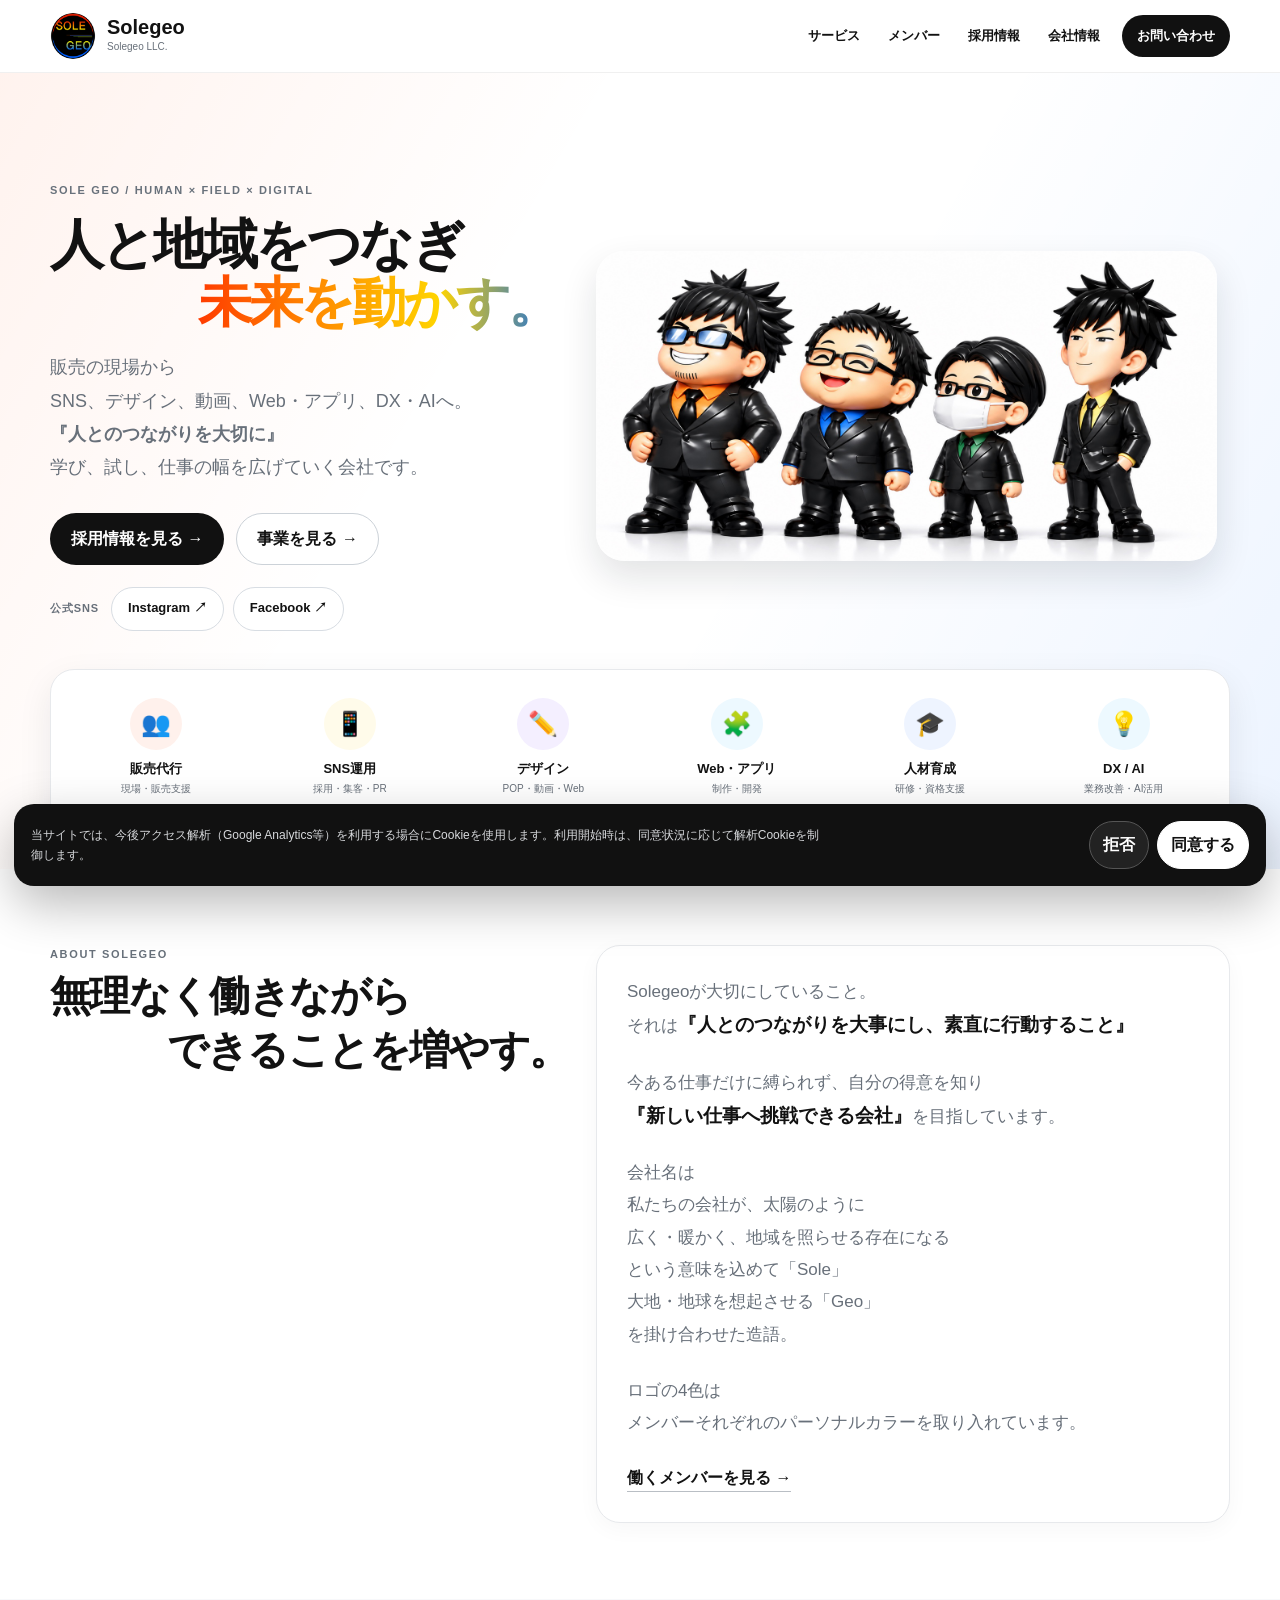
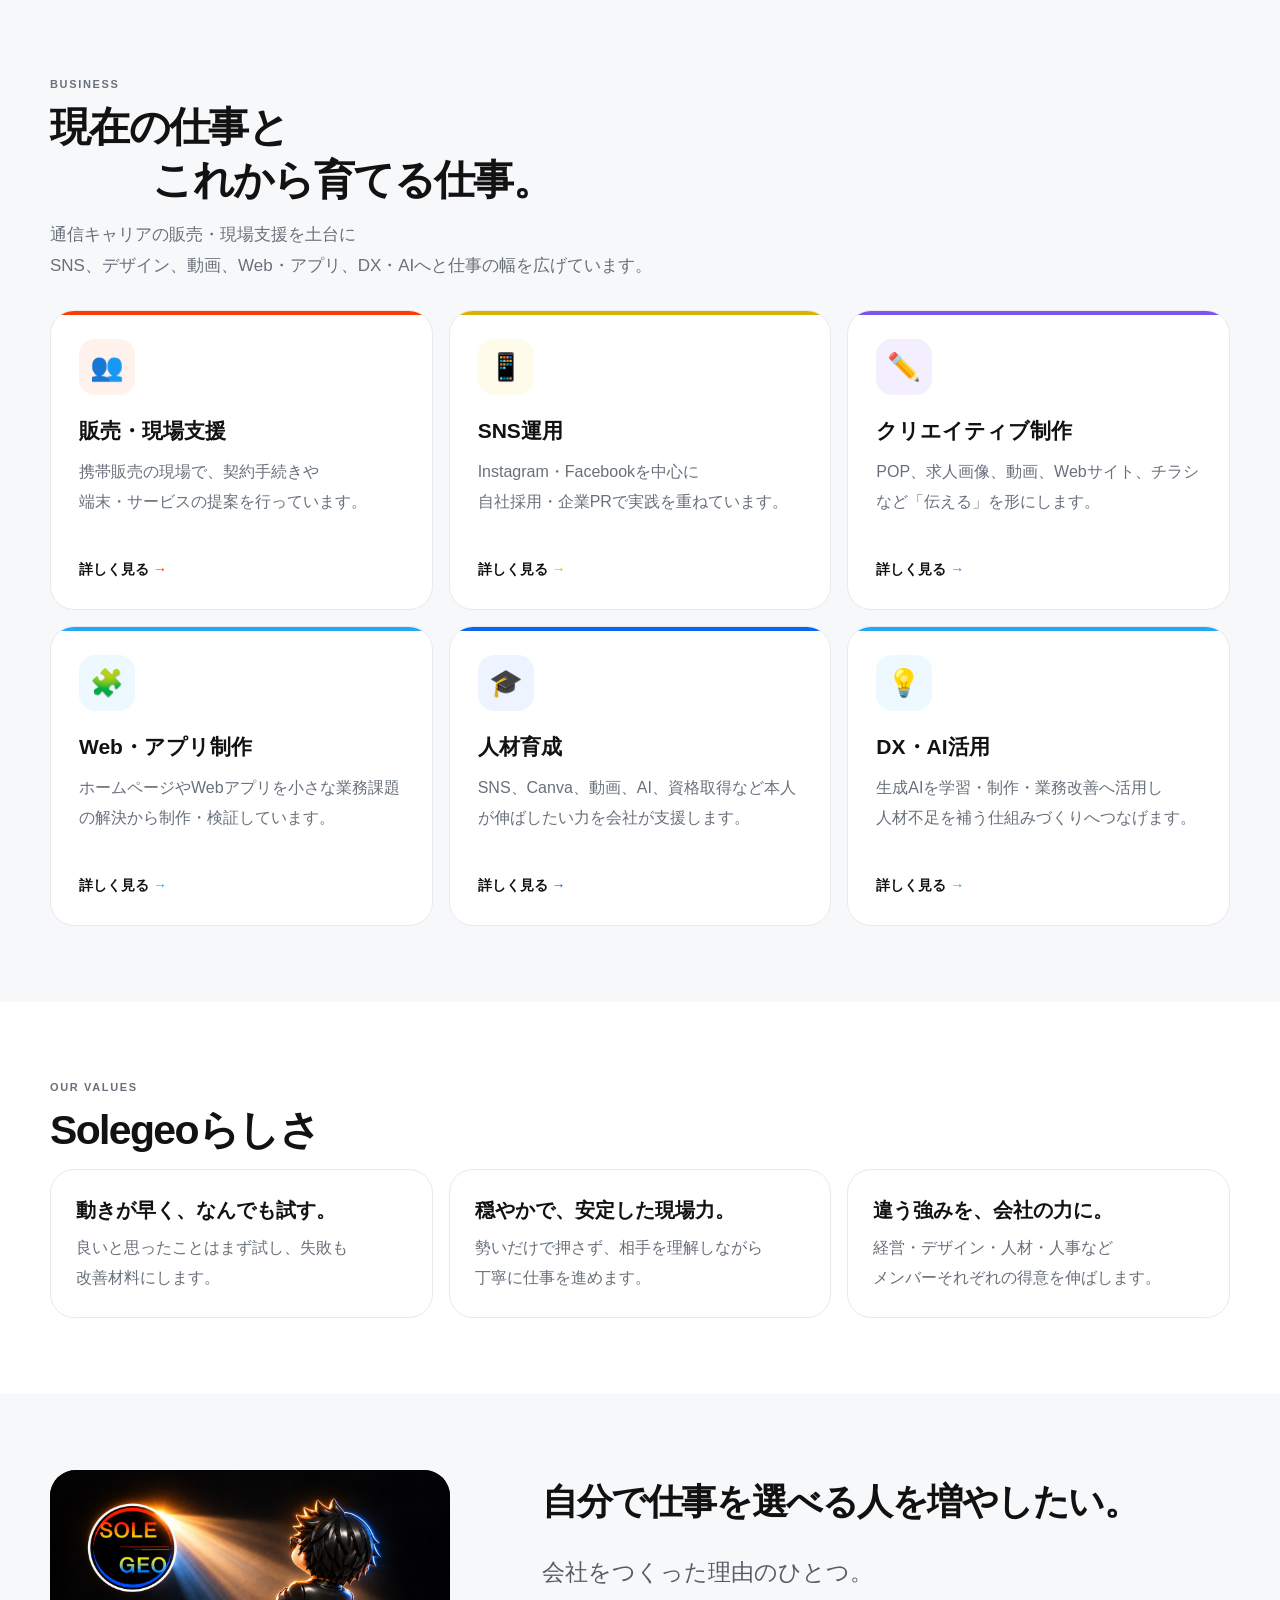
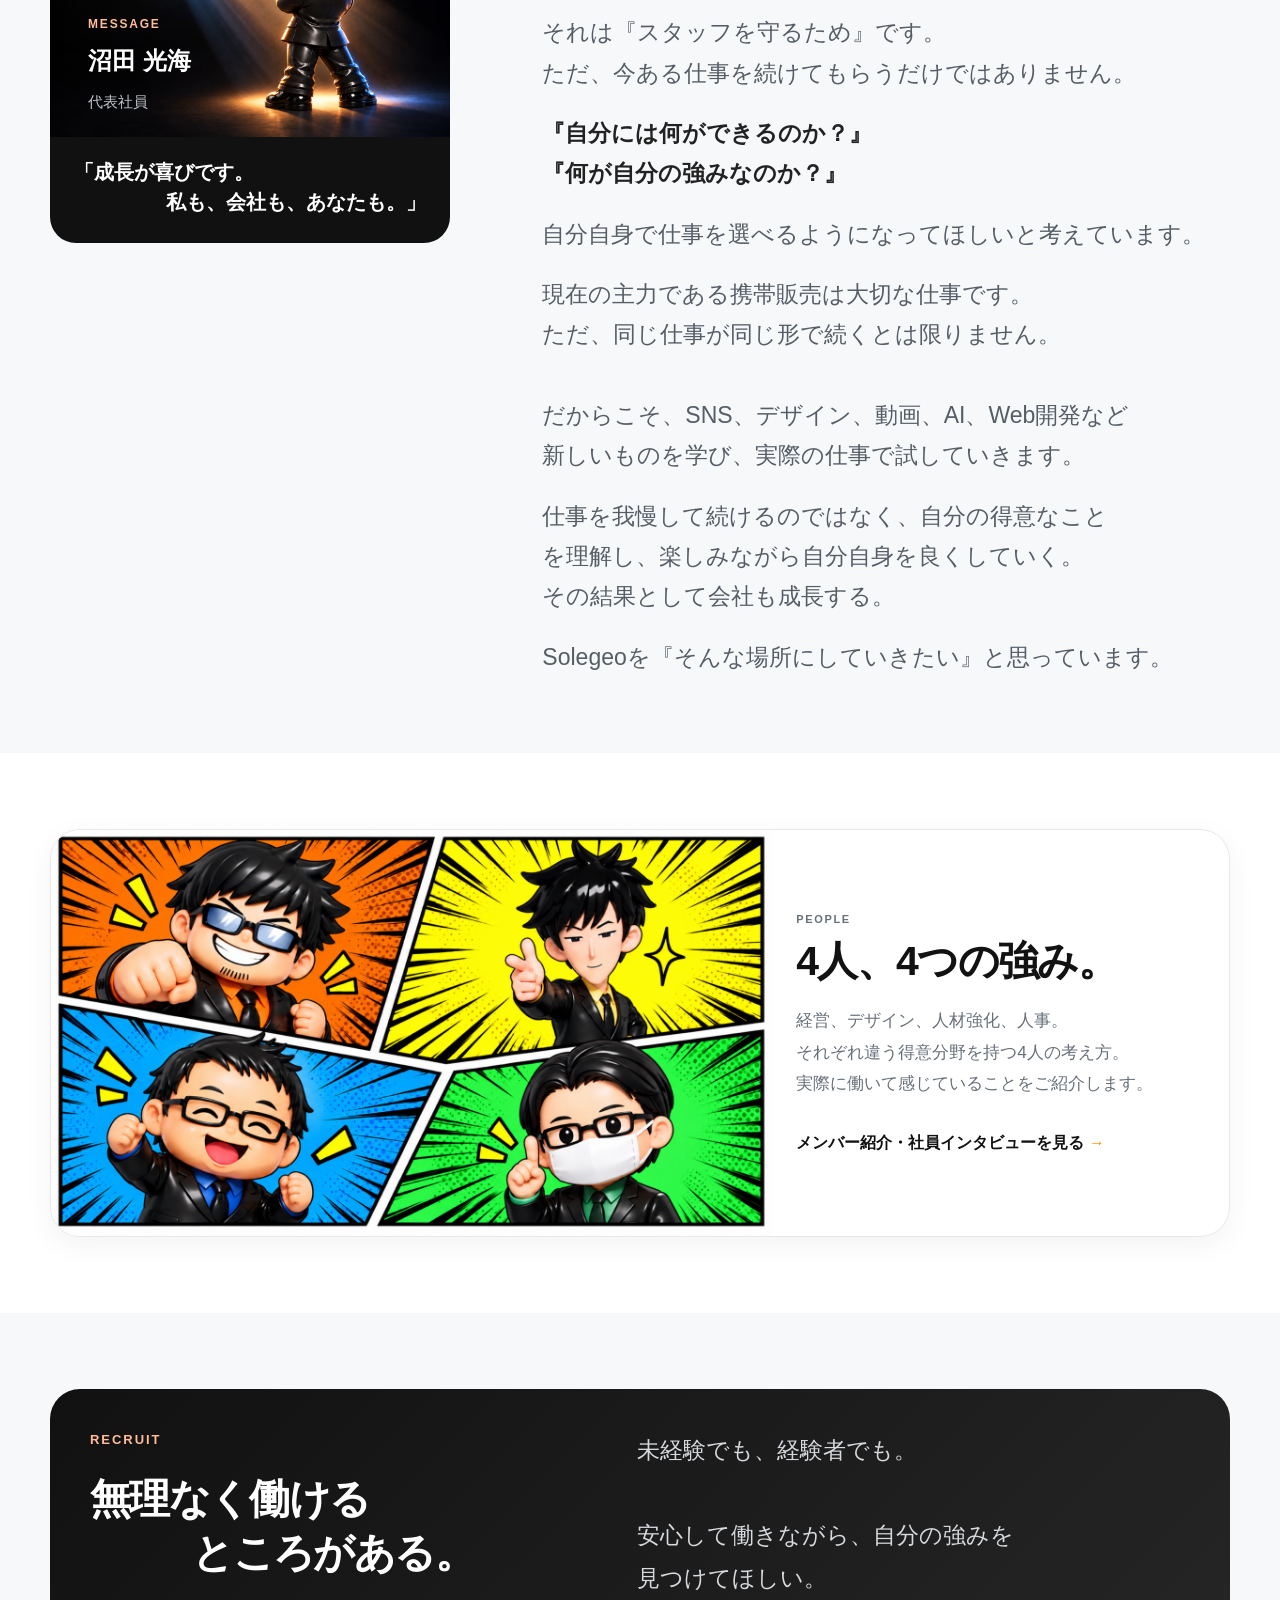
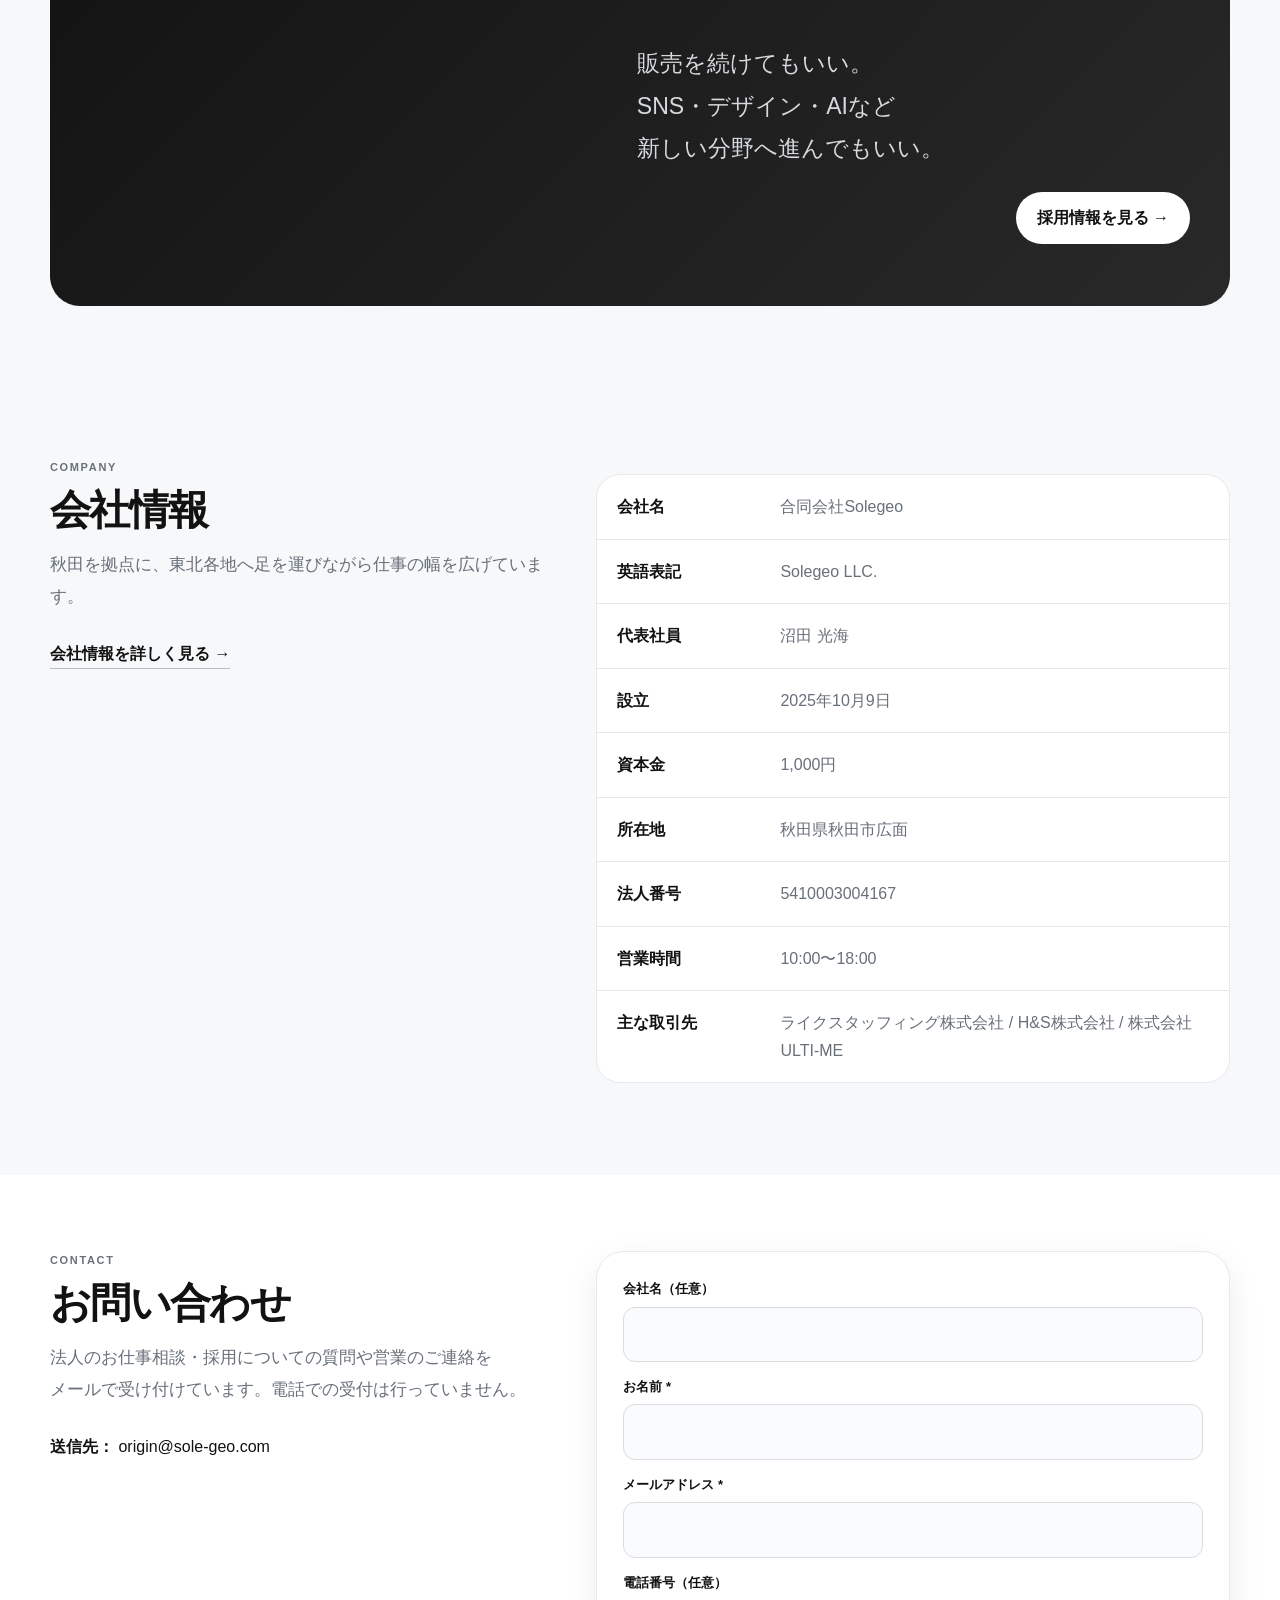
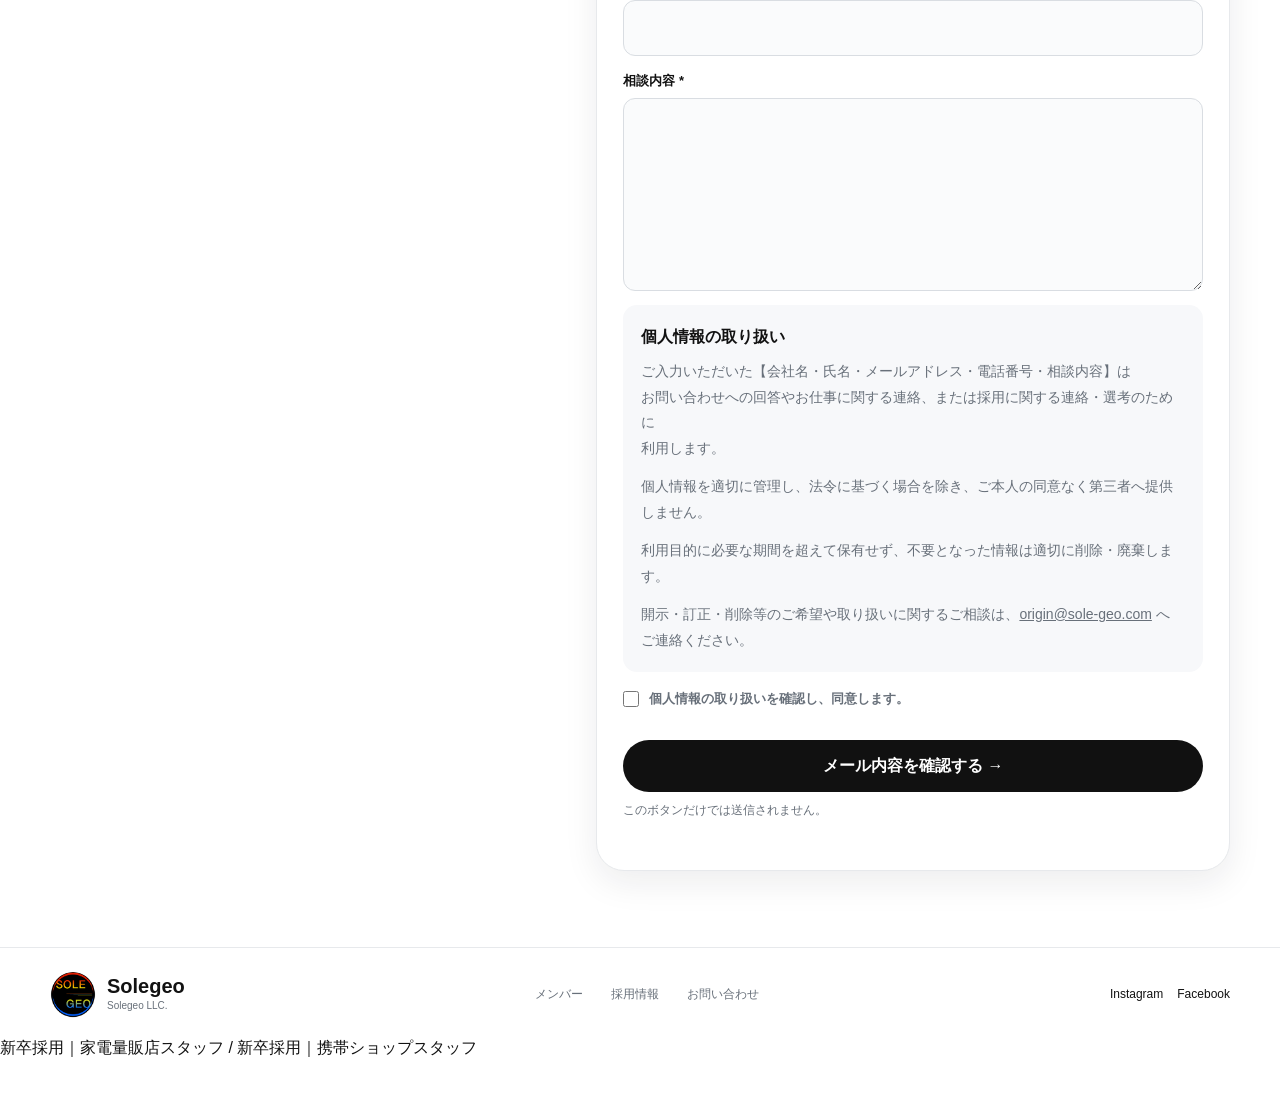
==== index.html @ 4fe9ab47 "Correct company details and foundingDate structured data" ====
<!doctype html>
<html lang="ja">
<head>
<meta charset="utf-8">
<meta name="viewport" content="width=device-width,initial-scale=1,viewport-fit=cover">
<meta name="description" content="合同会社Solegeo（秋田県秋田市）。通信キャリア販売・販売支援を軸に、SNS、デザイン、動画、Web・アプリ、DX・AIへ挑戦。秋田・宮城・青森を中心に販売スタッフを募集中です。">
<link rel="canonical" href="https://solegeo.github.io/">
<meta name="google-site-verification" content="JcPs-EfXZajlIZPSxUKUY_vDeaK8_y3zdBFWQ_54pqE">
<meta name="google-site-verification" content="pSuTYg5aX4MuZJPYVKwUyVvK_EcL3qvpvLF3minKgTw">
<meta name="theme-color" content="#ffffff">
<title>合同会社Solegeo | 人と地域をつなぎ 未来を動かす。</title>
<link rel="stylesheet" href="assets/site.css?v=20261018-mobile-landscape-web-v1">
<script type="application/ld+json">{"@context":"https://schema.org","@type":"Organization","name":"合同会社Solegeo","alternateName":["Solegeo LLC.","ソレジオ","合同会社ソレジオ"],"url":"https://solegeo.github.io/","email":"origin@sole-geo.com","foundingDate":"2025-10-09","identifier":"5410003004167","address":{"@type":"PostalAddress","addressRegion":"秋田県","addressLocality":"秋田市広面","addressCountry":"JP"},"founder":{"@type":"Person","name":"沼田 光海"}}</script>
<meta name="msvalidate.01" content="2DDCBB3F150A2EEF73773522B13C06A9">
</head>
<body>
<header><div class="container nav">
<button class="brand" data-home><img src="assets/img/logo.png" alt="Solegeo"><div><strong>Solegeo</strong><small>Solegeo LLC.</small></div></button>
<nav class="links"><button data-page="sales">サービス</button><button data-page="people">メンバー</button><button data-page="recruit">採用情報</button><button data-page="company">会社情報</button><button class="contact" data-home-anchor="contact">お問い合わせ</button></nav>
<button class="mobile-menu" id="menu" aria-label="メニュー"><i></i><i></i><i></i></button>
</div></header>
<div class="mobile-panel" id="mobilePanel"><button data-home>トップ</button><button data-page="sales">サービス</button><button data-page="people">メンバー</button><button data-page="recruit">採用情報</button><button data-page="company">会社情報</button><button data-home-anchor="contact">お問い合わせ</button><div class="mobile-social"><a href="https://www.instagram.com/solegeo.corp/" target="_blank" rel="noopener noreferrer">Instagram ↗</a><a href="https://www.facebook.com/949112364962878" target="_blank" rel="noopener noreferrer">Facebook ↗</a></div></div>

<div class="view active" id="homeView"><main>
<section class="hero"><div class="container hero-grid">
<div><div class="eyebrow">SOLE GEO / HUMAN × FIELD × DIGITAL</div><h1><span class="hero-title-line">人と地域をつなぎ</span><span class="hero-title-line hero-title-next"><span class="gradient">未来を動かす。</span></span></h1><p class="lead"><span class="lead-line">販売の現場から</span><span class="lead-line">SNS、デザイン、動画、<span class="no-break">Web・アプリ</span>、<span class="no-break">DX・AI</span>へ。</span><span class="lead-line"><strong>『人とのつながりを大切に』</strong></span><span class="lead-line">学び、試し、仕事の幅を広げていく会社です。</span></p><div class="actions"><button class="btn dark" data-page="recruit">採用情報を見る →</button><button class="btn outline" data-page="sales">事業を見る →</button></div><div class="social-shortcuts" aria-label="公式SNS"><span>公式SNS</span><a href="https://www.instagram.com/solegeo.corp/" target="_blank" rel="noopener noreferrer">Instagram ↗</a><a href="https://www.facebook.com/949112364962878" target="_blank" rel="noopener noreferrer">Facebook ↗</a></div></div>
<div class="hero-visual"><img src="assets/img/team.jpg" class="hero-team" alt="Solegeoのメンバー4名のキャラクター"></div>
</div>
<div class="container quick"><div class="quick-grid">
<button class="quick-card" data-page="sales" style="--tint:#fff1ec"><span class="quick-icon">👥</span><b>販売代行</b><small>現場・販売支援</small></button>
<button class="quick-card" data-page="sns" style="--tint:#fffbea"><span class="quick-icon">📱</span><b>SNS運用</b><small>採用・集客・PR</small></button>
<button class="quick-card" data-page="creative" style="--tint:#f4efff"><span class="quick-icon">✏️</span><b>デザイン</b><small>POP・動画・Web</small></button>
<button class="quick-card" data-page="app" style="--tint:#edf9ff"><span class="quick-icon">🧩</span><b>Web・アプリ</b><small>制作・開発</small></button>
<button class="quick-card" data-page="training" style="--tint:#eef4ff"><span class="quick-icon">🎓</span><b>人材育成</b><small>研修・資格支援</small></button>
<button class="quick-card" data-page="dx" style="--tint:#edf9ff"><span class="quick-icon">💡</span><b>DX / AI</b><small>業務改善・AI活用</small></button>
</div></div></section>

<section class="section"><div class="container split"><div><div class="kicker">ABOUT SOLEGEO</div><h2 class="about-heading"><span class="about-heading-line">無理なく働きながら</span><span class="about-heading-line about-heading-line--indent">できることを増やす。</span></h2></div><div class="card about-copy"><div class="home-about-desktop"><p>Solegeoが大切にしていること。<br>それは<strong class="about-value">『人とのつながりを大事にし、素直に行動すること』</strong></p><p>今ある仕事だけに縛られず、自分の得意を知り<br><strong class="about-challenge">『新しい仕事へ挑戦できる会社』</strong>を目指しています。</p><p>会社名は<br>私たちの会社が、太陽のように<br>広く・暖かく、地域を照らせる存在になる<br>という意味を込めて「Sole」<br>大地・地球を想起させる「Geo」<br>を掛け合わせた造語。</p><p>ロゴの4色は<br>メンバーそれぞれのパーソナルカラーを取り入れています。</p></div><div class="home-about-mobile"><p>Solegeoが大切にしていること。<br>それは<br><strong class="about-value">『人とのつながりを大事にし、素直に行動すること』</strong></p><p>今ある仕事だけに縛られず、自分の得意を知り<br><strong class="about-challenge">『新しい仕事へ挑戦できる会社』</strong>を目指しています。</p><p>会社名は<br>私たちの会社が、太陽のように<br>広く・暖かく、地域を照らせる存在になる<br>という意味を込めて「Sole」<br>大地・地球を想起させる「Geo」<br>を掛け合わせた<span class="no-break">造語。</span></p><p>ロゴの4色は<br>メンバーそれぞれのパーソナルカラーを取り入れています。</p></div><button class="link-btn" data-page="people">働くメンバーを見る →</button></div></div></section>

<section class="section alt"><div class="container"><div class="kicker">BUSINESS</div><h2 class="business-heading"><span class="business-heading-line">現在の仕事と</span><span class="business-heading-line business-heading-line--indent">これから育てる仕事。</span></h2><p class="section-intro">通信キャリアの販売・現場支援を土台に<br>SNS、デザイン、動画、<span class="no-break">Web・アプリ</span>、<span class="no-break">DX・AI</span>へと仕事の幅を広げています。</p><div class="service-grid">
<button class="service-card" data-page="sales" style="--accent:#ff3b00;--tint:#fff1ec"><div class="service-icon">👥</div><h3>販売・現場支援</h3><p>携帯販売の現場で、契約手続きや<span class="no-break">端末・サービス</span>の提案を行っています。</p><div class="more">詳しく見る <span>→</span></div></button>
<button class="service-card" data-page="sns" style="--accent:#d7b300;--tint:#fffbea"><div class="service-icon">📱</div><h3>SNS運用</h3><p>Instagram・Facebookを中心に<br>自社採用・企業PRで実践を重ねています。</p><div class="more">詳しく見る <span>→</span></div></button>
<button class="service-card" data-page="creative" style="--accent:#7b55ef;--tint:#f4efff"><div class="service-icon">✏️</div><h3>クリエイティブ制作</h3><p><span class="home-creative-desktop">POP、求人画像、動画、Webサイト、チラシ<br>など「伝える」を形にします。</span><span class="home-creative-mobile">POP、求人画像、動画、Webサイト、チラシなど<br>「伝える」を形にします。</span></p><div class="more">詳しく見る <span>→</span></div></button>
<button class="service-card" data-page="app" style="--accent:#23a8f5;--tint:#edf9ff"><div class="service-icon">🧩</div><h3>Web・アプリ制作</h3><p>ホームページやWebアプリを<br>小さな業務課題の解決から制作・検証しています。</p><div class="more">詳しく見る <span>→</span></div></button>
<button class="service-card" data-page="training" style="--accent:#0867ee;--tint:#eef4ff"><div class="service-icon">🎓</div><h3>人材育成</h3><p>SNS、Canva、動画、AI、資格取得など<br>本人が伸ばしたい力を会社が支援します。</p><div class="more">詳しく見る <span>→</span></div></button>
<button class="service-card" data-page="dx" style="--accent:#23a8f5;--tint:#edf9ff"><div class="service-icon">💡</div><h3>DX・AI活用</h3><p>生成AIを学習・制作・業務改善へ活用し<br>人材不足を補う仕組みづくりへつなげます。</p><div class="more">詳しく見る <span>→</span></div></button>
</div></div></section>

<section class="section"><div class="container"><div class="kicker">OUR VALUES</div><h2>Solegeoらしさ</h2><div class="values"><article class="value"><b>動きが早く、なんでも試す。</b><p><span class="home-value-desktop">良いと思ったことはまず試し、失敗も<br>改善材料にします。</span><span class="home-value-mobile">良いと思ったことはまず試し、失敗も<br>改善材料にします。</span></p></article><article class="value"><b>穏やかで、安定した現場力。</b><p><span class="home-value-calm-desktop">勢いだけで押さず、相手を理解しながら<br>丁寧に仕事を進めます。</span><span class="home-value-calm-mobile">勢いだけで押さず、相手を理解しながら丁寧に仕事を進めます。</span></p></article><article class="value"><b>違う強みを、会社の力に。</b><p>経営・デザイン・人材・人事など<br>メンバーそれぞれの得意を伸ばします。</p></article></div></div></section>

<section class="section alt"><div class="container message-grid"><div class="message-side message-side--illustrated"><div class="message-art"><img src="assets/img/message-spotlight.svg" alt="Solegeoのロゴから光を受ける沼田の後ろ姿のイラスト" loading="lazy" width="1200" height="800"><div class="message-art-labels"><div class="kicker">MESSAGE</div><h3>沼田 光海</h3><small>代表社員</small></div></div><p class="quote"><span class="quote-line">「成長が喜びです。</span><span class="quote-line quote-line--right">私も、会社も、あなたも。」</span></p></div><div class="message-main"><h2><span style="display:block;text-align:left">自分で仕事を選べる</span><span style="display:block;text-align:right">人を増やしたい。</span></h2><p>会社をつくった理由のひとつ。</p><p>それは『スタッフを守るため』です。<br><span class="message-keep-line">ただ、今ある仕事を続けてもらうだけではありません。</span></p><p>『自分には何ができるのか？』<br>『何が自分の強みなのか？』</p><p>自分自身で仕事を選べるようになってほしいと考えています。</p><p>現在の主力である携帯販売は大切な仕事です。<br>ただ、同じ仕事が同じ形で続くとは限りません。<br><br>だからこそ、SNS、デザイン、動画、AI、Web開発など<br>新しいものを学び、実際の仕事で試していきます。</p><p>仕事を我慢して続けるのではなく、自分の得意なことを<br>理解し、楽しみながら自分自身を良くしていく。<br>その結果として会社も成長する。</p><p>Solegeoを<br>『そんな場所にしていきたい』と思っています。</p></div></div></section>

<section class="section"><div class="container"><div class="kicker">PEOPLE</div><h2>4人、4つの強み。</h2><p class="section-intro">同じタイプを集めるのではなく、違う得意分野を持つ人が刺激し合うチームを目指しています。</p><div class="people-grid">
<article class="person" style="--accent:#ff8c00"><div class="person-visual"><img src="assets/img/numata-strength.jpg" alt="沼田のキャラクター"></div><div class="person-body"><span class="person-role">REPRESENTATIVE / MANAGEMENT</span><h3>沼田</h3><p>代表・経営。相手のことを理解しながら、会社と働く人の選択肢を増やしていく。</p><button data-page="people">詳しく見る →</button></div></article>
<article class="person" style="--accent:#46b95f"><div class="person-visual"><img src="assets/img/kawamata-strength.jpg" alt="川俣のキャラクター"></div><div class="person-body"><span class="person-role">DESIGN</span><h3>川俣</h3><p>デザイン制作部門。良し悪しを見極める判断力と、初対面でも親しまれやすい人柄。</p><button data-page="people">インタビューを見る →</button></div></article>
<article class="person" style="--accent:#0867ee"><div class="person-visual"><img src="assets/img/taira-strength.jpg" alt="平良のキャラクター"></div><div class="person-body"><span class="person-role">PEOPLE DEVELOPMENT</span><h3>平良</h3><p>人材強化部門。行動の速さと、必要なことをコツコツ積み上げる力が強み。</p><button data-page="people">インタビューを見る →</button></div></article>
<article class="person" style="--accent:#d7b300"><div class="person-visual"><img src="assets/img/kobayashi-strength.jpg" alt="小林のキャラクター"></div><div class="person-body"><span class="person-role">HR</span><h3>小林</h3><p>人事部。興味を持った分野には勉強熱心で、人のために動けるやさしさがある。</p><button data-page="people">インタビューを見る →</button></div></article>
</div></div></section>

<section class="section alt"><div class="container recruit-callout"><div><div class="kicker" style="color:#ffbc96">RECRUIT</div><h2><span style="display:block;text-align:left">無理なく働ける</span><span style="display:block;text-align:right">ところがある。</span></h2><p>未経験でも、経験者でも。<br><br>安心して働きながら、自分の強みを<br>見つけてほしい。<br><br>販売を続けてもいい。<br>SNS・デザイン・AIなど<br>新しい分野へ進んでもいい。</p></div><div><button class="btn" data-page="recruit">採用情報を見る →</button></div></div></section>



<section class="section alt"><div class="container split"><div><div class="kicker">COMPANY</div><h2>会社情報</h2><p class="section-intro">秋田を拠点に、東北各地へ足を運びながら仕事の幅を広げています。</p><button class="link-btn" data-page="company">会社情報を詳しく見る →</button></div><dl class="company-table">
<div class="row"><dt>会社名</dt><dd>合同会社Solegeo</dd></div><div class="row"><dt>英語表記</dt><dd>Solegeo LLC.</dd></div><div class="row"><dt>代表社員</dt><dd>沼田 光海</dd></div><div class="row"><dt>設立</dt><dd>2025年10月9日</dd></div><div class="row"><dt>資本金</dt><dd>1,000円</dd></div><div class="row"><dt>所在地</dt><dd>秋田県秋田市広面</dd></div><div class="row"><dt>法人番号</dt><dd>5410003004167</dd></div><div class="row"><dt>営業時間</dt><dd>10:00〜18:00</dd></div><div class="row"><dt>主な取引先</dt><dd>ライクスタッフィング株式会社 / H&amp;S株式会社 / 株式会社ULTI-ME</dd></div>
</dl></div></section>

<section class="section" id="contact"><div class="container split"><div><div class="kicker">CONTACT</div><h2>お問い合わせ</h2><p class="section-intro"><span class="home-contact-desktop">法人のお仕事相談・採用についての質問や営業のご連絡を<br>メールで受け付けています。電話での受付は行っていません。</span><span class="home-contact-mobile">法人のお仕事相談・採用についての質問や営業のご連絡をメールで受け付けています。電話での受付は行っていません。</span></p><p><strong>送信先：</strong> origin@sole-geo.com</p></div><form class="contact-box" id="mailForm">
<label><span>会社名（任意）</span><input id="fCompany" autocomplete="organization"></label><label><span>お名前 *</span><input id="fName" required autocomplete="name"></label><label><span>メールアドレス *</span><input id="fEmail" type="email" required autocomplete="email"></label><label><span>電話番号（任意）</span><input id="fPhone" autocomplete="tel"></label><label><span>相談内容 *</span><textarea id="fMessage" rows="6" required></textarea></label><div class="privacy-note"><h3>個人情報の取り扱い</h3><div class="home-privacy-desktop"><p>ご入力いただいた【会社名・氏名・メールアドレス・電話番号・相談内容】は<br>お問い合わせへの回答やお仕事に関する連絡、または採用に関する連絡・選考のために<br>利用します。</p><p>個人情報を適切に管理し、法令に基づく場合を除き、ご本人の同意なく第三者へ提供<br>しません。</p><p>利用目的に必要な期間を超えて保有せず、不要となった情報は適切に削除・廃棄します。</p><p>開示・訂正・削除等のご希望や取り扱いに関するご相談は、<a href="mailto:origin@sole-geo.com">origin@sole-geo.com</a> へ<br>ご連絡ください。</p></div><div class="home-privacy-mobile"><p>ご入力いただいた<br>【会社名・氏名・メールアドレス・電話番号・相談内容】<br>はお問い合わせへの回答やお仕事に関する連絡、または採用に関する連絡・選考のために利用します。</p><p>個人情報を適切に管理し、法令に基づく場合を除きご本人の同意なく第三者へ提供しません。</p><p>利用目的に必要な期間を超えて保有せず、不要となった情報は適切に削除・廃棄します。</p><p>開示・訂正・削除等のご希望や取り扱いに関するご相談は、<a href="mailto:origin@sole-geo.com">origin@sole-geo.com</a> へご連絡ください。</p></div></div><div class="form-check"><input type="checkbox" id="fConsent" required><label for="fConsent">個人情報の取り扱いを確認し、同意します。</label></div><button class="btn dark" type="submit" style="width:100%">メール内容を確認する →</button><p class="form-tip">このボタンだけでは送信されません。</p><p class="form-status" id="formStatus" role="status" aria-live="polite"></p><section class="mail-preview" id="mailPreview" hidden aria-label="送信メールの確認"><h3 tabindex="-1" id="mailPreviewTitle">メール内容の確認</h3><p class="small">宛先：origin@sole-geo.com</p><pre id="mailBody"></pre><div class="mail-preview-actions"><a class="btn dark" id="mailOpen" href="mailto:origin@sole-geo.com">メールアプリを開く ↗</a><button class="btn outline" type="button" id="copyMail">本文をコピー</button></div><p class="small">メールアプリが開かない、または本文が入りきらない場合は、本文をコピーして上記宛先に送信してください。送信完了はメールアプリでご確認ください。</p><p class="form-status" id="copyStatus" role="status"></p></section>
</form></div></section>
</main></div>

<div class="view" id="pageView"><section class="page-hero"><div class="container"><div class="breadcrumb"><button data-home>TOP</button> / <span id="crumb"></span></div><div class="page-kicker" id="pageKicker"></div><h1 class="page-title" id="pageTitle"></h1><p class="page-lead" id="pageLead"></p></div></section><section class="page-content"><div class="container" id="pageContent"></div></section></div>

<footer><div class="container foot"><button class="brand" data-home><img src="assets/img/logo.png" alt="Solegeo"><div><strong>Solegeo</strong><small>Solegeo LLC.</small></div></button><div class="foot-links"><button data-page="people">メンバー</button><button data-page="recruit">採用情報</button><button data-home-anchor="contact">お問い合わせ</button></div><div class="foot-social"><a href="https://www.instagram.com/solegeo.corp/" target="_blank" rel="noopener">Instagram</a><a href="https://www.facebook.com/949112364962878" target="_blank" rel="noopener">Facebook</a></div></div><p><a href="jobs/akita-newgrad-mobile-sales.html">新卒採用｜家電量販店スタッフ</a> / <a href="jobs/akita-newgrad-mobile-shop.html">新卒採用｜携帯ショップスタッフ</a></p></footer>

<div class="cookie" id="cookie"><p>当サイトでは、今後アクセス解析（Google Analytics等）を利用する場合にCookieを使用します。利用開始時は、同意状況に応じて解析Cookieを制御します。</p><div class="cookie-actions"><button id="cookieReject">拒否</button><button class="accept" id="cookieAccept">同意する</button></div></div>

<script src="assets/site.js?v=20261107-company-details"></script>
</body></html>
---- assets/site.css ----
:root{--ink:#121212;--muted:#68707a;--line:#e7e9ec;--soft:#f7f8fa;--red:#ff3b00;--orange:#ff8c00;--yellow:#ffd400;--blue:#0867ee;--green:#46b95f;--purple:#7b55ef;--cyan:#23a8f5;--shadow:0 12px 34px rgba(20,25,33,.08);--radius:24px}
*{box-sizing:border-box}html{scroll-behavior:smooth}body{margin:0;font-family:-apple-system,BlinkMacSystemFont,"Segoe UI","Noto Sans JP","Yu Gothic",sans-serif;color:var(--ink);background:#fff;line-height:1.72}img{max-width:100%;display:block}a{color:inherit;text-decoration:none}button,input,textarea{font:inherit}button{color:inherit}.container{width:min(1180px,calc(100% - 30px));margin:0 auto}
header{position:sticky;top:0;z-index:60;background:rgba(255,255,255,.94);backdrop-filter:blur(14px);border-bottom:1px solid rgba(0,0,0,.06)}.nav{height:72px;display:flex;align-items:center;justify-content:space-between;gap:16px}.brand{display:flex;align-items:center;gap:11px;border:0;background:none;padding:0;cursor:pointer}.brand img{width:46px;height:46px;border-radius:50%;object-fit:cover}.brand strong{display:block;font-size:20px;line-height:1.1;text-align:left}.brand small{display:block;font-size:10px;color:var(--muted);text-align:left}.links{display:flex;gap:16px;align-items:center;font-size:13px;font-weight:750}.links button{border:0;background:none;cursor:pointer;font-weight:inherit}.links .contact{background:#111;color:#fff;padding:10px 15px;border-radius:999px}.mobile-menu{display:none;width:42px;height:42px;border:1px solid var(--line);background:#fff;border-radius:50%;align-items:center;justify-content:center;flex-direction:column;gap:4px}.mobile-menu i{width:18px;height:2px;background:#111;display:block}.mobile-panel{display:none;position:fixed;z-index:59;top:72px;left:12px;right:12px;background:#fff;border:1px solid var(--line);border-radius:20px;box-shadow:var(--shadow);padding:10px}.mobile-panel.open{display:grid}.mobile-panel button{border:0;background:#fff;text-align:left;padding:12px 14px;border-radius:12px;font-weight:750}
.view{display:none}.view.active{display:block}.hero{position:relative;overflow:hidden;padding:58px 0 42px;background:linear-gradient(120deg,rgba(255,70,0,.065),transparent 36%),linear-gradient(300deg,rgba(0,102,255,.075),transparent 42%),#fff}.hero-grid{display:grid;grid-template-columns:.88fr 1.12fr;gap:24px;align-items:center;min-height:550px}.eyebrow,.kicker{font-size:11px;letter-spacing:.15em;font-weight:900;color:#68717b}.hero h1{font-size:clamp(46px,5.4vw,68px);line-height:1.07;letter-spacing:-.055em;margin:16px 0 20px}.gradient{background:linear-gradient(90deg,var(--red),var(--orange),var(--yellow),var(--blue));-webkit-background-clip:text;background-clip:text;color:transparent}.lead{font-size:17px;color:var(--muted);max-width:650px}.actions{display:flex;gap:12px;flex-wrap:wrap;margin:28px 0}.btn{display:inline-flex;align-items:center;justify-content:center;min-height:52px;padding:0 20px;border-radius:999px;border:1px solid transparent;font-weight:850;cursor:pointer}.btn.dark{background:#111;color:#fff}.btn.outline{background:#fff;border-color:#ccd2d8}.btn.orange{background:linear-gradient(90deg,var(--red),var(--orange));color:#fff}.hero-visual{position:relative;min-height:380px;display:flex;align-items:center;justify-content:center}.hero-visual:before{content:"";display:none;position:absolute;inset:10% 3% 3%;border:1px solid #eef0f2;border-radius:38px;background:radial-gradient(circle at 18% 32%,rgba(255,75,0,.16),transparent 25%),radial-gradient(circle at 84% 58%,rgba(0,102,255,.13),transparent 28%),linear-gradient(145deg,#fafafa,#fff)}.hero-team{position:relative;z-index:1;width:96%;border-radius:28px;box-shadow:0 16px 36px rgba(20,25,33,.12)}
.quick{margin-top:-12px;position:relative;z-index:2}.quick-grid{display:grid;grid-template-columns:repeat(6,1fr);gap:9px;background:#fff;border:1px solid var(--line);border-radius:24px;padding:13px;box-shadow:var(--shadow)}.quick-card{border:0;background:#fff;border-radius:17px;padding:15px 7px;text-align:center;cursor:pointer}.quick-card:hover{background:var(--soft)}.quick-icon{width:52px;height:52px;border-radius:50%;display:grid;place-items:center;margin:0 auto 8px;background:var(--tint);font-size:24px}.quick-card b{display:block;font-size:13px}.quick-card small{display:block;font-size:10px;color:var(--muted)}
.section{padding:76px 0}.alt{background:var(--soft)}.section h2{font-size:clamp(34px,4vw,52px);line-height:1.16;letter-spacing:-.04em;margin:7px 0 12px}.section-intro{max-width:800px;color:var(--muted);margin:0 0 28px}.split{display:grid;grid-template-columns:.9fr 1.1fr;gap:28px;align-items:start}.card{background:#fff;border:1px solid var(--line);border-radius:var(--radius);padding:25px;box-shadow:0 6px 22px rgba(0,0,0,.035)}.card p{color:var(--muted)}.link-btn{border:0;background:none;padding:0;font-weight:900;cursor:pointer;border-bottom:1px solid #b9bec4}
.service-grid{display:grid;grid-template-columns:repeat(3,1fr);gap:16px}.service-card{position:relative;text-align:left;border:1px solid var(--line);background:#fff;border-radius:24px;padding:24px;min-height:240px;cursor:pointer;overflow:hidden}.service-card:before{content:"";position:absolute;left:0;right:0;top:0;height:4px;background:var(--accent)}.service-icon{width:56px;height:56px;border-radius:16px;display:grid;place-items:center;background:var(--tint);font-size:27px;margin-bottom:18px}.service-card h3{font-size:21px;margin:0 0 8px}.service-card p{font-size:14px;color:var(--muted);margin:0 0 25px}.more{position:absolute;bottom:18px;left:24px;font-size:12px;font-weight:900}.more span{color:var(--accent)}
.values{display:grid;grid-template-columns:repeat(3,1fr);gap:16px}.value{border:1px solid var(--line);background:#fff;border-radius:24px;padding:25px}.value b{display:block;font-size:19px;margin-bottom:7px}.value p{font-size:14px;color:var(--muted);margin:0}
.message-grid{display:grid;grid-template-columns:.7fr 1.3fr;gap:24px;align-items:start}.message-side{border-radius:26px;background:#111;color:#fff;padding:28px}.message-side img{width:88px;height:88px;border-radius:50%;margin-bottom:18px}.message-side h3{font-size:24px;margin:0 0 4px}.message-side small{color:#bfc4cb}.quote{font-size:20px;font-weight:850;line-height:1.5;margin:20px 0 0}.message-main{font-size:16px;color:#555d66}.message-main p{margin-top:0;margin-bottom:18px}
.people-grid{display:grid;grid-template-columns:repeat(4,1fr);gap:14px}.person{background:#fff;border:1px solid var(--line);border-radius:24px;overflow:hidden;display:flex;flex-direction:column}.person-visual{aspect-ratio:16/9;background:linear-gradient(180deg,#fafafa,#f3f4f6);display:flex;align-items:flex-end;justify-content:center;overflow:hidden}.person-visual img{width:100%;height:100%;object-fit:cover}.person:nth-child(4) .person-visual img{transform:scale(1.2);transform-origin:center 8%}.person-body{padding:18px}.person-role{font-size:10px;font-weight:900;letter-spacing:.12em;color:var(--accent)}.person h3{font-size:21px;margin:4px 0 6px}.person p{font-size:13px;color:var(--muted);margin:0}.person button{margin-top:14px;border:0;background:none;padding:0;text-align:left;font-weight:900;cursor:pointer}
.interviews{display:grid;gap:18px}.interview{display:grid;grid-template-columns:220px 1fr;gap:24px;border:1px solid var(--line);background:#fff;border-radius:26px;padding:18px}.interview img{width:100%;height:260px;object-fit:cover;border-radius:18px;background:#f5f6f7}.interview .tag{font-size:11px;font-weight:900;color:var(--accent);letter-spacing:.1em}.interview h3{font-size:27px;margin:5px 0 12px}.qa{display:grid;grid-template-columns:130px 1fr;gap:10px 16px;border-top:1px solid var(--line);padding-top:13px;margin-top:13px}.qa b{font-size:12px}.qa span{font-size:13px;color:var(--muted)}.voice{font-weight:850;font-size:17px;margin:12px 0 0}
.recruit-callout{border-radius:30px;padding:32px;background:linear-gradient(135deg,#111,#292929);color:#fff;display:grid;grid-template-columns:1.2fr .8fr;gap:24px;align-items:center}.recruit-callout h2{margin-top:0;color:#fff}.recruit-callout p{color:#d6d9dd}.recruit-callout .btn{background:#fff;color:#111}
.blog-grid{display:grid;grid-template-columns:repeat(3,1fr);gap:14px}.blog-card{border:1px solid var(--line);background:#fff;border-radius:22px;padding:22px}.blog-card b{font-size:11px;letter-spacing:.1em}.blog-card h3{font-size:18px;margin:8px 0}.blog-card p{font-size:13px;color:var(--muted);margin:0}.blog-note{font-size:13px;color:var(--muted);margin-top:14px}
.company-table{border:1px solid var(--line);border-radius:24px;overflow:hidden;background:#fff}.row{display:grid;grid-template-columns:145px 1fr;gap:18px;padding:18px 20px;border-bottom:1px solid var(--line)}.row:last-child{border-bottom:0}.row dt{font-weight:800}.row dd{margin:0;color:var(--muted)}
.contact-box{border:1px solid var(--line);background:#fff;border-radius:28px;padding:26px;box-shadow:var(--shadow)}.contact-box label{display:grid;gap:6px;margin-bottom:14px}.contact-box span{font-size:13px;font-weight:800}.contact-box input,.contact-box textarea{width:100%;padding:13px;border:1px solid #d9dde2;border-radius:12px;background:#fafbfc}.contact-box small{display:block;color:var(--muted);margin-top:10px}.privacy-note{font-size:11px;color:var(--muted);background:#f7f8fa;border-radius:14px;padding:13px;margin-top:14px}.privacy-note h3{margin:0 0 8px;font-size:13px;color:var(--ink)}.privacy-note p{margin:0 0 8px}.privacy-note p:last-child{margin-bottom:0}.privacy-note a{text-decoration:underline}
.form-check{display:flex;align-items:flex-start;gap:10px;margin:16px 0}.form-check input{flex:0 0 auto;width:16px;height:16px;margin:3px 0 0;padding:0;border:1px solid #d9dde2;border-radius:4px;background:#fff}.form-check label{display:block;font-size:13px;color:var(--muted);font-weight:600;flex:1;min-width:0}
.form-tip{font-size:12px;color:var(--muted);margin:8px 0 0}.form-status{font-size:13px;font-weight:800;margin:10px 0 0;min-height:1em}
.mail-preview{margin-top:18px;border:1px solid var(--line);border-radius:18px;padding:18px;background:var(--soft)}.mail-preview pre{white-space:pre-wrap;word-break:break-word;font-family:inherit;font-size:13px;background:#fff;border:1px solid var(--line);border-radius:12px;padding:14px;margin:10px 0}.mail-preview .small{font-size:12px;color:var(--muted);margin:8px 0 0}.mail-preview-actions{display:flex;gap:10px;flex-wrap:wrap;margin:10px 0}
.column-list{display:grid;gap:14px}.column-card{border:1px solid var(--line);border-radius:22px;background:#fff;padding:22px}.column-eyebrow{font-size:11px;font-weight:900;letter-spacing:.1em;color:var(--accent);margin:0 0 8px}.column-card summary{cursor:pointer;font-size:18px;font-weight:800;list-style:none}.column-card summary::-webkit-details-marker{display:none}.column-card summary:after{content:"+";float:right;font-weight:900;color:var(--accent)}.column-card details[open] summary:after{content:"–"}.column-body{margin-top:14px;color:var(--muted);font-size:14px}.column-body h3{color:var(--ink);font-size:16px;margin:16px 0 6px}
.foot-social{display:flex;gap:14px;font-size:12px}.foot-social a{color:inherit}
footer{border-top:1px solid var(--line);padding:24px 0 32px;background:#fff}.foot{display:flex;justify-content:space-between;align-items:center;gap:16px}.foot-links{display:flex;gap:16px;font-size:12px;color:var(--muted)}.foot-links button{border:0;background:none;cursor:pointer;color:inherit}
.page-hero{padding:52px 0 32px;background:linear-gradient(120deg,rgba(255,80,0,.045),transparent 35%),linear-gradient(300deg,rgba(0,102,255,.05),transparent 40%),#fff;border-bottom:1px solid var(--line)}.breadcrumb{font-size:12px;color:var(--muted);margin-bottom:17px}.breadcrumb button{border:0;background:none;padding:0;color:inherit;cursor:pointer}.page-kicker{font-size:11px;font-weight:900;letter-spacing:.17em;color:var(--accent)}.page-title{font-size:clamp(38px,5vw,62px);line-height:1.1;letter-spacing:-.045em;margin:7px 0 14px}.page-lead{font-size:18px;color:#555c64;max-width:850px}.page-content{padding:48px 0 78px}.content-grid{display:grid;grid-template-columns:repeat(2,1fr);gap:16px}.content-card{border:1px solid var(--line);border-radius:22px;padding:22px;background:#fff}.content-card h3{margin:0 0 9px;font-size:18px}.content-card p,.content-card li{font-size:14px;color:var(--muted)}.content-card p{margin:0}.flow-title{font-size:22px;margin:40px 0 14px}.flow{display:grid;grid-template-columns:repeat(4,1fr);gap:10px}.step{border:1px solid var(--line);border-radius:18px;padding:17px}.step b{display:block;color:var(--accent);font-size:11px;margin-bottom:5px}.step span{font-size:13px}.cta{margin-top:42px;border-radius:28px;padding:27px;background:#111;color:#fff;display:flex;align-items:center;justify-content:space-between;gap:20px}.cta h3{font-size:24px;margin:0 0 5px}.cta p{margin:0;color:#c6cbd1}.cta .btn{background:#fff;color:#111;flex:0 0 auto}.job{border:1px solid var(--line);border-radius:24px;padding:24px;background:#fff;margin-top:18px}.job h3{font-size:25px;margin:8px 0 4px}.badge{display:inline-block;background:#fff0e9;color:#e54a00;border-radius:999px;padding:6px 10px;font-size:11px;font-weight:900}.meta{display:flex;gap:8px;flex-wrap:wrap;margin:14px 0}.meta span{background:#f3f4f6;border-radius:999px;padding:7px 10px;font-size:12px}.job dl{display:grid;grid-template-columns:160px 1fr;border-top:1px solid var(--line);margin-top:18px}.job dt,.job dd{padding:12px 0;border-bottom:1px solid var(--line)}.job dt{font-weight:800}.job dd{margin:0;color:var(--muted)}.career{display:grid;grid-template-columns:repeat(4,1fr);gap:10px}.career-card{border:1px solid var(--line);border-radius:19px;padding:18px}.career-card b{display:block;color:var(--orange);font-size:11px}.career-card h4{margin:7px 0 5px}.career-card p{font-size:13px;color:var(--muted);margin:0}.timeline{display:grid;gap:0;max-width:820px}.time-row{display:grid;grid-template-columns:90px 1fr;gap:18px;border-bottom:1px solid var(--line);padding:14px 0}.time-row b{font-size:14px}.time-row span{color:var(--muted);font-size:14px}
.cookie{position:fixed;z-index:100;left:14px;right:14px;bottom:14px;background:#111;color:#fff;border-radius:20px;padding:17px;box-shadow:0 18px 50px rgba(0,0,0,.28);display:none}.cookie.show{display:flex;align-items:center;justify-content:space-between;gap:16px}.cookie p{font-size:12px;color:#d7d9dc;margin:0;max-width:800px}.cookie-actions{display:flex;gap:8px;flex:0 0 auto}.cookie button{border:1px solid #555;background:#222;color:#fff;padding:9px 13px;border-radius:999px;font-weight:800;cursor:pointer}.cookie .accept{background:#fff;color:#111;border-color:#fff}
@media(max-width:920px) and (orientation:portrait), (max-width:920px) and (orientation:landscape) and (min-height:501px){.links{display:none}.mobile-menu{display:flex}.hero-grid,.split,.message-grid,.recruit-callout{grid-template-columns:1fr}.quick-grid{grid-template-columns:repeat(3,1fr)}.service-grid,.values,.content-grid,.blog-grid{grid-template-columns:1fr 1fr}.people-grid{grid-template-columns:repeat(2,1fr)}.interview{grid-template-columns:180px 1fr}.hero-visual{min-height:390px}.career{grid-template-columns:1fr 1fr}}
@media(max-width:620px) and (orientation:portrait), (max-width:620px) and (orientation:landscape) and (min-height:501px){.container{width:min(100% - 22px,1180px)}.nav{height:66px}.mobile-panel{top:66px}.brand img{width:42px;height:42px}.brand strong{font-size:18px}.hero{padding:30px 0 34px}.hero h1{font-size:43px}.lead{font-size:15px}.actions{display:grid}.actions .btn{width:100%}.hero-visual{min-height:300px}.quick{margin-top:-5px}.quick-grid{grid-template-columns:repeat(2,1fr);padding:9px}.service-grid,.values,.content-grid,.blog-grid,.people-grid{grid-template-columns:1fr}.section{padding:58px 0}.interview{grid-template-columns:1fr}.interview img{height:320px}.qa{grid-template-columns:1fr;gap:3px}.row{grid-template-columns:1fr;gap:3px}.flow,.career{grid-template-columns:1fr}.cta{display:grid}.cta .btn{width:100%}.job dl{grid-template-columns:1fr}.job dt{padding-bottom:0;border-bottom:0}.job dd{padding-top:3px}.foot{align-items:flex-start;flex-direction:column}.foot-links{flex-wrap:wrap}.foot-social{flex-wrap:wrap}.cookie.show{display:grid}.cookie-actions{width:100%}.cookie button{flex:1}}
/* Keep Japanese headings and paragraphs from ending in short fragments. */
h1,h2,h3,h4{text-wrap:balance}p{ text-wrap:pretty }

/* Let narrow screens wrap Japanese copy at the available width. */
@media(max-width:620px) and (orientation:portrait), (max-width:620px) and (orientation:landscape) and (min-height:501px){
 br.desktop-break{display:none}
 .hero h1{font-size:clamp(34px,10vw,43px);line-height:1.16;letter-spacing:-.045em}
 .section h2{font-size:clamp(28px,8vw,36px);line-height:1.25;letter-spacing:-.035em}
 .page-title{font-size:clamp(31px,8.8vw,40px);line-height:1.24;letter-spacing:-.035em}
 .page-lead{font-size:16px;line-height:1.8;max-width:100%}
 .hero .lead,.section-intro,.content-card p,.recruit-callout p{line-height:1.8}
 .page-title,.page-lead,.content-card p,.blog-strip h2,.recruit-callout h2{overflow-wrap:anywhere}
}

/* Keep the two-line hero and short terms intact at phone widths. */
.hero h1{font-size:clamp(40px,4.2vw,60px)}
.hero-title-line{display:block;white-space:nowrap}
.hero-title-next{text-align:right}
.no-break{white-space:nowrap}
@media(max-width:620px) and (orientation:portrait), (max-width:620px) and (orientation:landscape) and (min-height:501px){
 .hero h1{font-size:clamp(34px,10vw,43px);line-height:1.16;letter-spacing:-.045em}
 .section h2.business-heading{font-size:clamp(27px,7.5vw,34px)}
 .mobile-line{display:block}
}

/* Make official social accounts easy to find on every screen. */
.social-shortcuts{display:flex;align-items:center;gap:9px;flex-wrap:wrap;margin-top:-6px}
.social-shortcuts>span{font-size:11px;font-weight:850;letter-spacing:.08em;color:var(--muted);margin-right:3px}
.social-shortcuts a,.social-cta-links a{display:inline-flex;align-items:center;justify-content:center;min-height:44px;padding:9px 16px;border:1px solid #d8dde3;border-radius:999px;background:#fff;font-size:13px;font-weight:800;white-space:nowrap}
.social-shortcuts a:hover,.social-cta-links a:hover{border-color:#111;box-shadow:0 6px 16px rgba(0,0,0,.07)}
.mobile-social{display:grid;grid-template-columns:1fr 1fr;gap:8px;padding:9px 4px 2px;border-top:1px solid var(--line)}
.mobile-social a{display:flex;justify-content:center;align-items:center;min-height:44px;border:1px solid var(--line);border-radius:12px;background:var(--soft);font-size:13px;font-weight:800}
.social-cta{display:flex;justify-content:space-between;align-items:center;gap:18px;padding:22px 24px;margin:22px 0;border:1px solid var(--line);border-radius:22px;background:var(--soft)}
.social-cta h3{font-size:19px;margin:0 0 4px}.social-cta p{font-size:13px;color:var(--muted);margin:0}.social-cta-links{display:flex;gap:9px;flex-wrap:wrap}
@media(max-width:620px) and (orientation:portrait), (max-width:620px) and (orientation:landscape) and (min-height:501px){
 .social-shortcuts{display:grid;grid-template-columns:repeat(2,minmax(0,1fr));margin-top:14px}
 .social-shortcuts>span{grid-column:1/-1}
 .social-shortcuts a{padding:9px 6px;font-size:12px}
 .social-cta{display:block;padding:20px}
 .social-cta-links{display:grid;grid-template-columns:1fr 1fr;margin-top:16px}
 .social-cta-links a{padding:9px 6px;font-size:12px}
}

.lead-line{display:block}

.section h2.about-heading{font-size:clamp(34px,4vw,52px);line-height:1.16;letter-spacing:-.04em}
.about-heading-line{display:block;white-space:nowrap}.about-heading-line--indent{text-align:right}
@media(max-width:620px) and (orientation:portrait), (max-width:620px) and (orientation:landscape) and (min-height:501px){.section h2.about-heading{font-size:clamp(27px,7.5vw,34px);line-height:1.25;letter-spacing:-.035em}}


/* Preserve the reference paragraph breaks and use the full text width. */
.about-copy{min-width:0}
.about-copy p{text-wrap:wrap;max-width:none}

/* Keep the value sentence larger and darker than the supporting copy. */
.about-copy{container-type:inline-size}
.about-copy p{width:100%;font-size:min(14px,3.85cqw);line-height:1.85}
.about-copy .about-value{display:block;white-space:nowrap;font-size:min(15px,4.1cqw);letter-spacing:normal;font-weight:900;color:var(--ink);margin-top:.3em}
@media(max-width:620px) and (orientation:portrait), (max-width:620px) and (orientation:landscape) and (min-height:501px){.about-copy{padding:22px 14px}.about-copy .link-btn{font-size:14px}}

.about-copy .about-challenge{font-size:min(15px,4.1cqw);letter-spacing:normal;font-weight:900;color:var(--ink);white-space:normal}

.about-name-break{display:none}
@media(max-width:620px) and (orientation:portrait), (max-width:620px) and (orientation:landscape) and (min-height:501px){.about-name-break{display:block}}

/* Match the About heading's two-line alignment. */
.business-heading-line{display:block;white-space:nowrap}
.business-heading-line--indent{text-align:right}

.quote-line{display:block;text-align:left}
.quote-line--right{text-align:right}

/* Representative illustration with readable HTML labels. */
.message-side--illustrated{padding:0;overflow:hidden;container-type:inline-size}
.message-art{position:relative;aspect-ratio:3/2}
.message-side .message-art img{display:block;width:100%;height:100%;border-radius:0;margin:0;object-fit:contain}
.message-art-labels{position:absolute;left:9.5%;top:54%;width:43%}
.message-art-labels .kicker{font-size:clamp(10px,3cqw,16px);margin-bottom:10px;color:#ffbc96}
.message-side .message-art-labels h3{font-size:clamp(20px,6cqw,32px);line-height:1.3;margin:0 0 12px}
.message-art-labels small{font-size:clamp(12px,3.8cqw,18px)}
.message-side--illustrated .quote{margin:0;padding:20px 24px 26px}

/* Use the full message column while preserving explicit paragraph breaks. */
.message-main{min-width:0;width:100%}
.message-main p{width:100%;max-width:none;text-wrap:wrap;line-height:1.85;overflow-wrap:break-word}

/* Center the representative message and avoid a trailing empty gap. */
.message-grid{align-items:center}
.message-main p{text-align:left}
.message-main p:last-child{margin-bottom:0}

.message-main{container-type:inline-size}
.message-closing{display:block;white-space:nowrap;font-size:min(1em,3.5cqw)}

/* Move the message down by two body-text lines within its existing space. */
.message-main{position:relative;top:3.7em}

/* Keep the heading one body-text line above the shifted message. */
.message-main>h2{position:relative;top:-29.6px}

/* Fit this 26-character sentence by spacing, keeping the inherited font size. */
.message-one-line{display:inline-block;white-space:nowrap;letter-spacing:min(0px,calc((100cqw - 26em)/26))}


/* Use the privacy notice width with natural line wrapping. */
.privacy-note p{width:100%;max-width:none;line-height:1.85;text-wrap:wrap;overflow-wrap:break-word;margin-bottom:12px}.privacy-note p:last-child{margin-bottom:0}

/* Keep the representative body consistent and the short statement on one line. */
.message-main p{font-size:min(14px,3.9cqw)}
.message-keep-line{white-space:nowrap}

/* Desktop homepage typography. Phone and tablet rules remain unchanged. */
@media (min-width:921px), (orientation:landscape) and (max-height:500px){
 #homeView .section h2{font-size:clamp(32px,3.2vw,44px);line-height:1.3;text-wrap:wrap}
 #homeView .lead{font-size:18px;line-height:1.85}
 #homeView .section-intro{font-size:17px;line-height:1.85;text-wrap:wrap}
 #homeView .about-copy{padding:30px}
 #homeView .about-copy p{font-size:17px;line-height:1.9;margin:0 0 24px}
 #homeView .about-copy .about-value,
 #homeView .about-copy .about-challenge{font-size:19px;line-height:1.75;white-space:normal}
 #homeView .about-copy .link-btn{font-size:16px}
 /* Join short mobile lines while keeping the value and name explanations distinct. */
 #homeView .about-copy p:nth-child(1)>br:first-of-type,
 #homeView .about-copy p:nth-child(3)>br:nth-of-type(2),
 #homeView .about-copy p:nth-child(3)>br:nth-of-type(3),
 #homeView .about-copy p:nth-child(3)>br:nth-of-type(5),
 #homeView .about-copy p:nth-child(4)>br{display:none}
 #homeView .business-heading{max-width:780px}
 #homeView .service-card{display:flex;flex-direction:column;min-height:300px;padding:28px}
 #homeView .service-card p{font-size:16px;line-height:1.85;text-wrap:wrap;margin-bottom:22px}
 #homeView .service-card .more{position:static;margin-top:auto;font-size:14px}
 #homeView .service-card p br,
 #homeView .value p br{display:none}
 #homeView .value p{font-size:16px;line-height:1.85;text-wrap:wrap}
 #homeView .value b{font-size:20px;line-height:1.55}
 #homeView .message-grid{align-items:start;gap:36px}
 #homeView .message-main{position:static;top:auto}
 #homeView .message-main>h2{position:static;top:auto;margin-bottom:28px}
 #homeView .message-main p{font-size:17px;line-height:1.9;margin-bottom:24px}
 #homeView .message-main p:last-child{margin-bottom:0}
 #homeView .message-keep-line{white-space:normal}
 #homeView .message-main p:nth-of-type(6){text-wrap:balance}
 #homeView .message-main p:nth-of-type(6)>br:first-of-type,
 #homeView .message-main p:nth-of-type(7)>br{display:none}
 #homeView .people-feature-copy p{font-size:17px;line-height:1.85;text-wrap:wrap}
 #homeView .people-feature-copy p br{display:none}
 #homeView .recruit-callout{grid-template-columns:minmax(0,1fr) auto;gap:40px;padding:40px}
 #homeView .recruit-callout h2{max-width:640px}
 #homeView .recruit-callout p{font-size:18px;line-height:1.85;text-wrap:wrap}
 #homeView .recruit-callout p br:nth-of-type(3),
 #homeView .recruit-callout p br:nth-of-type(7){display:none}
 #homeView .blog-strip h2{max-width:640px}
 #homeView .blog-strip p{font-size:18px;line-height:1.85}
 #homeView .blog-strip p br:nth-of-type(2){display:none}
 #homeView .privacy-note{font-size:14px;padding:18px}
 #homeView .privacy-note h3{font-size:16px}
 #homeView .privacy-note p{line-height:1.85}
 #homeView .privacy-note p br{display:initial}
}

/* Keep desktop two-line titles together, matching the About title's inset. */
@media (min-width:921px), (orientation:landscape) and (max-height:500px){
 #homeView .business-heading-line--indent,
 #homeView .message-main>h2>span:last-child,
 #homeView .recruit-callout h2>span:last-child,
 #homeView .blog-strip h2>span:last-child{
  text-align:left !important;
  padding-left:2.5em;
 }
}

/* Use the desktop callout width with larger, readable text. */
@media (min-width:921px), (orientation:landscape) and (max-height:500px){
 #homeView .recruit-callout h2,
 #homeView .blog-strip h2{
  font-size:clamp(44px,4.2vw,58px);
  max-width:100%;
  line-height:1.3;
 }
 #homeView .recruit-callout p,
 #homeView .blog-strip p{
  font-size:clamp(20px,1.8vw,24px);
  line-height:1.85;
  max-width:none;
  text-wrap:pretty;
 }
 #homeView .recruit-callout .kicker,
 #homeView .blog-strip .kicker{font-size:13px}
 #homeView .blog-tags span{font-size:12px;padding:7px 12px}
}

/* Balance the desktop callouts: title on the left, copy and action on the right. */
@media (min-width:921px), (orientation:landscape) and (max-height:500px){
 #homeView .recruit-callout,
 #homeView .blog-strip{
  display:grid;
  grid-template-columns:minmax(0,1fr) minmax(0,1.1fr);
  gap:22px 44px;
  align-items:start;
  padding:40px;
 }
 #homeView .recruit-callout>div:first-child,
 #homeView .blog-strip>div:first-child{display:contents}
 #homeView .recruit-callout .kicker,
 #homeView .blog-strip .kicker{grid-column:1;grid-row:1;margin:0}
 #homeView .recruit-callout h2,
 #homeView .blog-strip h2{
  grid-column:1;
  grid-row:2 / span 3;
  font-size:clamp(32px,3.2vw,44px);
  margin:0;
 }
 #homeView .recruit-callout p,
 #homeView .blog-strip p{
  grid-column:2;
  grid-row:1 / span 2;
  margin:0;
  text-wrap:balance;
 }
 #homeView .recruit-callout>div:last-child{
  grid-column:2;
  grid-row:3;
  justify-self:end;
 }
 #homeView .blog-strip .blog-tags{
  grid-column:2;
  grid-row:3;
  margin:0;
 }
 #homeView .blog-strip>strong{
  grid-column:2;
  grid-row:4;
  justify-self:end;
 }
}

/* Keep complete phrases together in the narrower desktop copy column. */
@media (min-width:921px), (orientation:landscape) and (max-height:500px){
 #homeView .recruit-callout p br:nth-of-type(3),
 #homeView .recruit-callout p br:nth-of-type(7),
 #homeView .blog-strip p br:nth-of-type(2){display:initial}
}

/* Give the desktop representative message a readable scale across its column. */
@media (min-width:921px), (orientation:landscape) and (max-height:500px){
 #homeView .message-main p{
  font-size:clamp(18px,1.65vw,22px);
  line-height:1.85;
  width:100%;
  max-width:none;
  margin-bottom:24px;
 }
 #homeView .message-main p:last-child{margin-bottom:0}
}

/* Keep the desktop message together with a modest inset and a shared left edge. */
@media (min-width:921px), (orientation:landscape) and (max-height:500px){
 #homeView .message-main{padding-left:24px}
 #homeView .message-main p{text-align:left}
}

/* Refine desktop message rhythm and emphasis without changing mobile copy. */
@media (min-width:921px), (orientation:landscape) and (max-height:500px){
 #homeView .message-main{padding-left:16px}
 #homeView .message-main>h2{color:#111;margin-bottom:24px}
 #homeView .message-main p{line-height:1.75;margin-bottom:20px}
 #homeView .message-main p:nth-of-type(3){font-weight:700;color:#222}
 #homeView .message-main p:last-child{margin-bottom:0}
}

/* A single-line desktop message title leaves room for larger body text. */
@media (min-width:921px), (orientation:landscape) and (max-height:500px){
 #homeView .message-main>h2{
  font-size:min(40px,5.3cqw);
  line-height:1.35;
  white-space:nowrap;
  margin-bottom:26px;
 }
 #homeView .message-main>h2>span{
  display:inline !important;
  padding-left:0 !important;
  text-align:left !important;
 }
 #homeView .message-main p{
  font-size:clamp(20px,1.8vw,24px);
  line-height:1.75;
 }
}

/* Align the desktop message block with the requested inset beside the portrait. */
@media (min-width:921px), (orientation:landscape) and (max-height:500px){
 #homeView .message-main{padding-left:clamp(32px,4.4vw,60px)}
}

/* Separate the mobile recruitment heading from the desktop wording. */
.recruit-title-mobile{display:none}
@media(max-width:920px) and (orientation:portrait), (max-width:920px) and (orientation:landscape) and (min-height:501px){
 .recruit-title-desktop{display:none}
 .recruit-title-mobile,.recruit-title-mobile>span{display:block}
}

/* Match the staggered two-line heading alignment on the mobile recruit page. */
@media(max-width:920px) and (orientation:portrait), (max-width:920px) and (orientation:landscape) and (min-height:501px){
 .recruit-title-mobile>span:first-child{text-align:left}
 .recruit-title-mobile>span:last-child{text-align:right}
}

.recruit-lead-mobile{display:none}
@media(max-width:920px) and (orientation:portrait), (max-width:920px) and (orientation:landscape) and (min-height:501px){
 .recruit-lead-desktop{display:none}
 .recruit-lead-mobile{display:inline}
}

/* Mobile recruit privacy notice: use the card width and separate topics. */
@media(max-width:920px) and (orientation:portrait), (max-width:920px) and (orientation:landscape) and (min-height:501px){
 .recruit-privacy{padding:20px}
 .recruit-privacy p{width:100%;max-width:none;font-size:15px;text-align:left;line-height:1.8;text-wrap:wrap;overflow-wrap:break-word;margin:0 0 16px}
 .recruit-privacy p:last-child{margin-bottom:0}
 .recruit-privacy h3{margin-top:0;margin-bottom:16px}
}

/* Recruit detail page: desktop only; completed mobile layout remains intact. */
@media(min-width:921px), (orientation:landscape) and (max-height:500px){
 #pageView[data-page="recruit"] .page-hero{padding:60px 0 40px}
 #pageView[data-page="recruit"] .page-title{font-size:clamp(44px,4.4vw,58px);line-height:1.22;letter-spacing:-.035em;max-width:850px;margin-bottom:26px}
 #pageView[data-page="recruit"] .recruit-title-desktop{display:block;width:100%;max-width:100%;white-space:nowrap}
 #pageView[data-page="recruit"] .recruit-title-desktop>span{display:block}
 #pageView[data-page="recruit"] .recruit-title-desktop>span:last-child{text-align:right}
 #pageView[data-page="recruit"] .page-lead{font-size:22px;line-height:1.8;max-width:none}
 #pageView[data-page="recruit"] .content-grid{gap:24px}
 #pageView[data-page="recruit"] .content-card{padding:28px}
 #pageView[data-page="recruit"] .content-card h3{font-size:24px;margin-bottom:14px}
 #pageView[data-page="recruit"] .content-card p{font-size:18px;line-height:1.8;text-wrap:wrap}
 #pageView[data-page="recruit"] .flow-title{font-size:28px;margin:48px 0 20px;line-height:1.4}
 #pageView[data-page="recruit"] .job{padding:32px}
 #pageView[data-page="recruit"] .job h3{font-size:30px}
 #pageView[data-page="recruit"] .job dl{grid-template-columns:170px minmax(0,1fr);font-size:18px;line-height:1.8}
 #pageView[data-page="recruit"] .job dt,#pageView[data-page="recruit"] .job dd{padding:18px 0}
 #pageView[data-page="recruit"] .meta span{font-size:15px;padding:8px 14px}
 #pageView[data-page="recruit"] .career{grid-template-columns:repeat(2,minmax(0,1fr));gap:20px}
 #pageView[data-page="recruit"] .career-card{padding:26px}
 #pageView[data-page="recruit"] .career-card b{font-size:15px}
 #pageView[data-page="recruit"] .career-card h4{font-size:23px;margin:8px 0 12px}
 #pageView[data-page="recruit"] .career-card p{font-size:18px;line-height:1.8}
 #pageView[data-page="recruit"] .timeline{max-width:none}
 #pageView[data-page="recruit"] .time-row{grid-template-columns:130px minmax(0,1fr);padding:20px 0;gap:24px}
 #pageView[data-page="recruit"] .time-row b,#pageView[data-page="recruit"] .time-row span{font-size:18px;line-height:1.8}
 #pageView[data-page="recruit"] .recruit-privacy{padding:28px 32px}
 #pageView[data-page="recruit"] .recruit-privacy h3{font-size:23px;margin:0 0 18px}
 #pageView[data-page="recruit"] .recruit-privacy p{font-size:16px;line-height:1.85;max-width:none;margin:0 0 18px;text-wrap:wrap}
 #pageView[data-page="recruit"] .recruit-privacy p:last-child{margin-bottom:0}
 #pageView[data-page="recruit"] .cta p{font-size:18px}
}

@media(max-width:920px) and (orientation:portrait), (max-width:920px) and (orientation:landscape) and (min-height:501px){
 #pageView[data-page="recruit"] .recruit-future-card{padding-left:14px;padding-right:14px}
 #pageView[data-page="recruit"] .recruit-future-card p{width:100%;max-width:none;text-wrap:wrap;text-align:left}
}

@media(max-width:920px) and (orientation:portrait), (max-width:920px) and (orientation:landscape) and (min-height:501px){
 #pageView[data-page="sales"] .page-lead{width:100%;max-width:none;text-wrap:wrap;overflow-wrap:normal;word-break:normal}
}

/* Use the mobile Business 01 task card width and separate the two sentences. */
@media(max-width:920px) and (orientation:portrait), (max-width:920px) and (orientation:landscape) and (min-height:501px){
 #pageView[data-page="sales"] .content-grid>.content-card:first-child p{width:100%;max-width:none;text-wrap:wrap;overflow-wrap:normal;word-break:normal}
 #pageView[data-page="sales"] .content-grid>.content-card:first-child p br.desktop-break{display:initial}
}

/* Fit the mobile style sentence using the card right-side space. */
@media(max-width:920px) and (orientation:portrait), (max-width:920px) and (orientation:landscape) and (min-height:501px){
 #pageView[data-page="sales"] .content-card:last-child p{width:calc(100% + 14px);margin-right:-14px;container-type:inline-size;text-wrap:wrap}
 #pageView[data-page="sales"] .business01-style-line{white-space:nowrap;letter-spacing:min(0px,calc((100cqw - 24em)/23))}
}

/* Keep the mobile contact second line together within the available CTA width. */
@media(max-width:920px) and (orientation:portrait), (max-width:920px) and (orientation:landscape) and (min-height:501px){
 #pageView[data-page="sales"] .cta>div{min-width:0;width:100%}
 #pageView[data-page="sales"] .cta p{width:100%;max-width:none;margin-right:0;text-wrap:wrap}
 #pageView[data-page="sales"] .business01-contact-line{white-space:nowrap;letter-spacing:normal}
}

/* Fill the phone CTA grid track instead of sizing it to the button contents. */
@media(max-width:620px) and (orientation:portrait), (max-width:620px) and (orientation:landscape) and (min-height:501px){
 #pageView[data-page="sales"] .cta{grid-template-columns:minmax(0,1fr);justify-content:stretch}
}

/* Preserve the requested desktop line break in the homepage SNS card. */
@media(min-width:921px), (orientation:landscape) and (max-height:500px){
 #homeView .service-card[data-page="sns"] p br{display:initial}
}

/* Desktop-only creative copy; preserve the existing mobile wording and break. */
.home-creative-desktop{display:none}
@media(min-width:921px), (orientation:landscape) and (max-height:500px){
 #homeView .service-card[data-page="creative"] .home-creative-mobile{display:none}
 #homeView .service-card[data-page="creative"] .home-creative-desktop{display:inline}
 #homeView .service-card[data-page="creative"] p br{display:initial}
}

/* Preserve the requested desktop line break in the homepage DX/AI card. */
@media(min-width:921px), (orientation:landscape) and (max-height:500px){
 #homeView .service-card[data-page="dx"] p br{display:initial}
}

/* Preserve the requested desktop break in the first homepage value card. */
@media(min-width:921px), (orientation:landscape) and (max-height:500px){
 #homeView .values>.value:first-child p br{display:initial}
}

/* Separate desktop first-value wording from the completed mobile copy. */
.home-value-desktop{display:none}
@media(min-width:921px), (orientation:landscape) and (max-height:500px){
 #homeView .values>.value:first-child .home-value-mobile{display:none}
 #homeView .values>.value:first-child .home-value-desktop{display:inline}
}

/* Desktop second-value line break; preserve mobile text flow. */
.home-value-calm-desktop{display:none}
@media(min-width:921px), (orientation:landscape) and (max-height:500px){
 #homeView .values>.value:nth-child(2) .home-value-calm-mobile{display:none}
 #homeView .values>.value:nth-child(2) .home-value-calm-desktop{display:inline}
 #homeView .values>.value:nth-child(2) p br{display:initial}
}

/* Preserve the requested desktop break in the third homepage value card. */
@media(min-width:921px), (orientation:landscape) and (max-height:500px){
 #homeView .values>.value:nth-child(3) p br{display:initial}
}

/* Preserve the three requested desktop lines in the homepage people introduction. */
@media(min-width:921px), (orientation:landscape) and (max-height:500px){
 #homeView .people-feature-copy p br{display:initial}
}

/* Desktop contact introduction breaks; preserve the existing mobile paragraph. */
.home-contact-desktop{display:none}
@media(min-width:921px), (orientation:landscape) and (max-height:500px){
 #homeView #contact .home-contact-mobile{display:none}
 #homeView #contact .home-contact-desktop{display:inline}
}

/* Separate desktop privacy notice breaks from the existing mobile copy. */
.home-privacy-desktop{display:none}
@media(min-width:921px), (orientation:landscape) and (max-height:500px){
 #homeView .privacy-note .home-privacy-mobile{display:none}
 #homeView .privacy-note .home-privacy-desktop{display:block}
}

/* Keep desktop About copy breaks independent of the mobile layout. */
.home-about-desktop{display:none}
@media(min-width:921px), (orientation:landscape) and (max-height:500px){
 #homeView .about-copy .home-about-mobile{display:none}
 #homeView .about-copy .home-about-desktop{display:block}
 #homeView .card.about-copy .home-about-desktop p>br{display:initial}
 #homeView .about-copy .home-about-desktop .about-value{display:inline;margin-top:0}
}

/* SNS detail: fit the requested final mobile line without changing desktop. */
@media(max-width:620px) and (orientation:portrait), (max-width:620px) and (orientation:landscape) and (min-height:501px){
 #pageView[data-page="sns"] .recruit-lead-mobile{display:block;width:100%}
 #pageView[data-page="sns"] .recruit-lead-mobile{width:calc(100% + 6px);margin-right:-6px;container-type:inline-size}
 #pageView[data-page="sns"] .sns-mobile-last-line{display:inline;font-size:inherit;white-space:normal;letter-spacing:inherit}
}

/* Use the SNS phone contact card width while retaining the button size. */
@media(max-width:620px) and (orientation:portrait), (max-width:620px) and (orientation:landscape) and (min-height:501px){
 #pageView[data-page="sns"] .cta{grid-template-columns:minmax(0,1fr);justify-content:stretch}
 #pageView[data-page="sns"] .cta>div{min-width:0;width:100%}
 #pageView[data-page="sns"] .cta p{width:100%;max-width:none;text-wrap:wrap}
 #pageView[data-page="sns"] .cta .recruit-lead-mobile{width:100%;margin-right:0;container-type:normal}
 #pageView[data-page="sns"] .cta .btn{width:max-content;max-width:100%;justify-self:start}
}

/* Use the creative mobile approach card text width and explicit sentence break. */
@media(max-width:920px) and (orientation:portrait), (max-width:920px) and (orientation:landscape) and (min-height:501px){
 #pageView[data-page="creative"] .content-card:nth-child(3) p{width:100%;max-width:none;text-wrap:wrap}
}

/* Use the creative phone contact text width without changing text size. */
@media(max-width:620px) and (orientation:portrait), (max-width:620px) and (orientation:landscape) and (min-height:501px){
 #pageView[data-page="creative"] .cta{grid-template-columns:minmax(0,1fr);justify-content:stretch}
 #pageView[data-page="creative"] .cta>div{min-width:0;width:100%}
 #pageView[data-page="creative"] .cta p{width:100%;max-width:none;text-wrap:wrap}
 #pageView[data-page="creative"] .cta .btn{width:max-content;max-width:100%;justify-self:start}
}

/* Use the Web app phone contact text width. */
@media(max-width:620px) and (orientation:portrait), (max-width:620px) and (orientation:landscape) and (min-height:501px){
 #pageView[data-page="app"] .cta{grid-template-columns:minmax(0,1fr);justify-content:stretch}
 #pageView[data-page="app"] .cta>div{min-width:0;width:100%}
 #pageView[data-page="app"] .cta p{width:100%;max-width:none;text-wrap:wrap}
 #pageView[data-page="app"] .cta .btn{width:max-content;max-width:100%;justify-self:start}
}

/* Use the mobile Web app future card width with the requested break. */
@media(max-width:920px) and (orientation:portrait), (max-width:920px) and (orientation:landscape) and (min-height:501px){
 #pageView[data-page="app"] .content-card:last-child p{width:100%;max-width:none;text-wrap:wrap}
}

/* Use the mobile qualification card text width with phrase-level breaks. */
@media(max-width:920px) and (orientation:portrait), (max-width:920px) and (orientation:landscape) and (min-height:501px){
 #pageView[data-page="training"] .content-card:nth-child(3) p{width:100%;max-width:none;text-wrap:wrap}
}

/* Use the training phone contact text width while retaining the button size. */
@media(max-width:620px) and (orientation:portrait), (max-width:620px) and (orientation:landscape) and (min-height:501px){
 #pageView[data-page="training"] .cta{grid-template-columns:minmax(0,1fr);justify-content:stretch}
 #pageView[data-page="training"] .cta>div{min-width:0;width:100%}
 #pageView[data-page="training"] .cta p{width:100%;max-width:none;text-wrap:wrap}
 #pageView[data-page="training"] .cta .btn{width:max-content;max-width:100%;justify-self:start}
}

/* Use the available mobile training introduction width. */
@media(max-width:920px) and (orientation:portrait), (max-width:920px) and (orientation:landscape) and (min-height:501px){
 #pageView[data-page="training"] .page-lead{width:100%;max-width:none;text-wrap:wrap;overflow-wrap:normal;word-break:normal}
}

/* Let the mobile DX introduction use its full container width. */
@media(max-width:920px) and (orientation:portrait), (max-width:920px) and (orientation:landscape) and (min-height:501px){
 #pageView[data-page="dx"] .page-lead{width:100%;max-width:none;text-wrap:wrap;overflow-wrap:normal;word-break:normal}
}

/* Use the full mobile DX current-use card text width. */
@media(max-width:920px) and (orientation:portrait), (max-width:920px) and (orientation:landscape) and (min-height:501px){
 #pageView[data-page="dx"] .content-grid>.content-card:first-child p{width:100%;max-width:none;text-wrap:wrap;overflow-wrap:normal;word-break:normal}
}

/* Use the full mobile DX future and development card text width. */
@media(max-width:920px) and (orientation:portrait), (max-width:920px) and (orientation:landscape) and (min-height:501px){
 #pageView[data-page="dx"] .content-grid>.content-card:nth-child(3) p,
 #pageView[data-page="dx"] .content-grid>.content-card:nth-child(4) p{width:100%;max-width:none;text-wrap:wrap;overflow-wrap:normal;word-break:normal}
}

/* Use the mobile DX contact text width without changing its button. */
@media(max-width:620px) and (orientation:portrait), (max-width:620px) and (orientation:landscape) and (min-height:501px){
 #pageView[data-page="dx"] .cta{grid-template-columns:minmax(0,1fr);justify-content:stretch}
 #pageView[data-page="dx"] .cta>div{min-width:0;width:100%}
 #pageView[data-page="dx"] .cta p{width:100%;max-width:none;text-wrap:wrap}
}

/* Use all available text width on the mobile people page. */
@media(max-width:920px) and (orientation:portrait), (max-width:920px) and (orientation:landscape) and (min-height:501px){
 #pageView[data-page="people"] .person-body,
 #pageView[data-page="people"] .interview>div{min-width:0;width:100%}
 #pageView[data-page="people"] .page-lead,
 #pageView[data-page="people"] .person-body p,
 #pageView[data-page="people"] .interview h3,
 #pageView[data-page="people"] .qa,
 #pageView[data-page="people"] .qa>span{width:100%;max-width:none;min-width:0;text-wrap:wrap;overflow-wrap:normal;word-break:normal}
}

/* Show every member introduction and let phone cards grow with their copy. */
@media(max-width:620px) and (orientation:portrait), (max-width:620px) and (orientation:landscape) and (min-height:501px){
 #pageView[data-page="people"] .people-grid .person{height:auto;grid-template-rows:auto}
 #pageView[data-page="people"] .people-grid .person-body{height:auto;max-height:none}
 #pageView[data-page="people"] .people-grid .person-body>p:not(.voice){display:block}
}

/* Fit each phone member image inside its column without cropping the sides. */
@media(max-width:620px) and (orientation:portrait), (max-width:620px) and (orientation:landscape) and (min-height:501px){
 #pageView[data-page="people"] .people-grid .person-visual{align-items:center}
 #pageView[data-page="people"] .people-grid .person-visual img{width:240%;max-width:none;height:auto;flex:none;object-fit:contain;object-position:center;transform:none}
 #pageView[data-page="people"] .people-grid .person:nth-child(2) .person-visual img{width:205%}
 #pageView[data-page="people"] .people-grid .person:nth-child(3) .person-visual img{width:205%}
 #pageView[data-page="people"] .people-grid .person:nth-child(4) .person-visual img{width:285%}
}

/* Match mobile character heights to Kobayashi while preserving their full width. */
@media(max-width:620px) and (orientation:portrait), (max-width:620px) and (orientation:landscape) and (min-height:501px){
 #pageView[data-page="people"] .people-grid .person{grid-template-columns:128px minmax(0,1fr)}
 #pageView[data-page="people"] .people-grid .person:nth-child(n) .person-visual img{width:auto;height:145px;max-width:none}
 #pageView[data-page="people"] .people-grid .person:nth-child(3) .person-visual img{height:160px}
 #pageView[data-page="people"] .people-grid .person:nth-child(4) .person-visual img{height:160px}
}

/* Remove gray bands and size mobile member image frames to their illustrations. */
@media(max-width:620px) and (orientation:portrait), (max-width:620px) and (orientation:landscape) and (min-height:501px){
 #pageView[data-page="people"] .people-grid .person-visual{background:#fff;height:auto;min-height:0;align-self:center}
}

/* Match mobile member introductions and the quotation at 11px. */
@media(max-width:920px) and (orientation:portrait), (max-width:920px) and (orientation:landscape) and (min-height:501px){
 #pageView[data-page="people"] .people-grid .person-body>p{font-size:11px}
}

/* Use regular weight for the mobile representative quotation. */
@media(max-width:920px) and (orientation:portrait), (max-width:920px) and (orientation:landscape) and (min-height:501px){
 #pageView[data-page="people"] .people-grid .person-body>.voice{font-weight:400}
}


/* On phone-sized landscape viewports, use the web layout while keeping portrait rules intact. */
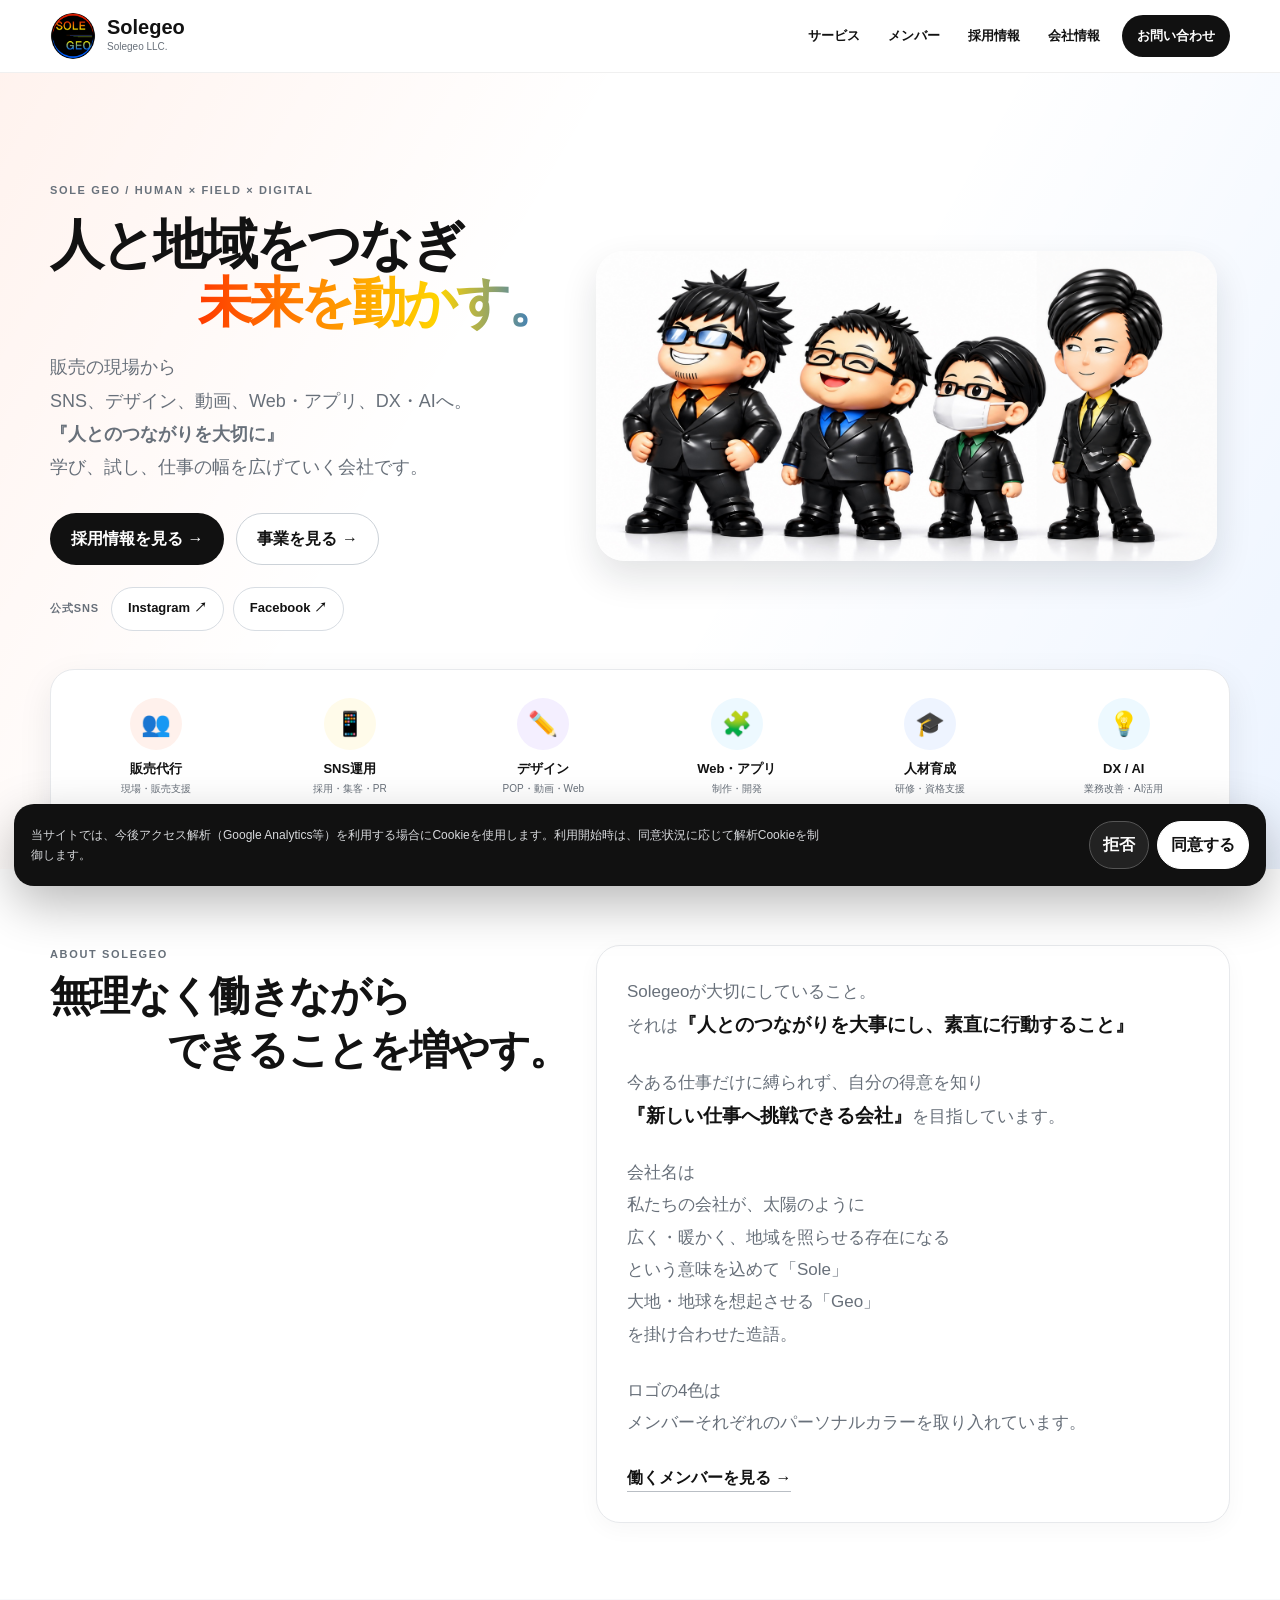
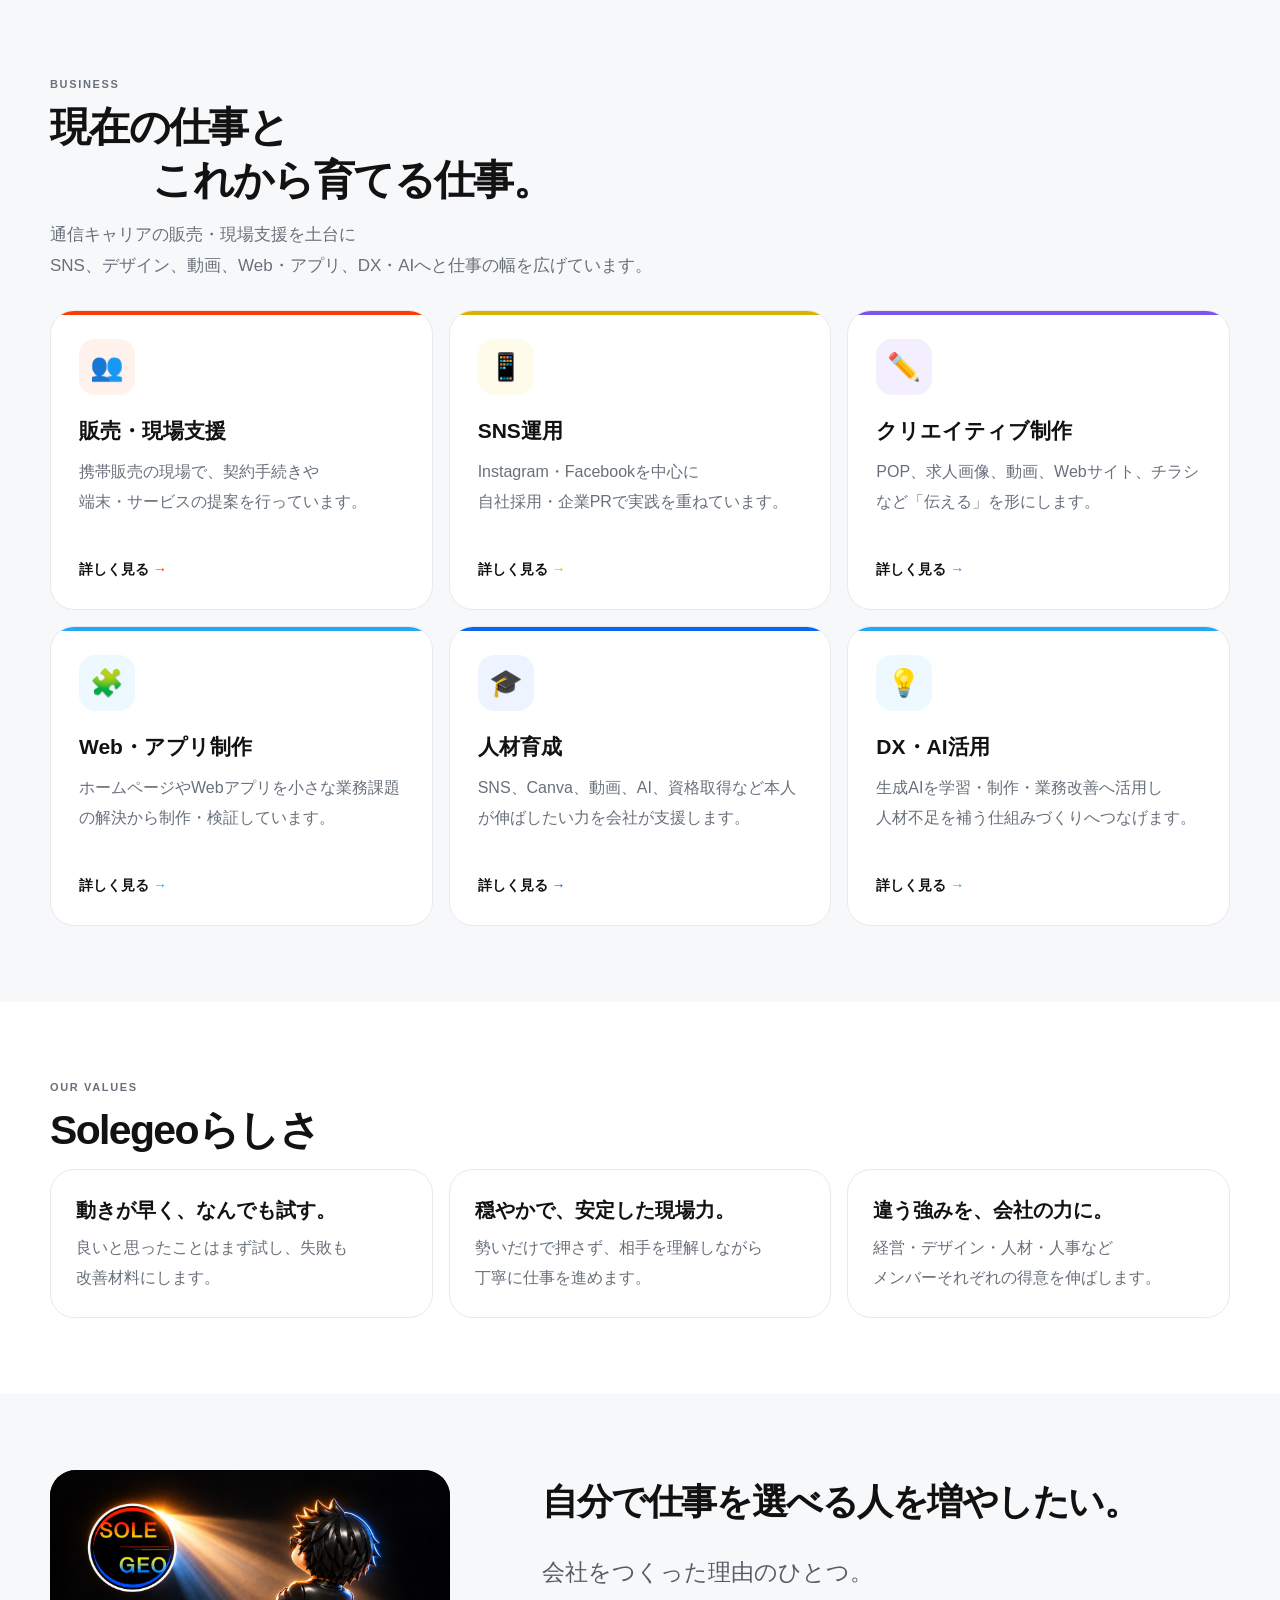
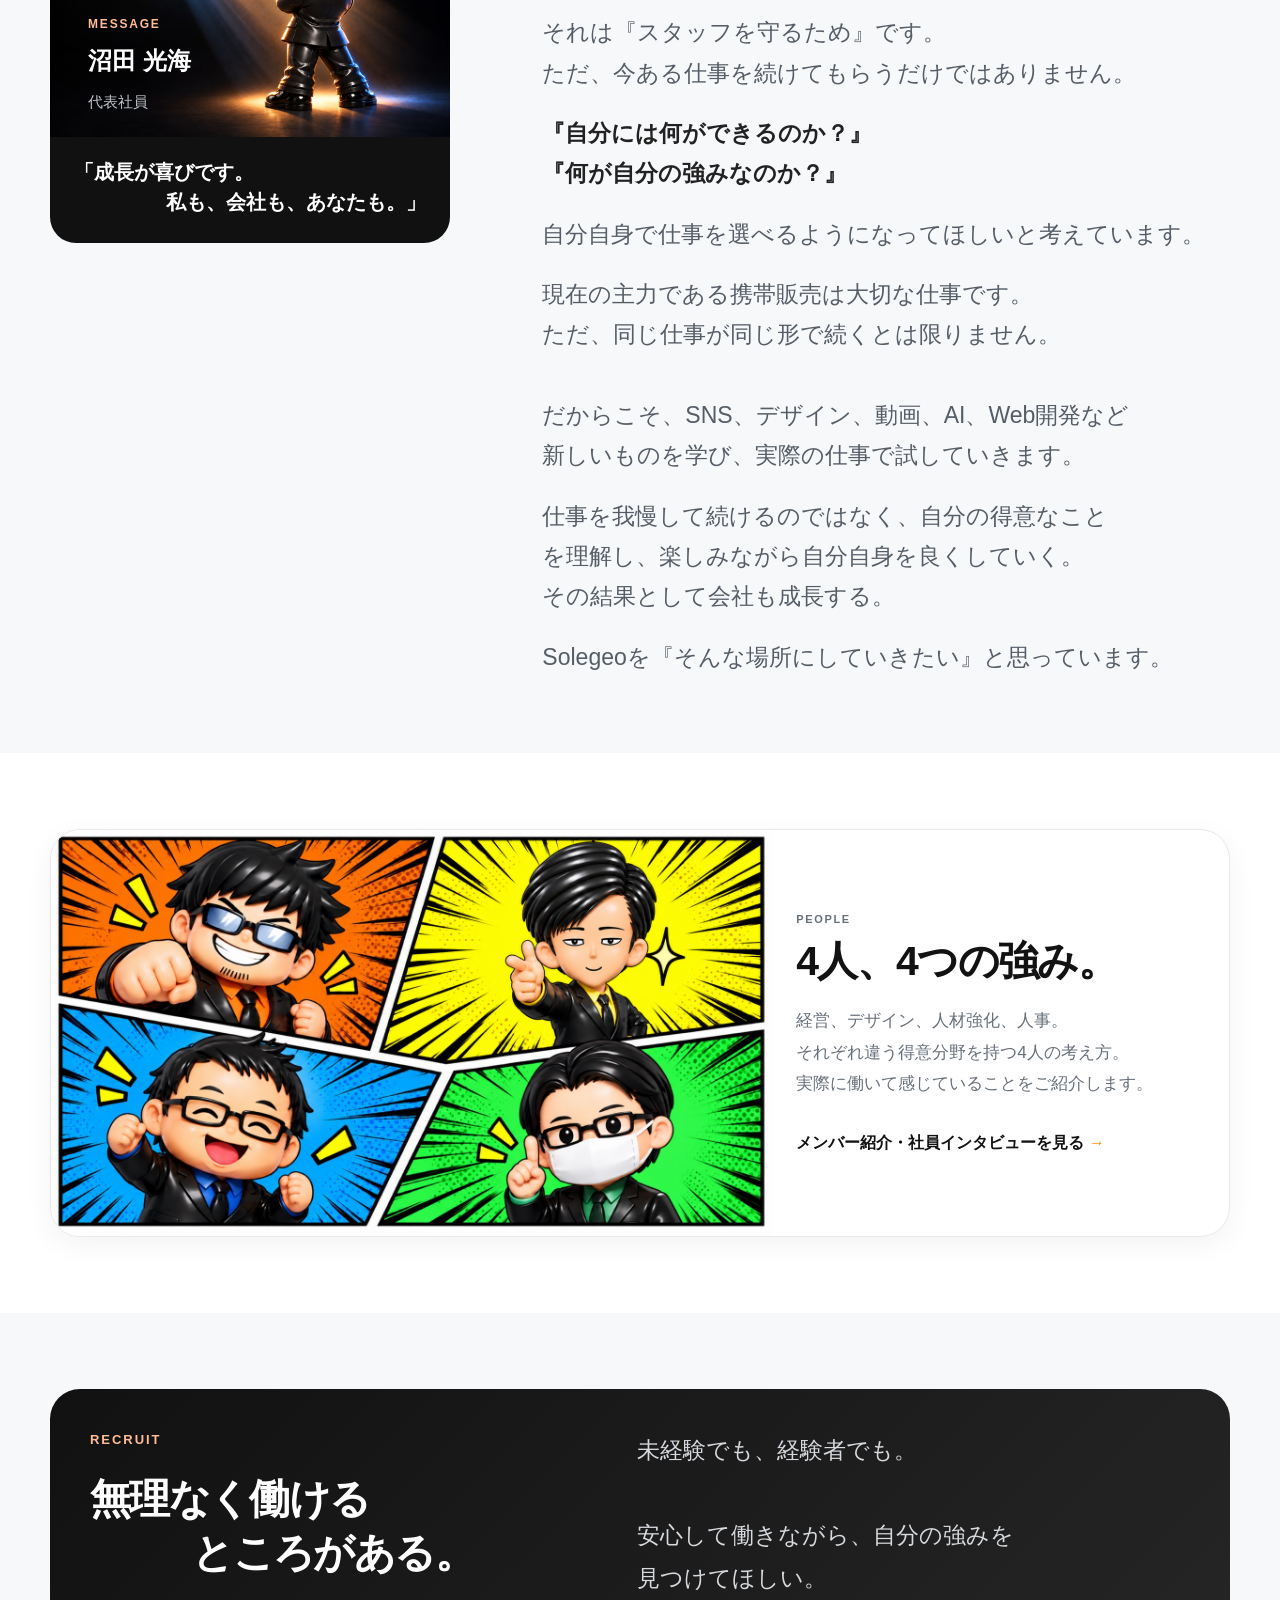
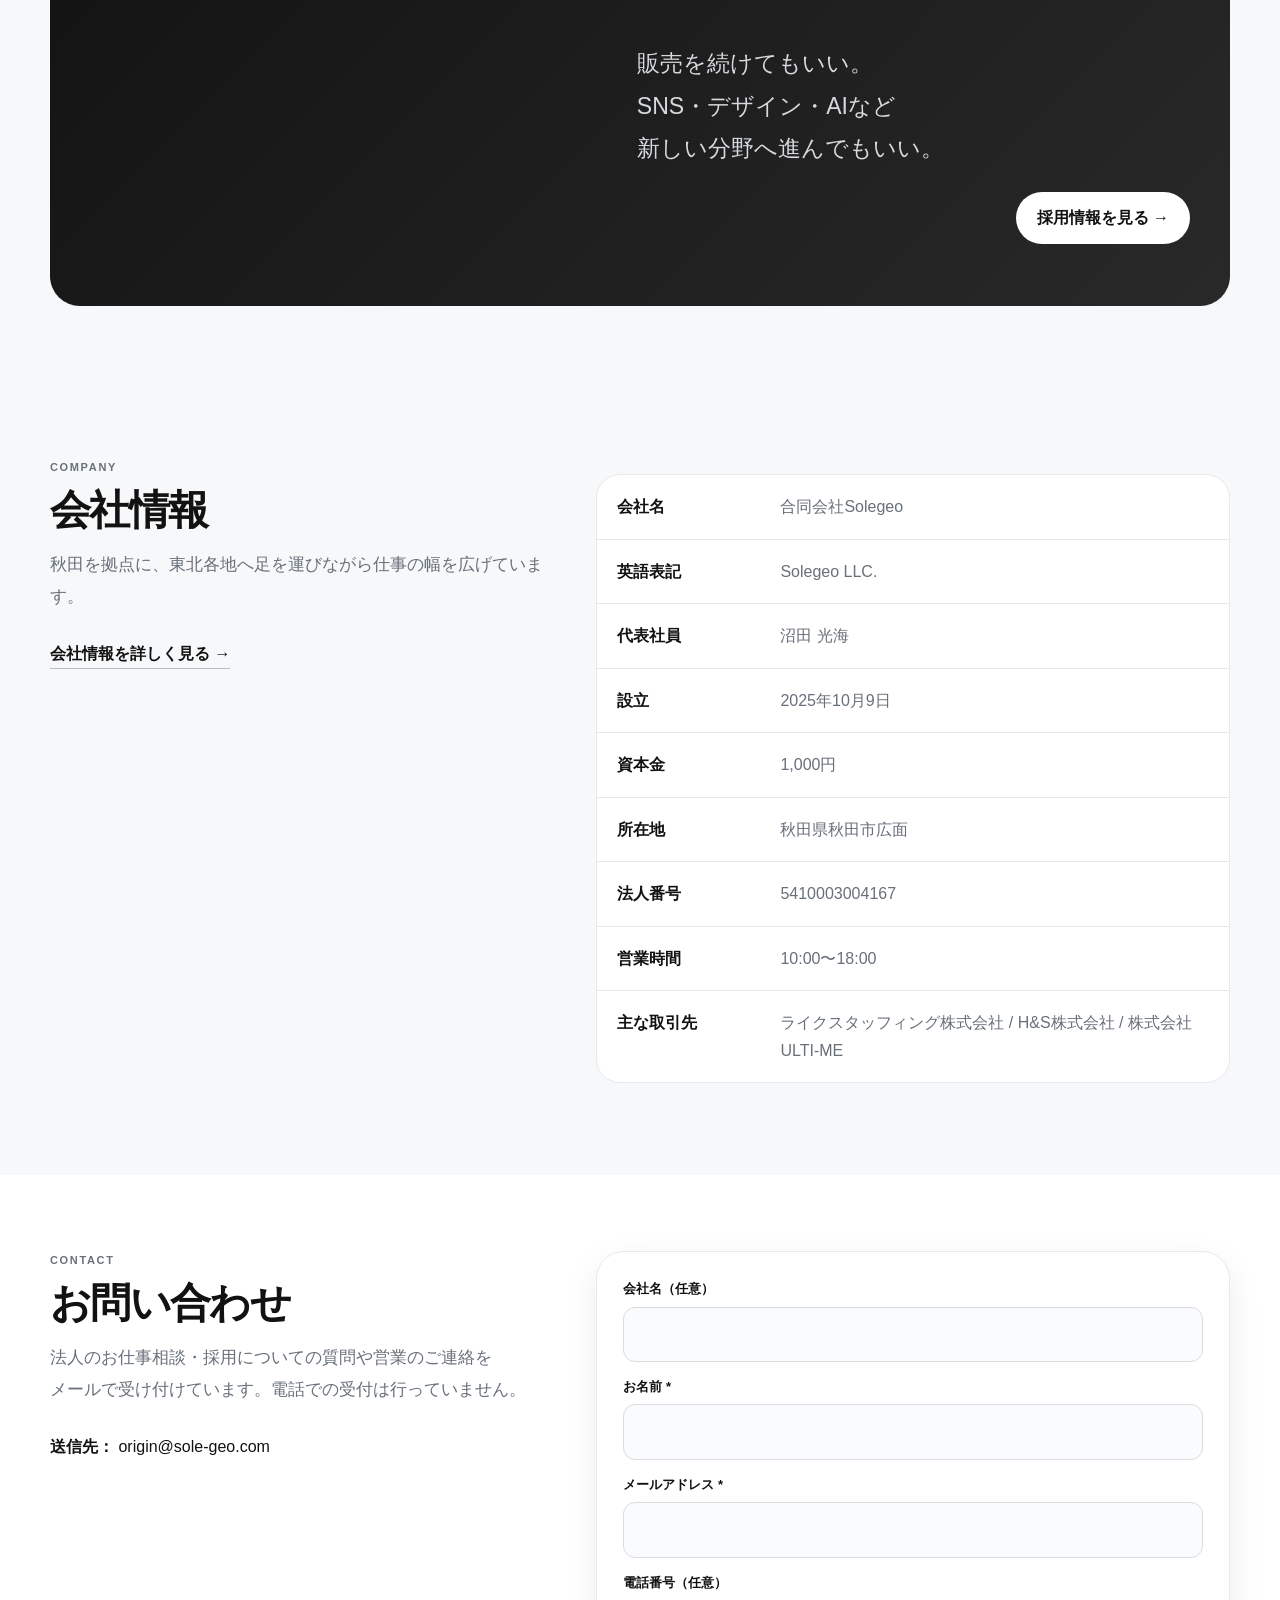
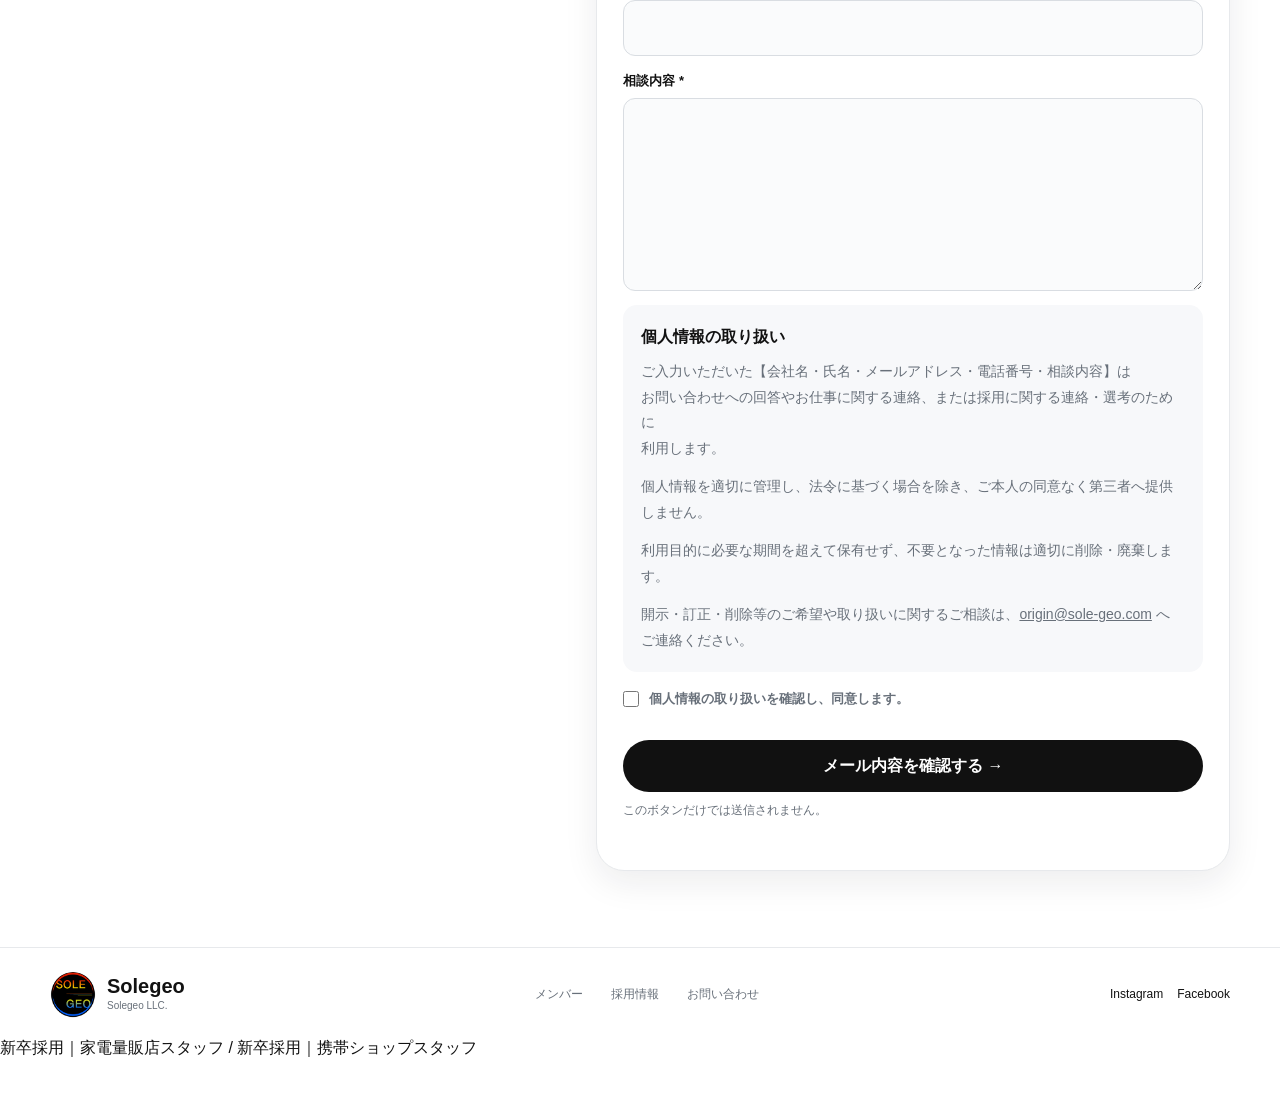
==== commit d84e5349: "Replace homepage hero team illustration" ====
--- a/index.html
+++ b/index.html
@@ -24,7 +24,7 @@
 <div class="view active" id="homeView"><main>
 <section class="hero"><div class="container hero-grid">
 <div><div class="eyebrow">SOLE GEO / HUMAN × FIELD × DIGITAL</div><h1><span class="hero-title-line">人と地域をつなぎ</span><span class="hero-title-line hero-title-next"><span class="gradient">未来を動かす。</span></span></h1><p class="lead"><span class="lead-line">販売の現場から</span><span class="lead-line">SNS、デザイン、動画、<span class="no-break">Web・アプリ</span>、<span class="no-break">DX・AI</span>へ。</span><span class="lead-line"><strong>『人とのつながりを大切に』</strong></span><span class="lead-line">学び、試し、仕事の幅を広げていく会社です。</span></p><div class="actions"><button class="btn dark" data-page="recruit">採用情報を見る →</button><button class="btn outline" data-page="sales">事業を見る →</button></div><div class="social-shortcuts" aria-label="公式SNS"><span>公式SNS</span><a href="https://www.instagram.com/solegeo.corp/" target="_blank" rel="noopener noreferrer">Instagram ↗</a><a href="https://www.facebook.com/949112364962878" target="_blank" rel="noopener noreferrer">Facebook ↗</a></div></div>
-<div class="hero-visual"><img src="assets/img/team.jpg" class="hero-team" alt="Solegeoのメンバー4名のキャラクター"></div>
+<div class="hero-visual"><img src="assets/img/team-hero-kobayashi.webp?v=20261120-kobayashi" class="hero-team" alt="Solegeoのメンバー4名のキャラクター"></div>
 </div>
 <div class="container quick"><div class="quick-grid">
 <button class="quick-card" data-page="sales" style="--tint:#fff1ec"><span class="quick-icon">👥</span><b>販売代行</b><small>現場・販売支援</small></button>
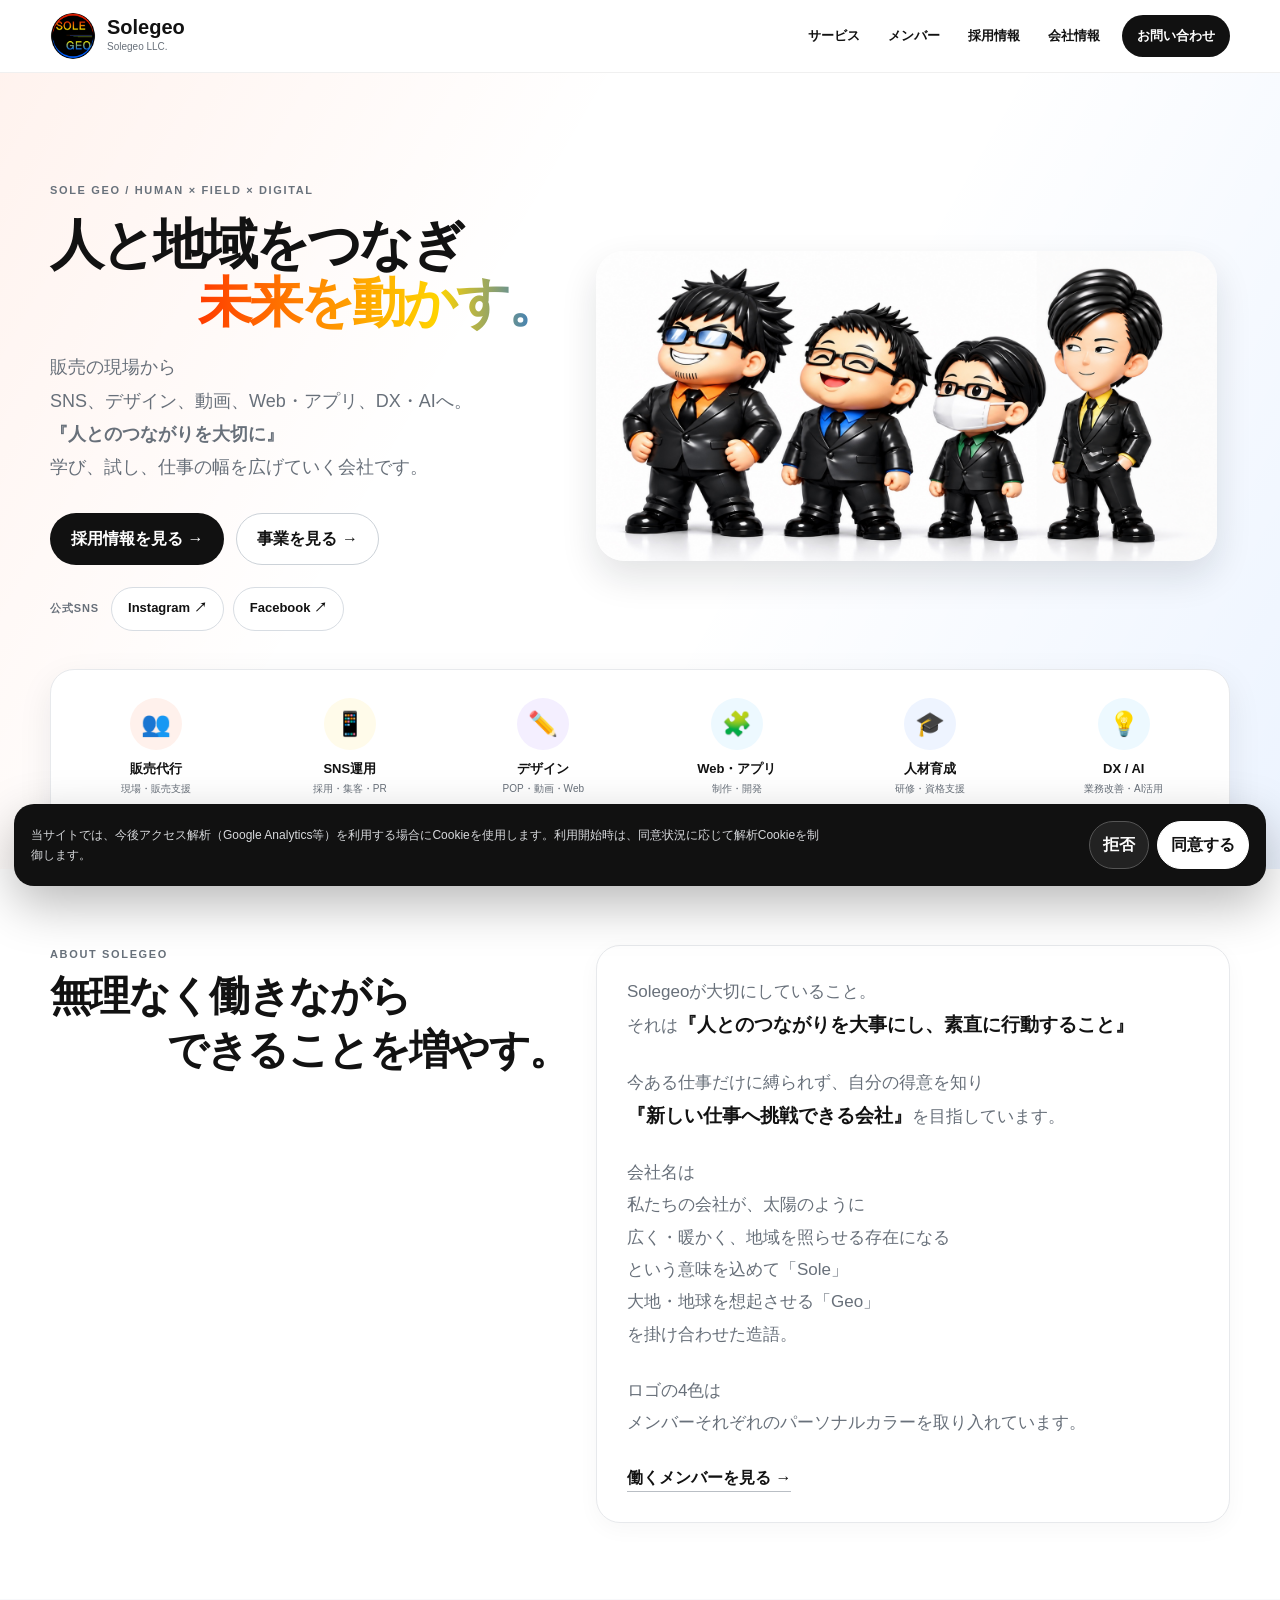
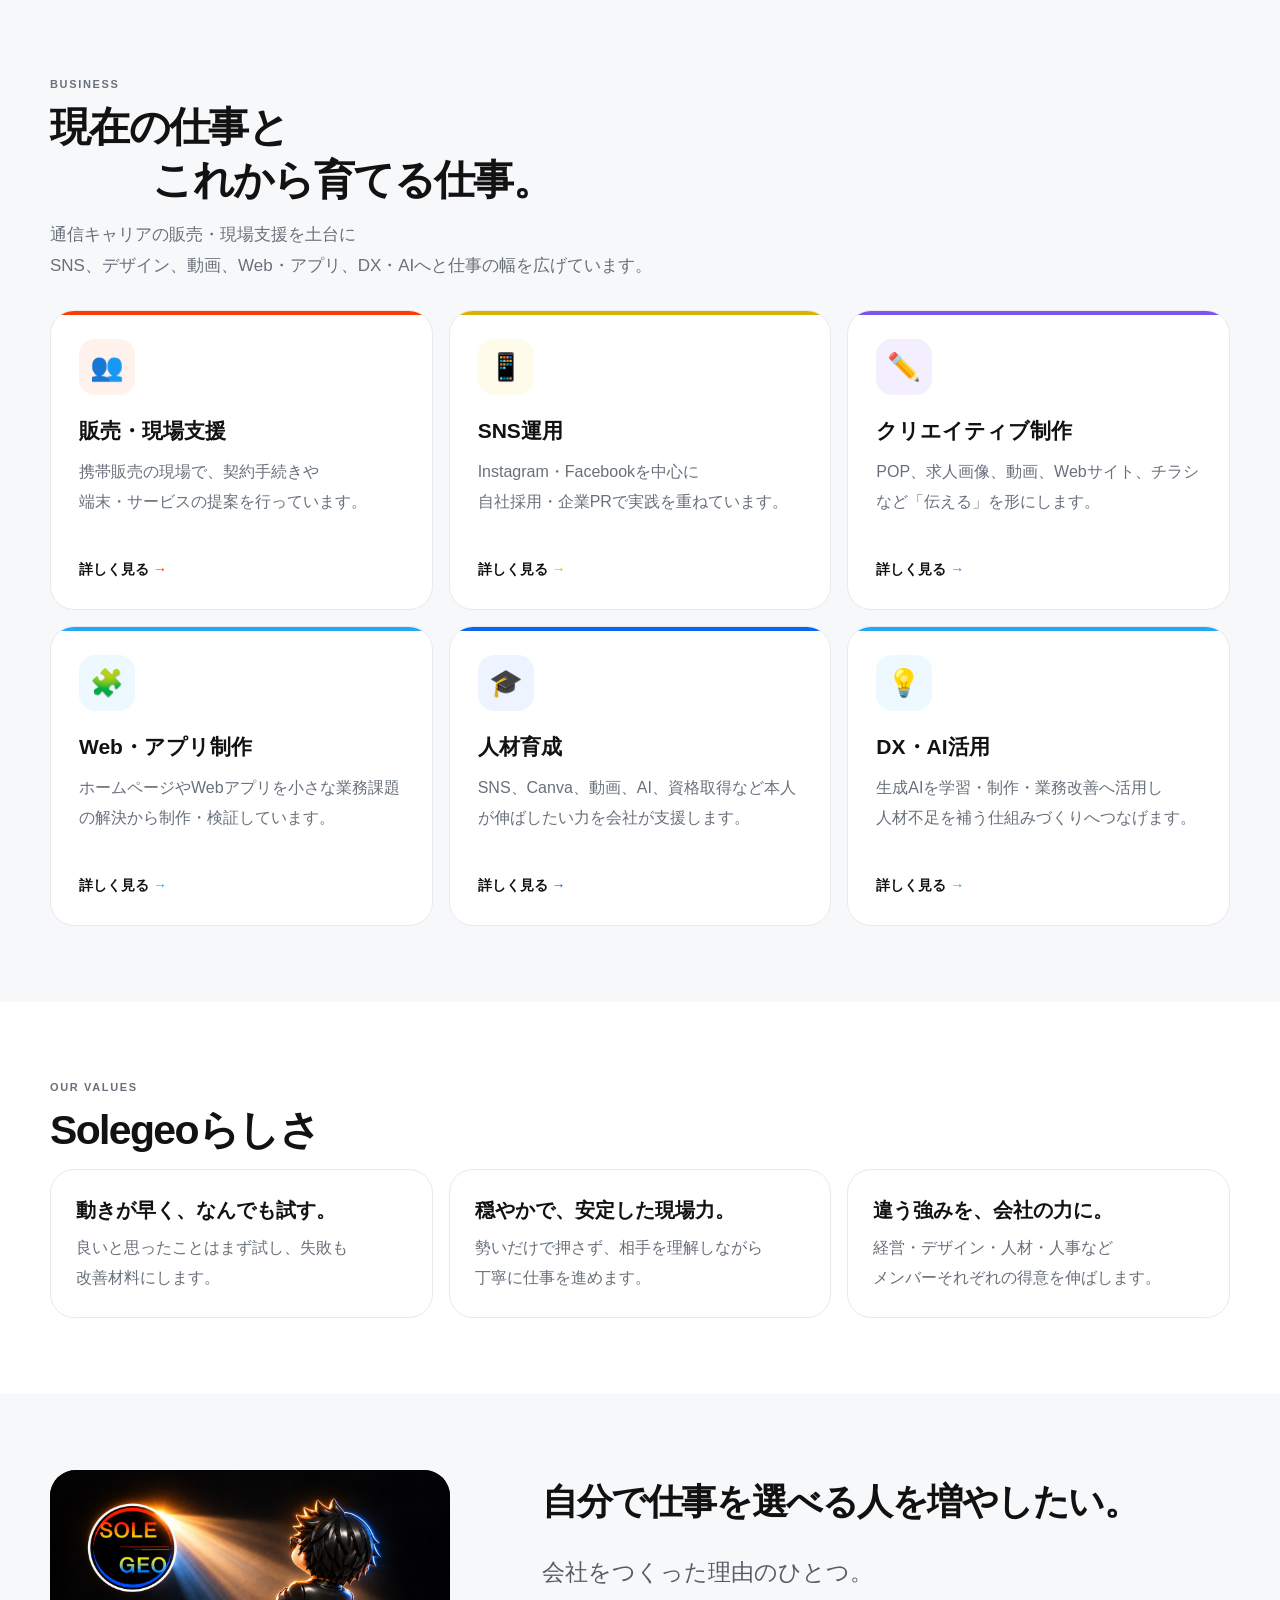
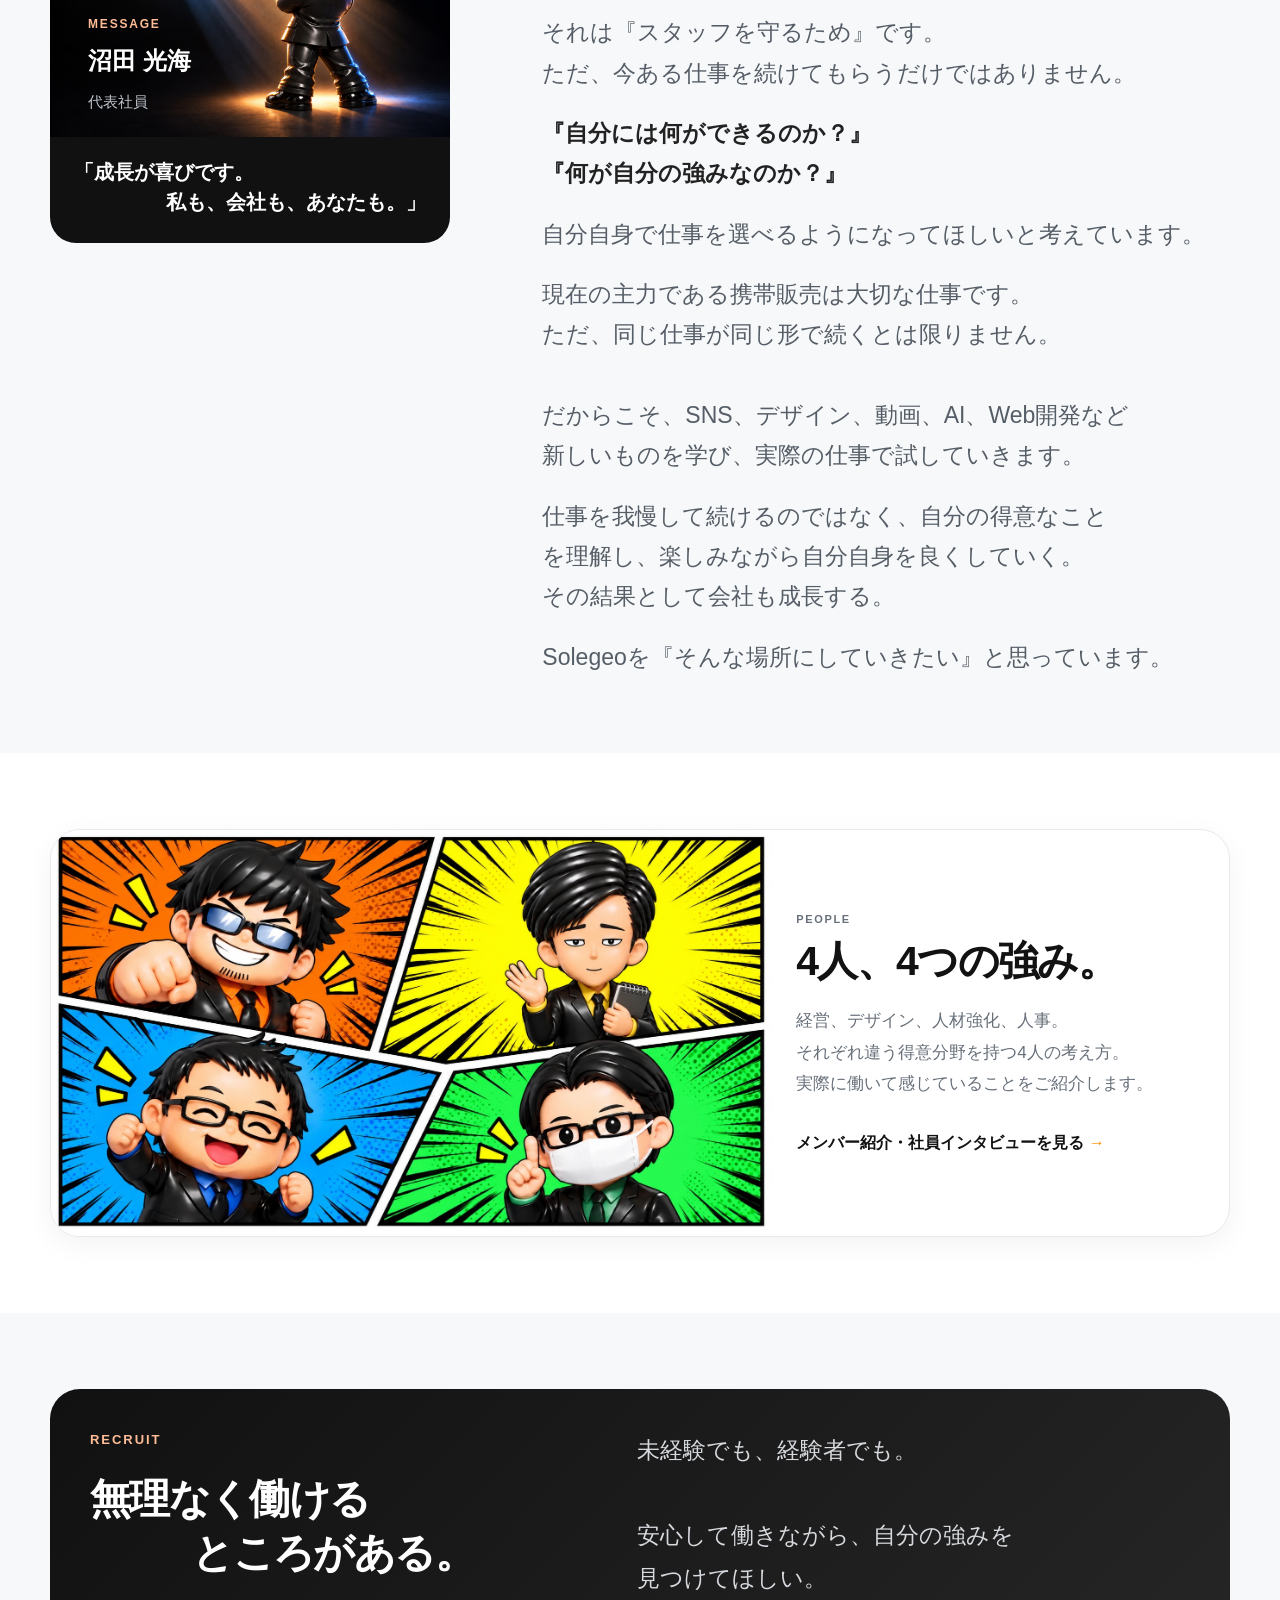
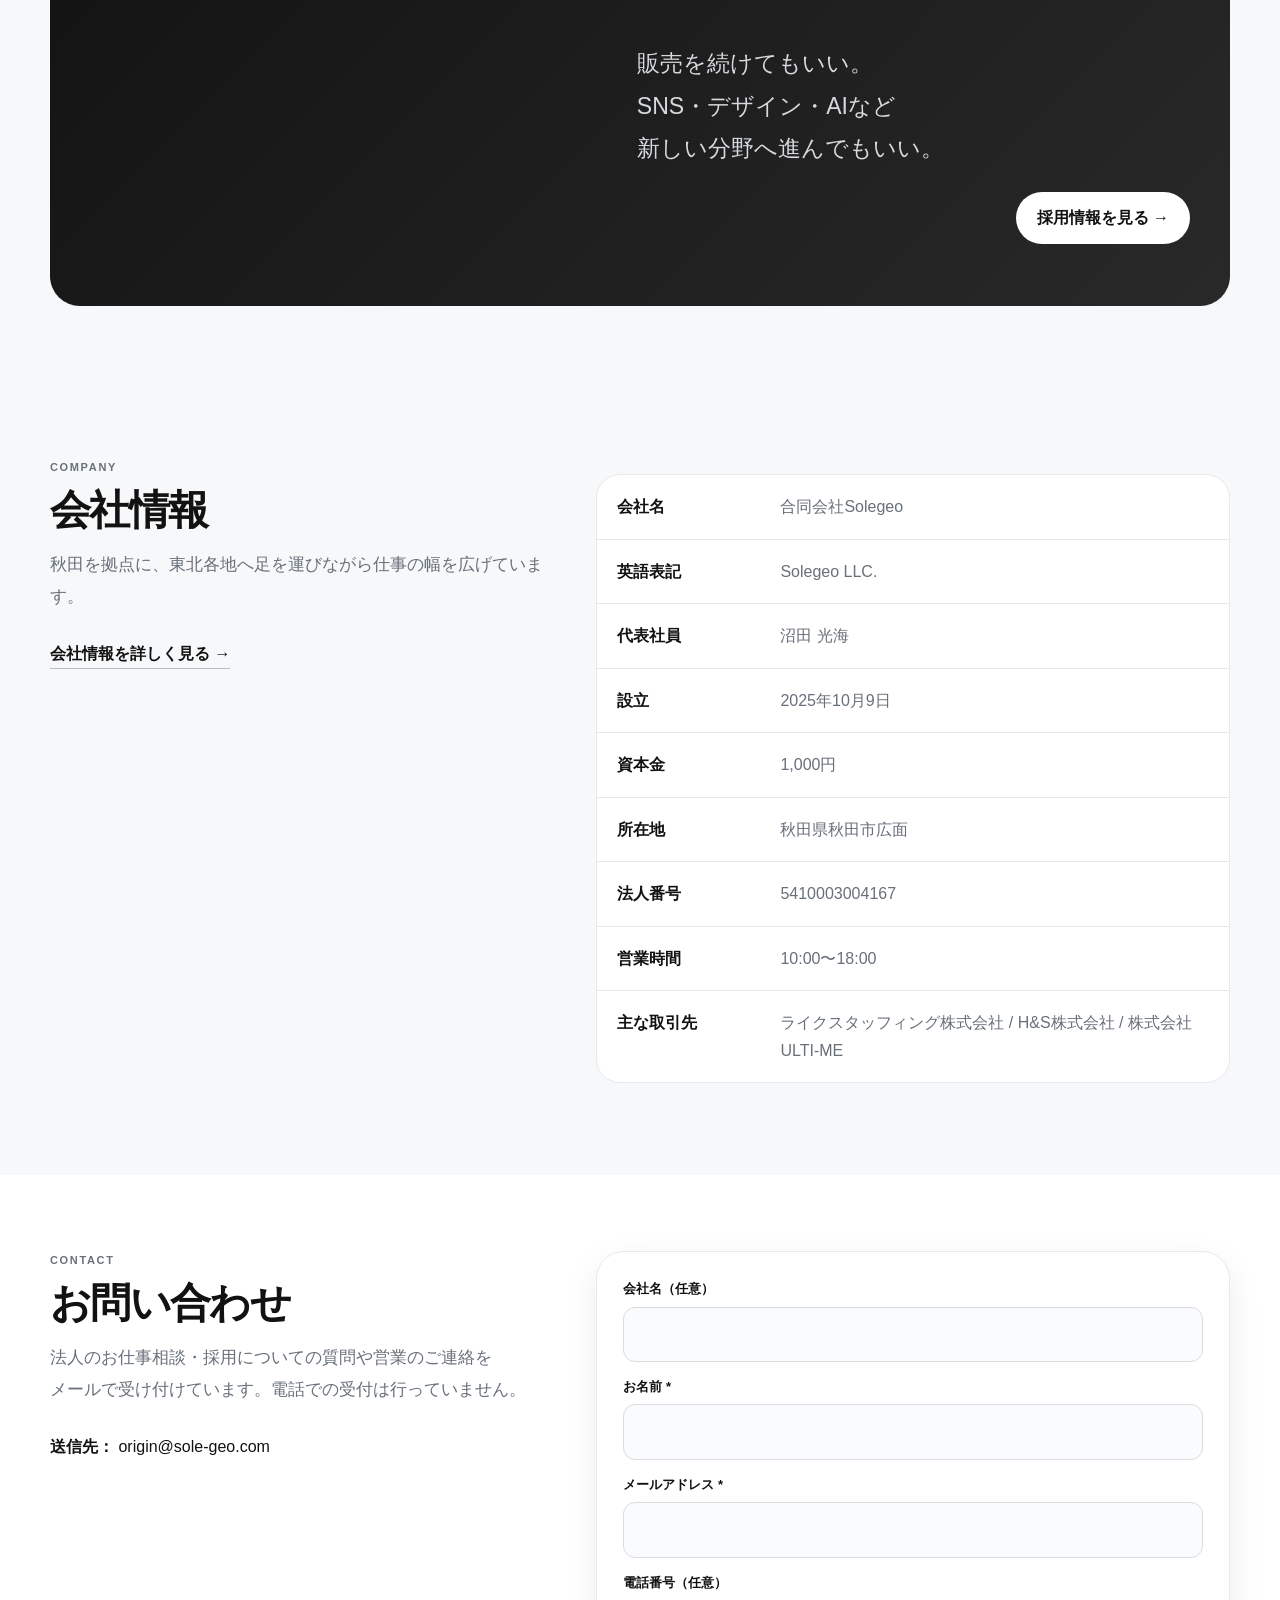
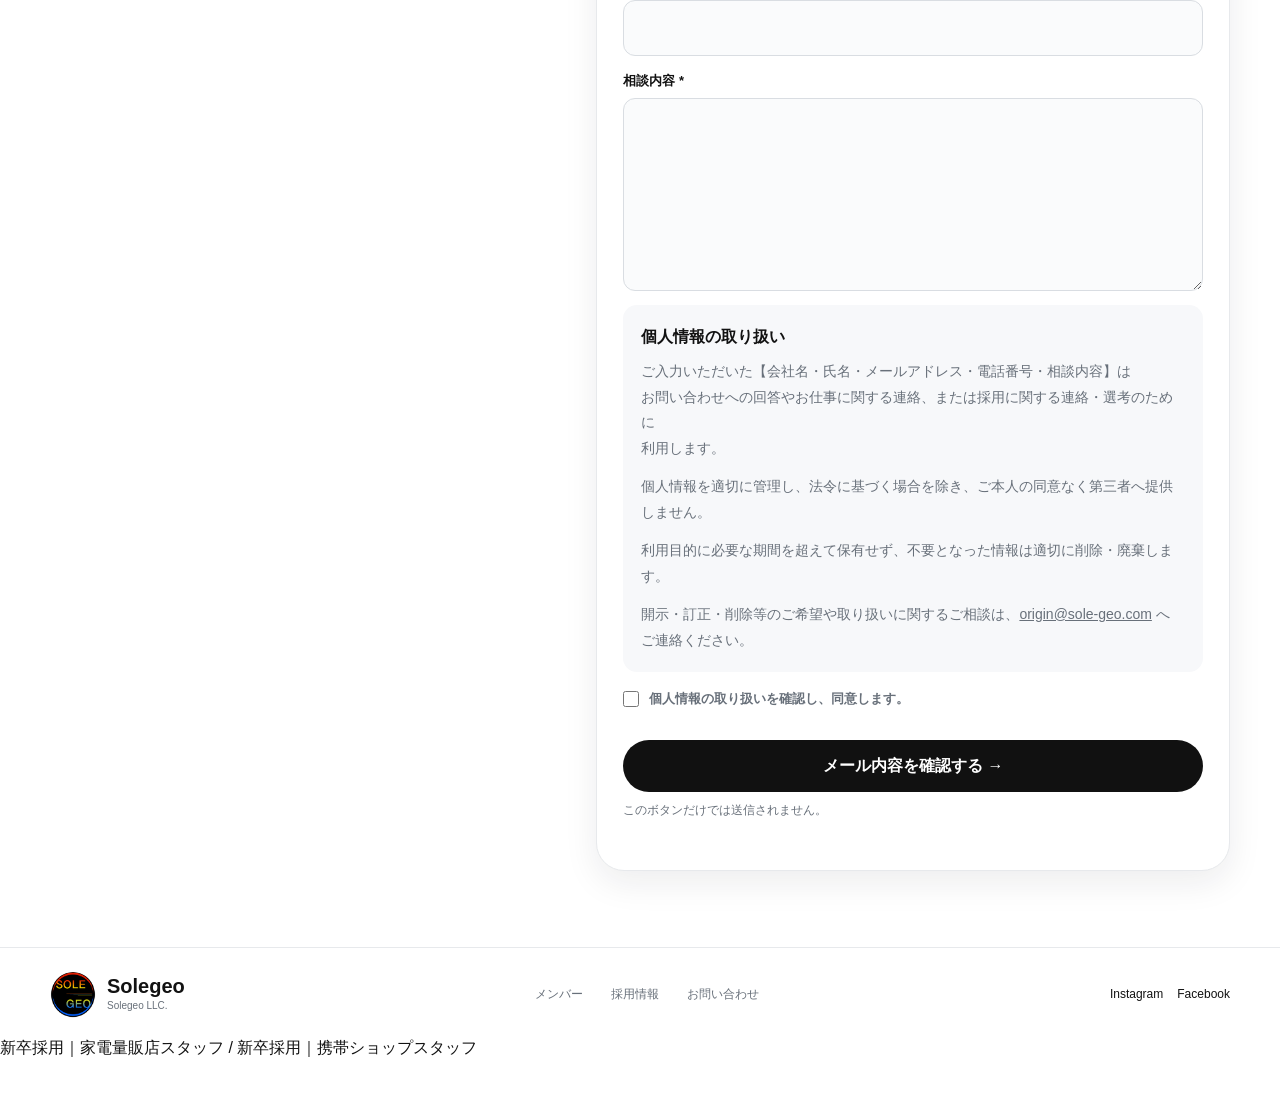
==== commit a490b57e: "Update Kobayashi pose in team strengths illustration" ====
--- a/index.html
+++ b/index.html
@@ -76,5 +76,5 @@
 
 <div class="cookie" id="cookie"><p>当サイトでは、今後アクセス解析（Google Analytics等）を利用する場合にCookieを使用します。利用開始時は、同意状況に応じて解析Cookieを制御します。</p><div class="cookie-actions"><button id="cookieReject">拒否</button><button class="accept" id="cookieAccept">同意する</button></div></div>
 
-<script src="assets/site.js?v=20261107-company-details"></script>
+<script src="assets/site.js?v=20261120-team-notebook"></script>
 </body></html>
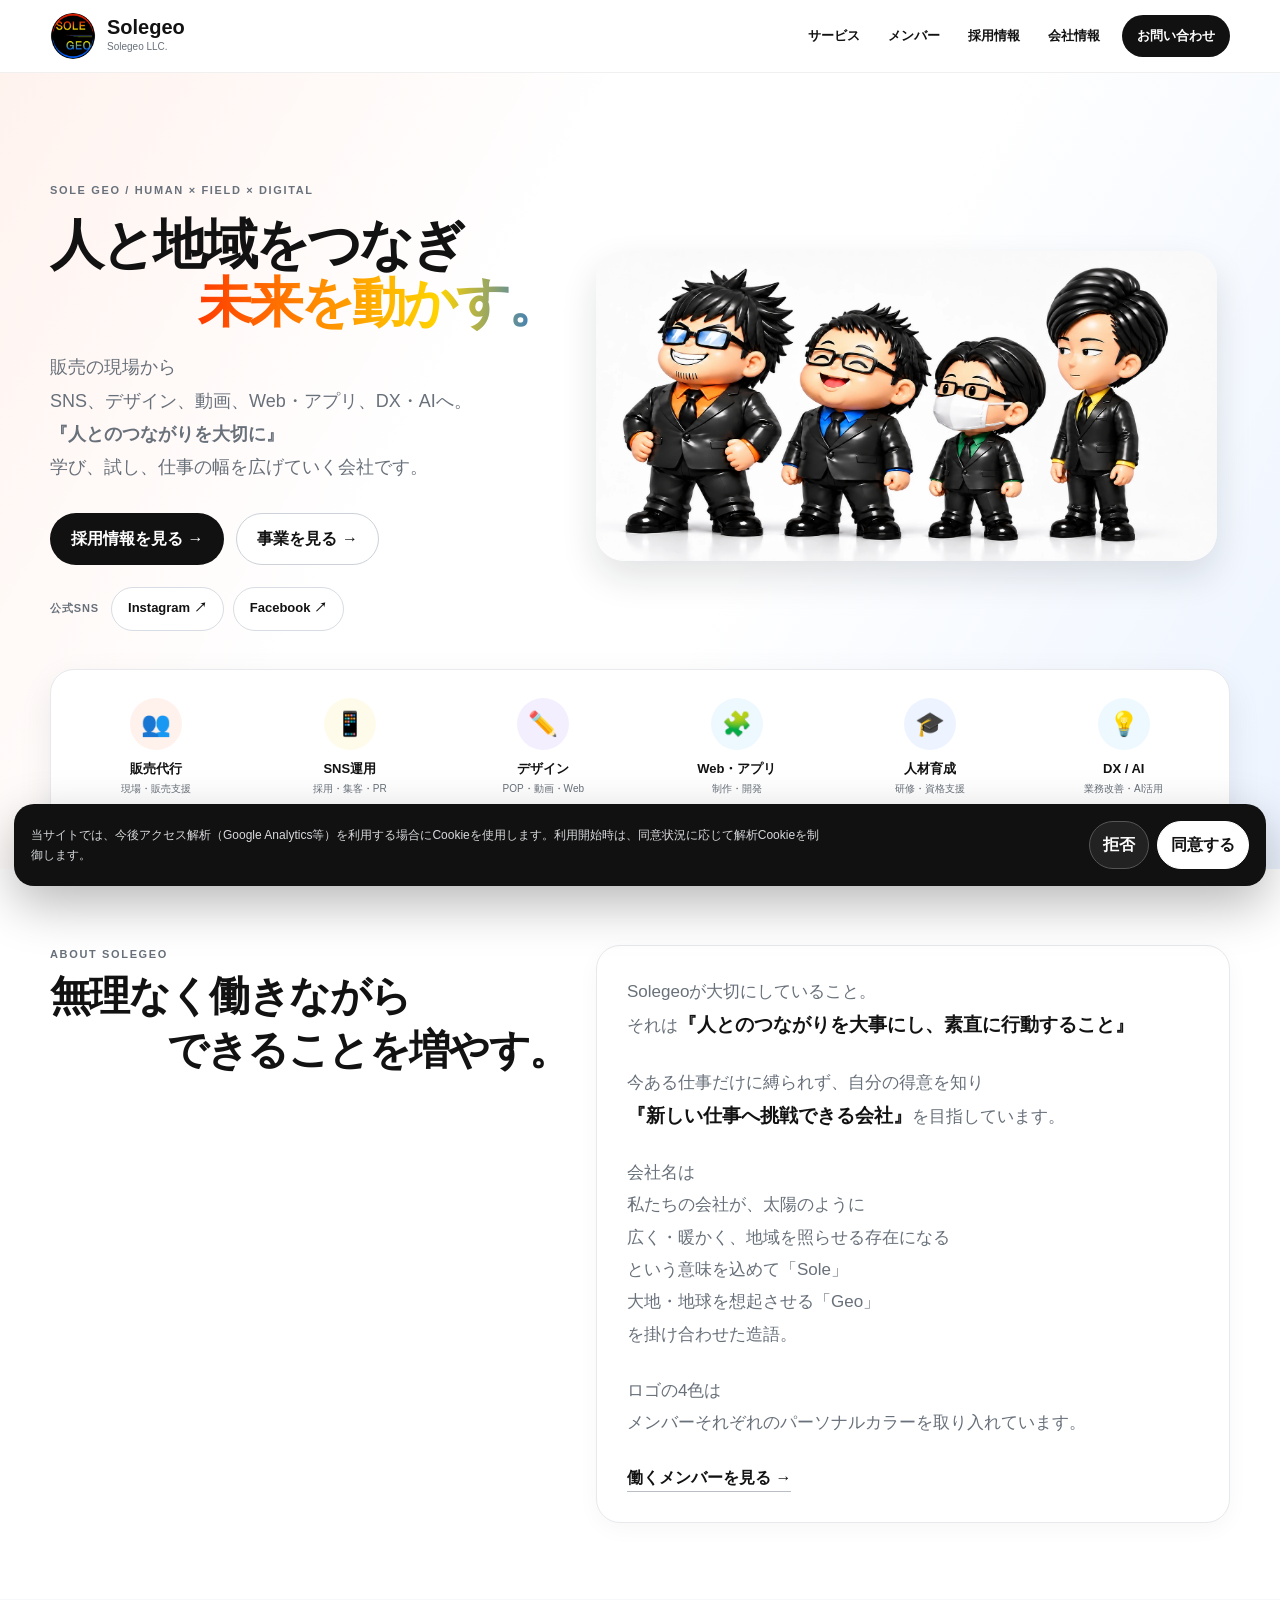
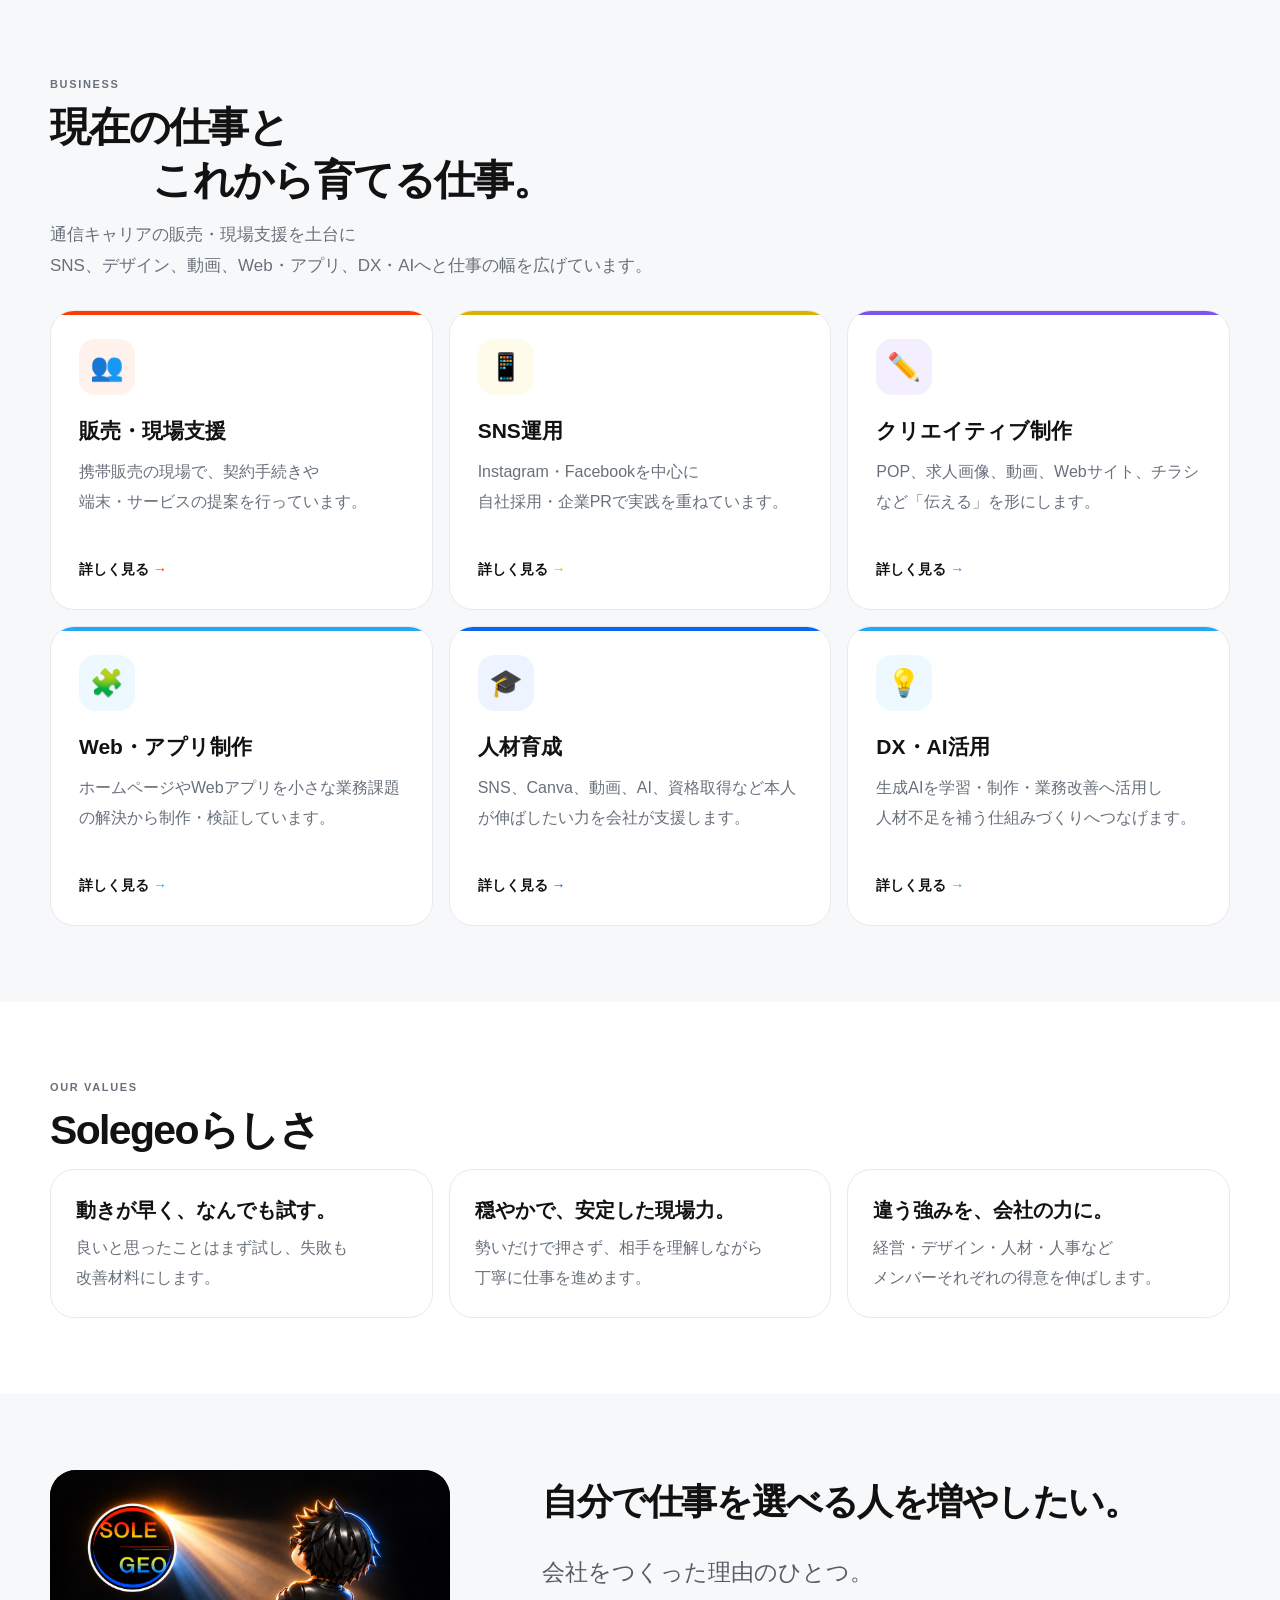
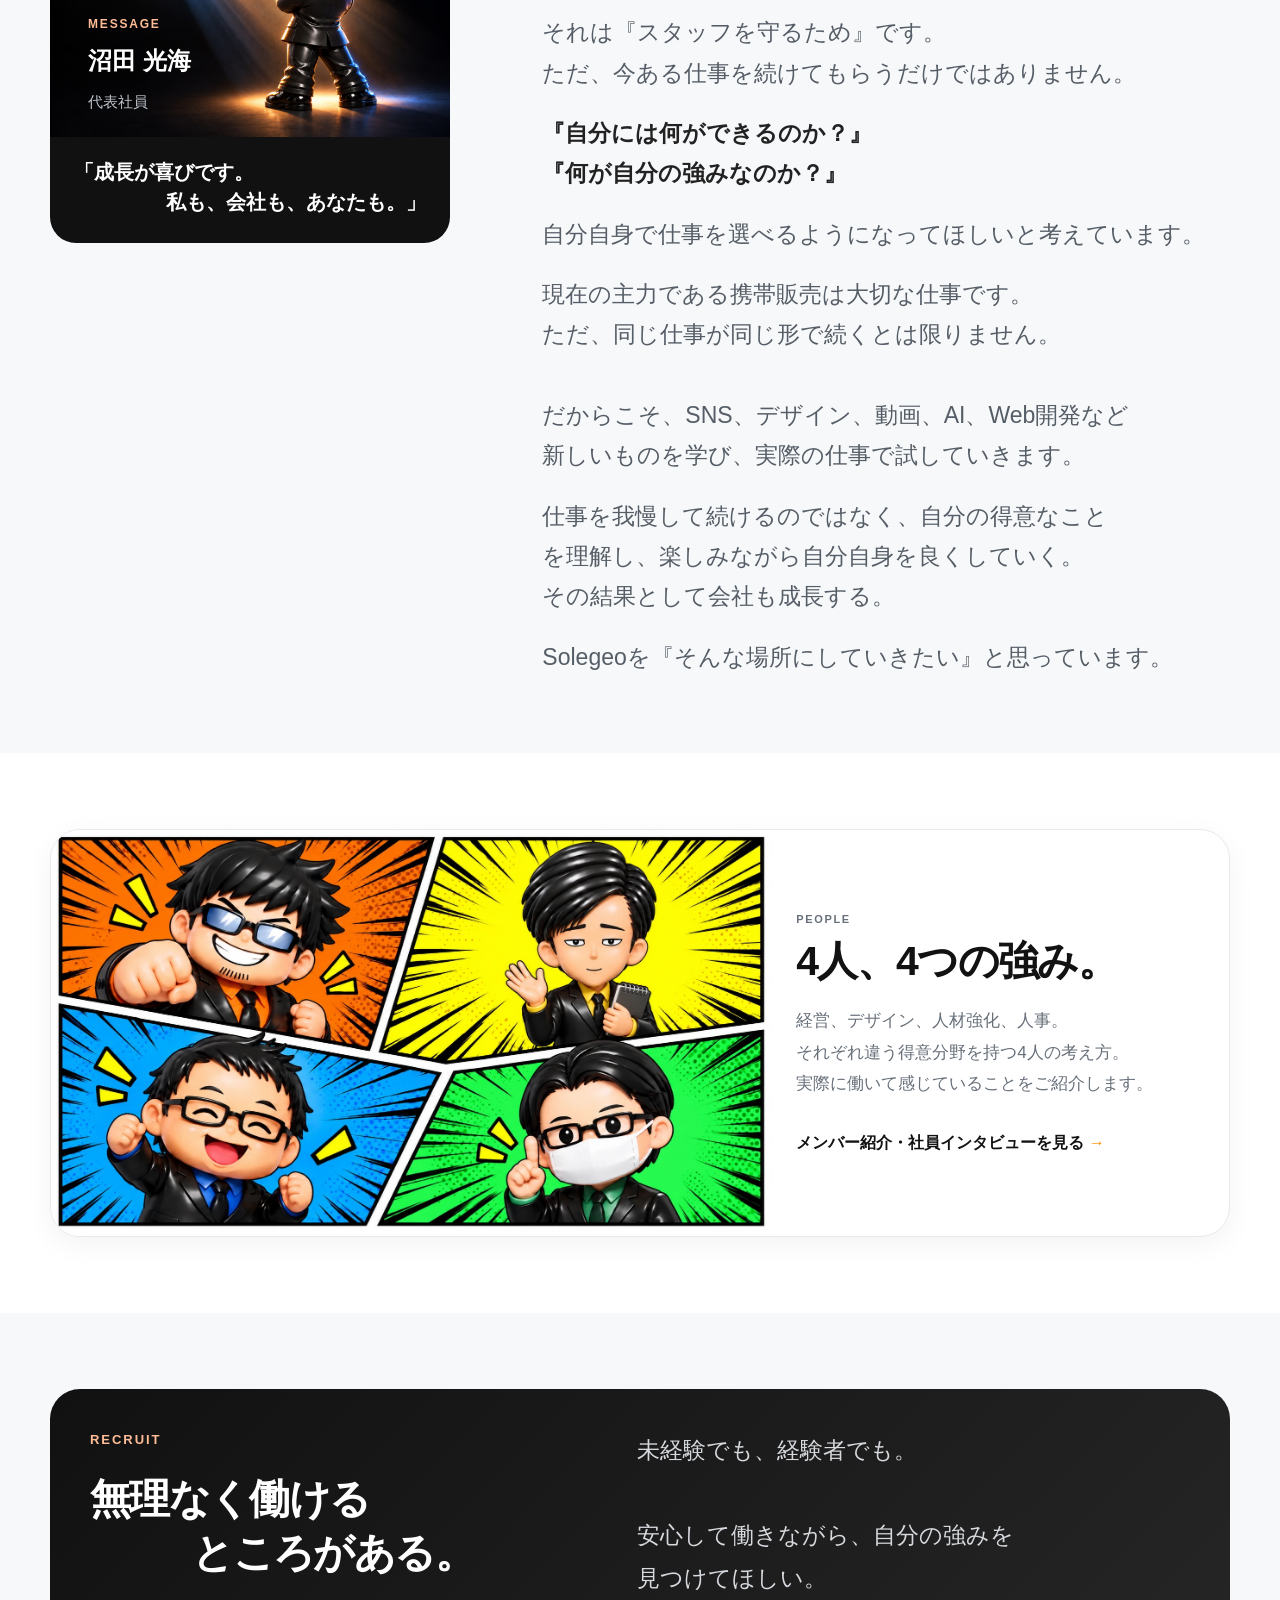
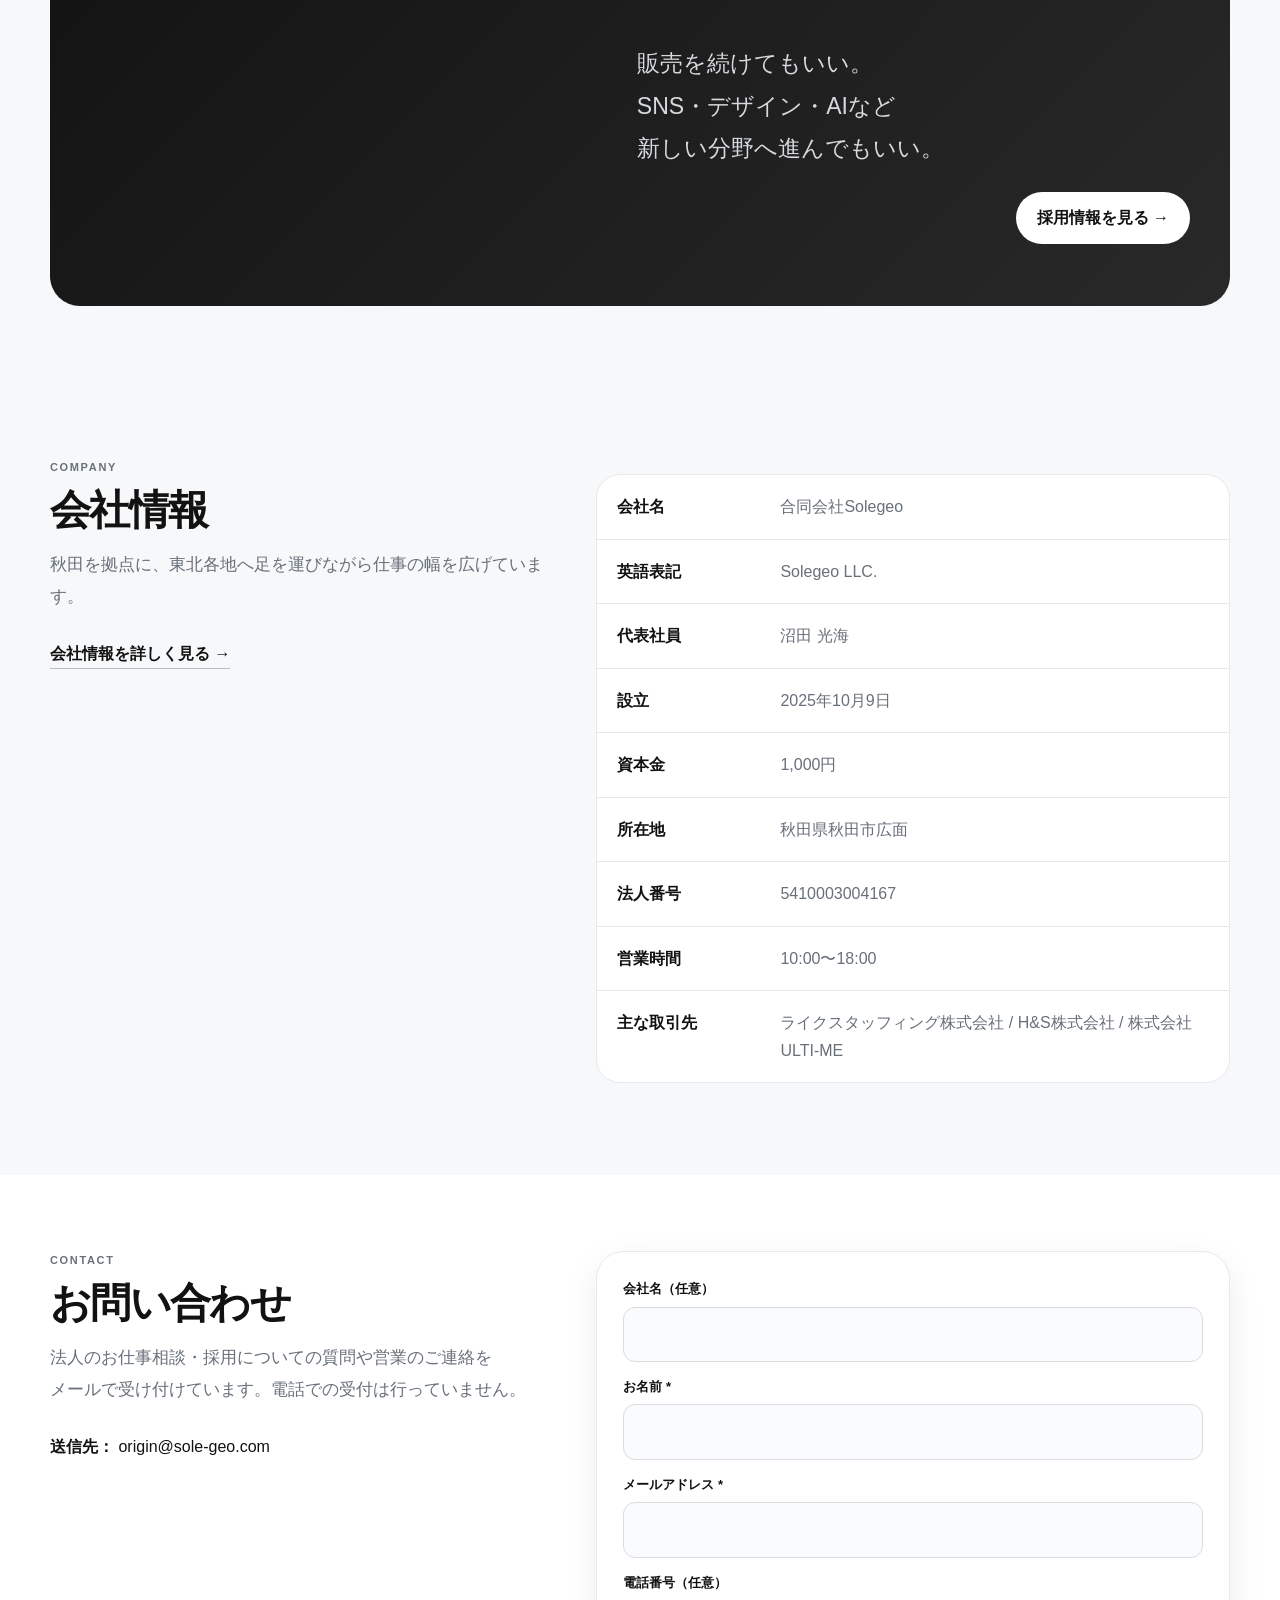
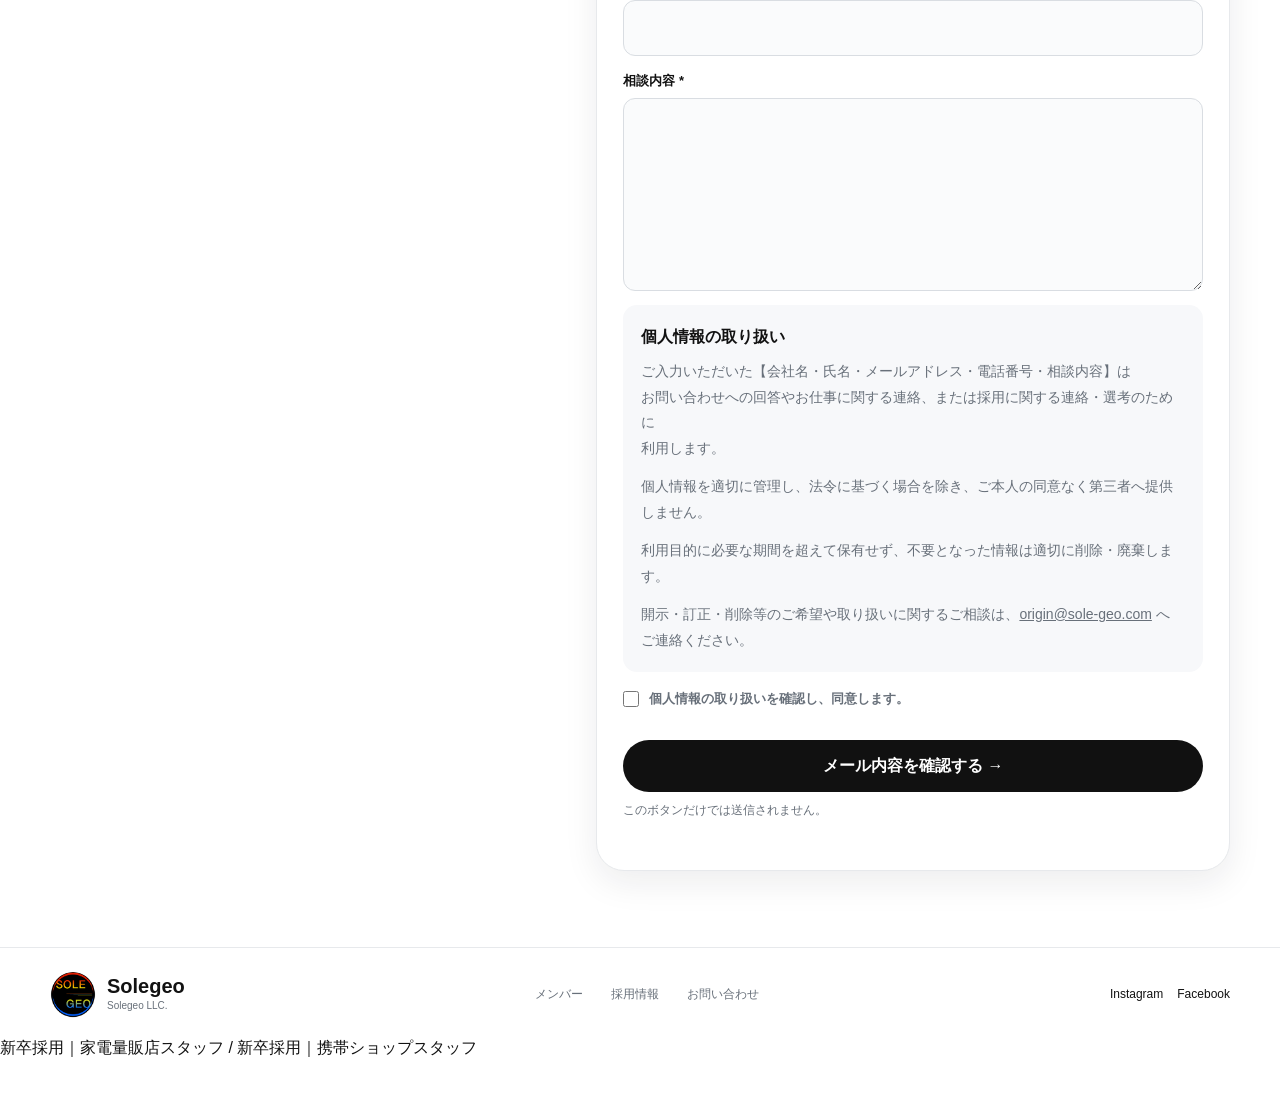
==== commit 2edc8aba: "Update homepage group illustration" ====
--- a/index.html
+++ b/index.html
@@ -24,7 +24,7 @@
 <div class="view active" id="homeView"><main>
 <section class="hero"><div class="container hero-grid">
 <div><div class="eyebrow">SOLE GEO / HUMAN × FIELD × DIGITAL</div><h1><span class="hero-title-line">人と地域をつなぎ</span><span class="hero-title-line hero-title-next"><span class="gradient">未来を動かす。</span></span></h1><p class="lead"><span class="lead-line">販売の現場から</span><span class="lead-line">SNS、デザイン、動画、<span class="no-break">Web・アプリ</span>、<span class="no-break">DX・AI</span>へ。</span><span class="lead-line"><strong>『人とのつながりを大切に』</strong></span><span class="lead-line">学び、試し、仕事の幅を広げていく会社です。</span></p><div class="actions"><button class="btn dark" data-page="recruit">採用情報を見る →</button><button class="btn outline" data-page="sales">事業を見る →</button></div><div class="social-shortcuts" aria-label="公式SNS"><span>公式SNS</span><a href="https://www.instagram.com/solegeo.corp/" target="_blank" rel="noopener noreferrer">Instagram ↗</a><a href="https://www.facebook.com/949112364962878" target="_blank" rel="noopener noreferrer">Facebook ↗</a></div></div>
-<div class="hero-visual"><img src="assets/img/team-hero-kobayashi.webp?v=20261120-kobayashi" class="hero-team" alt="Solegeoのメンバー4名のキャラクター"></div>
+<div class="hero-visual"><img src="assets/img/team-hero-kobayashi-group-v2.webp" class="hero-team" alt="Solegeoのメンバー4名のキャラクター"></div>
 </div>
 <div class="container quick"><div class="quick-grid">
 <button class="quick-card" data-page="sales" style="--tint:#fff1ec"><span class="quick-icon">👥</span><b>販売代行</b><small>現場・販売支援</small></button>
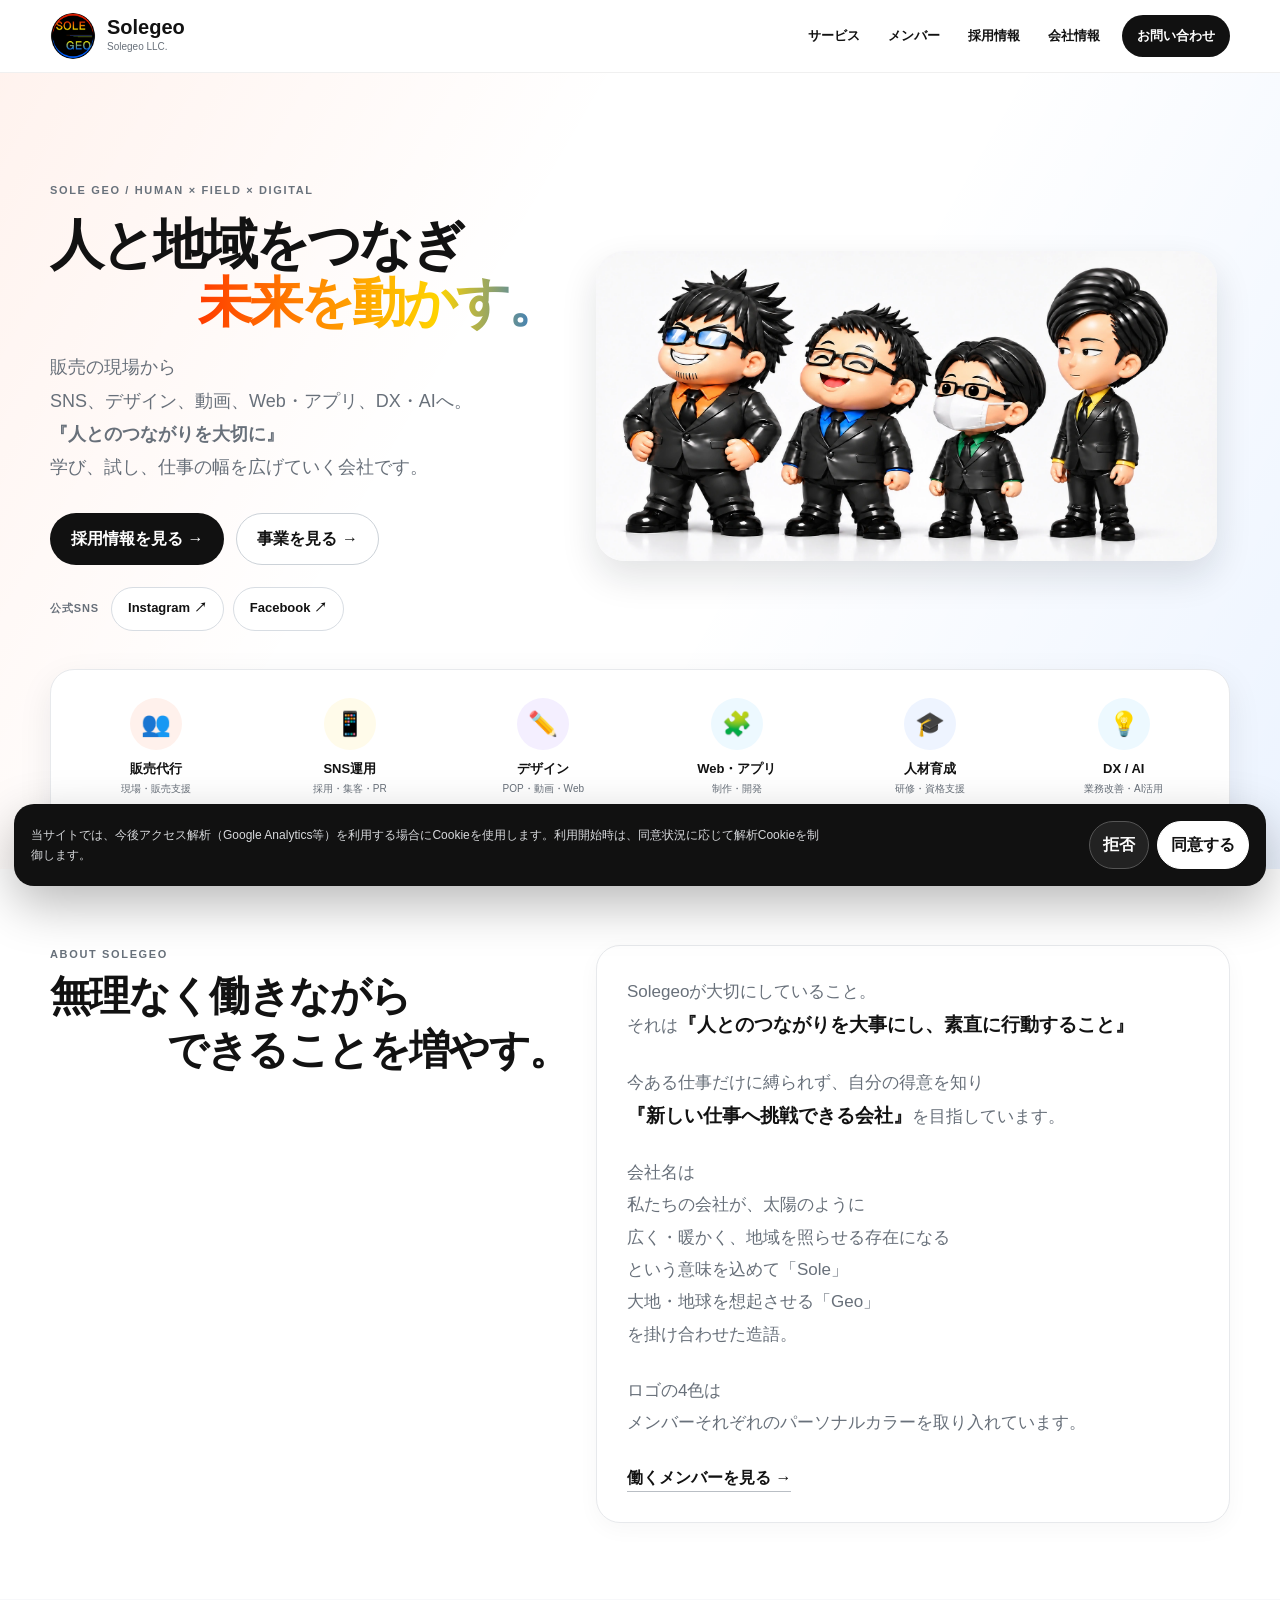
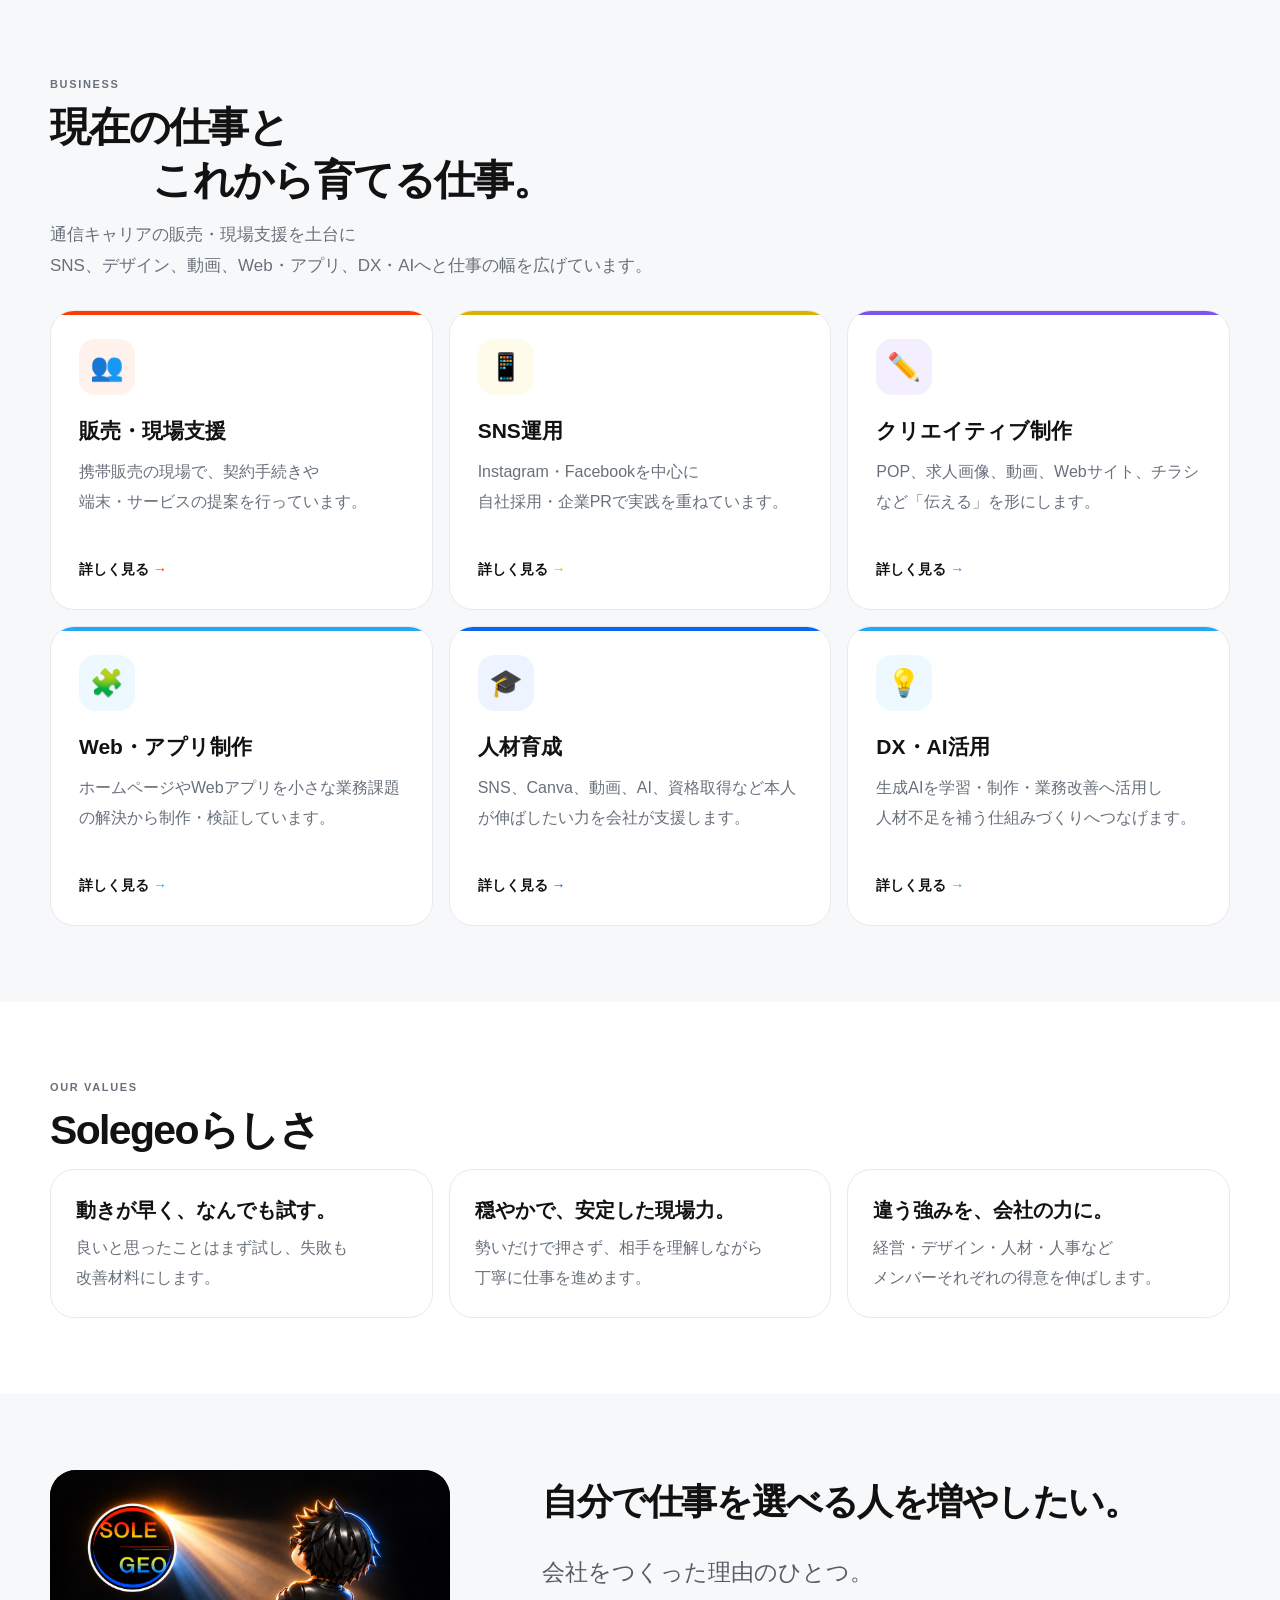
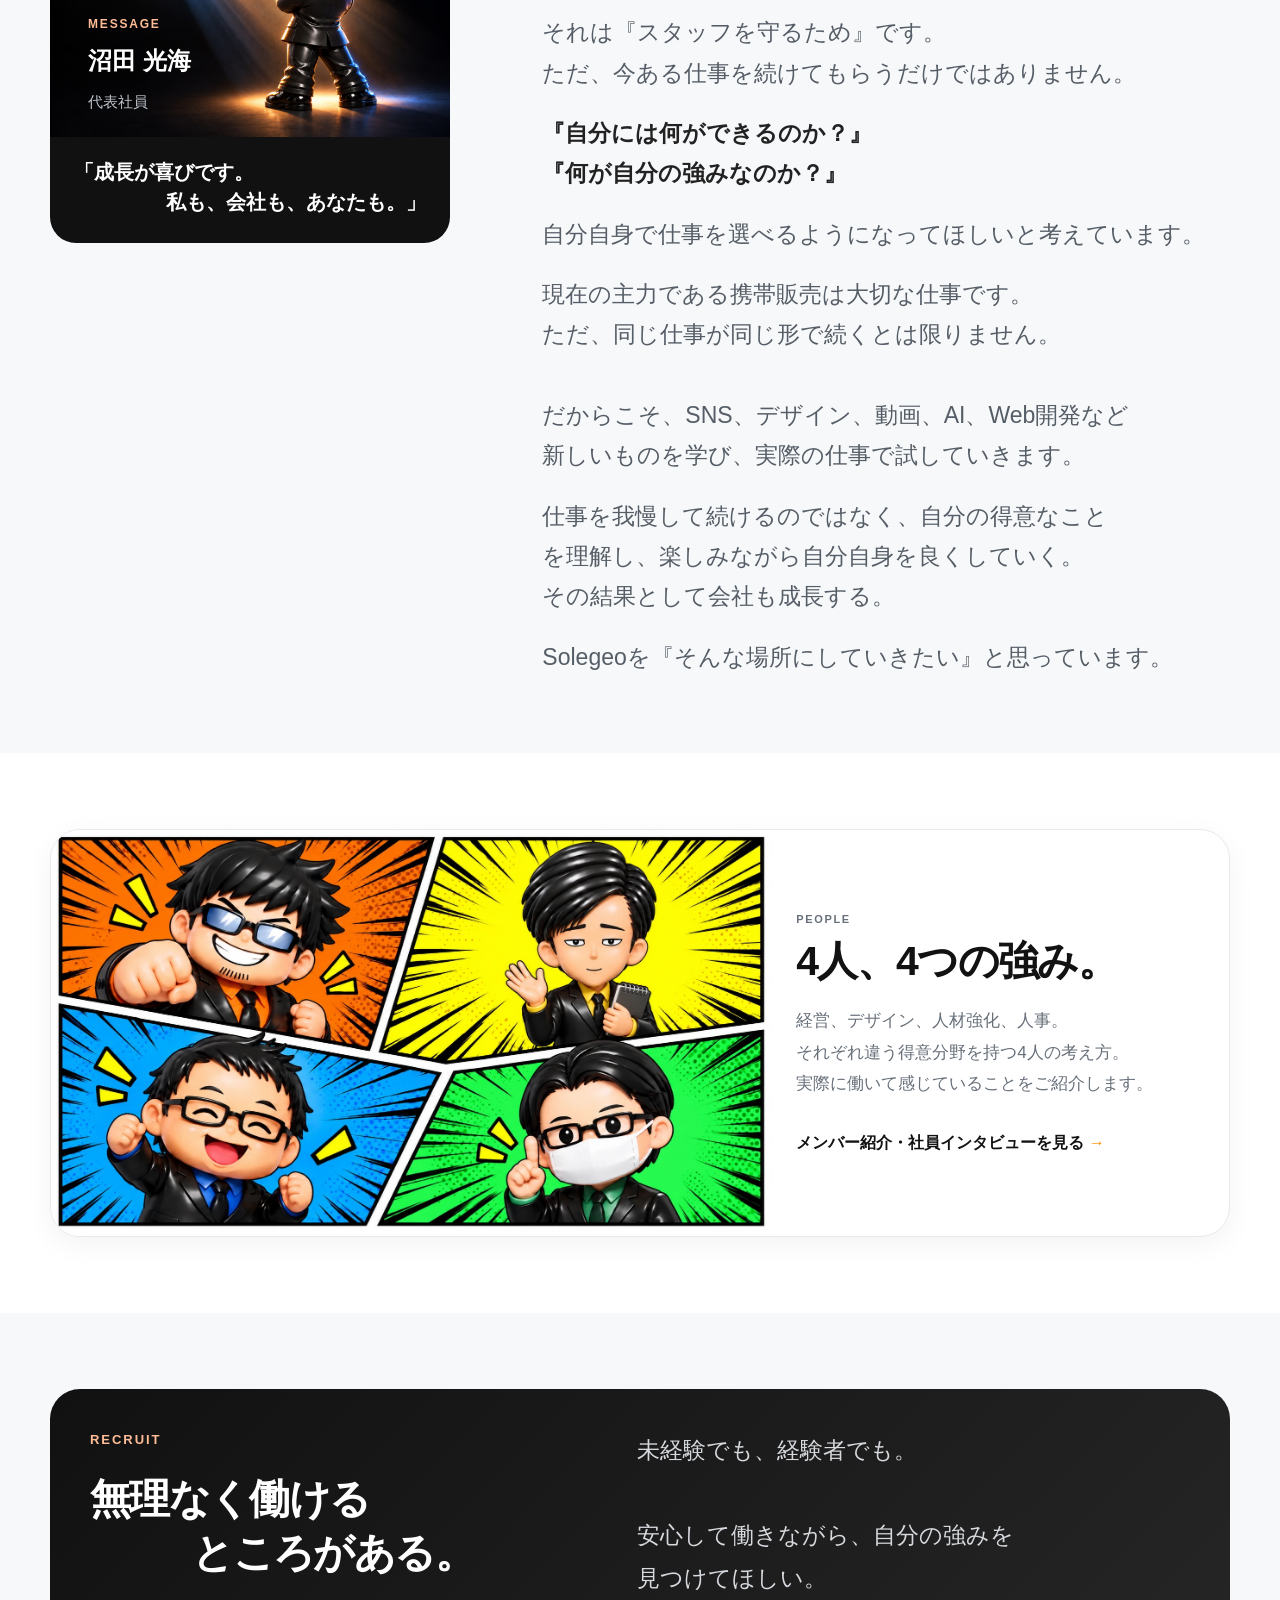
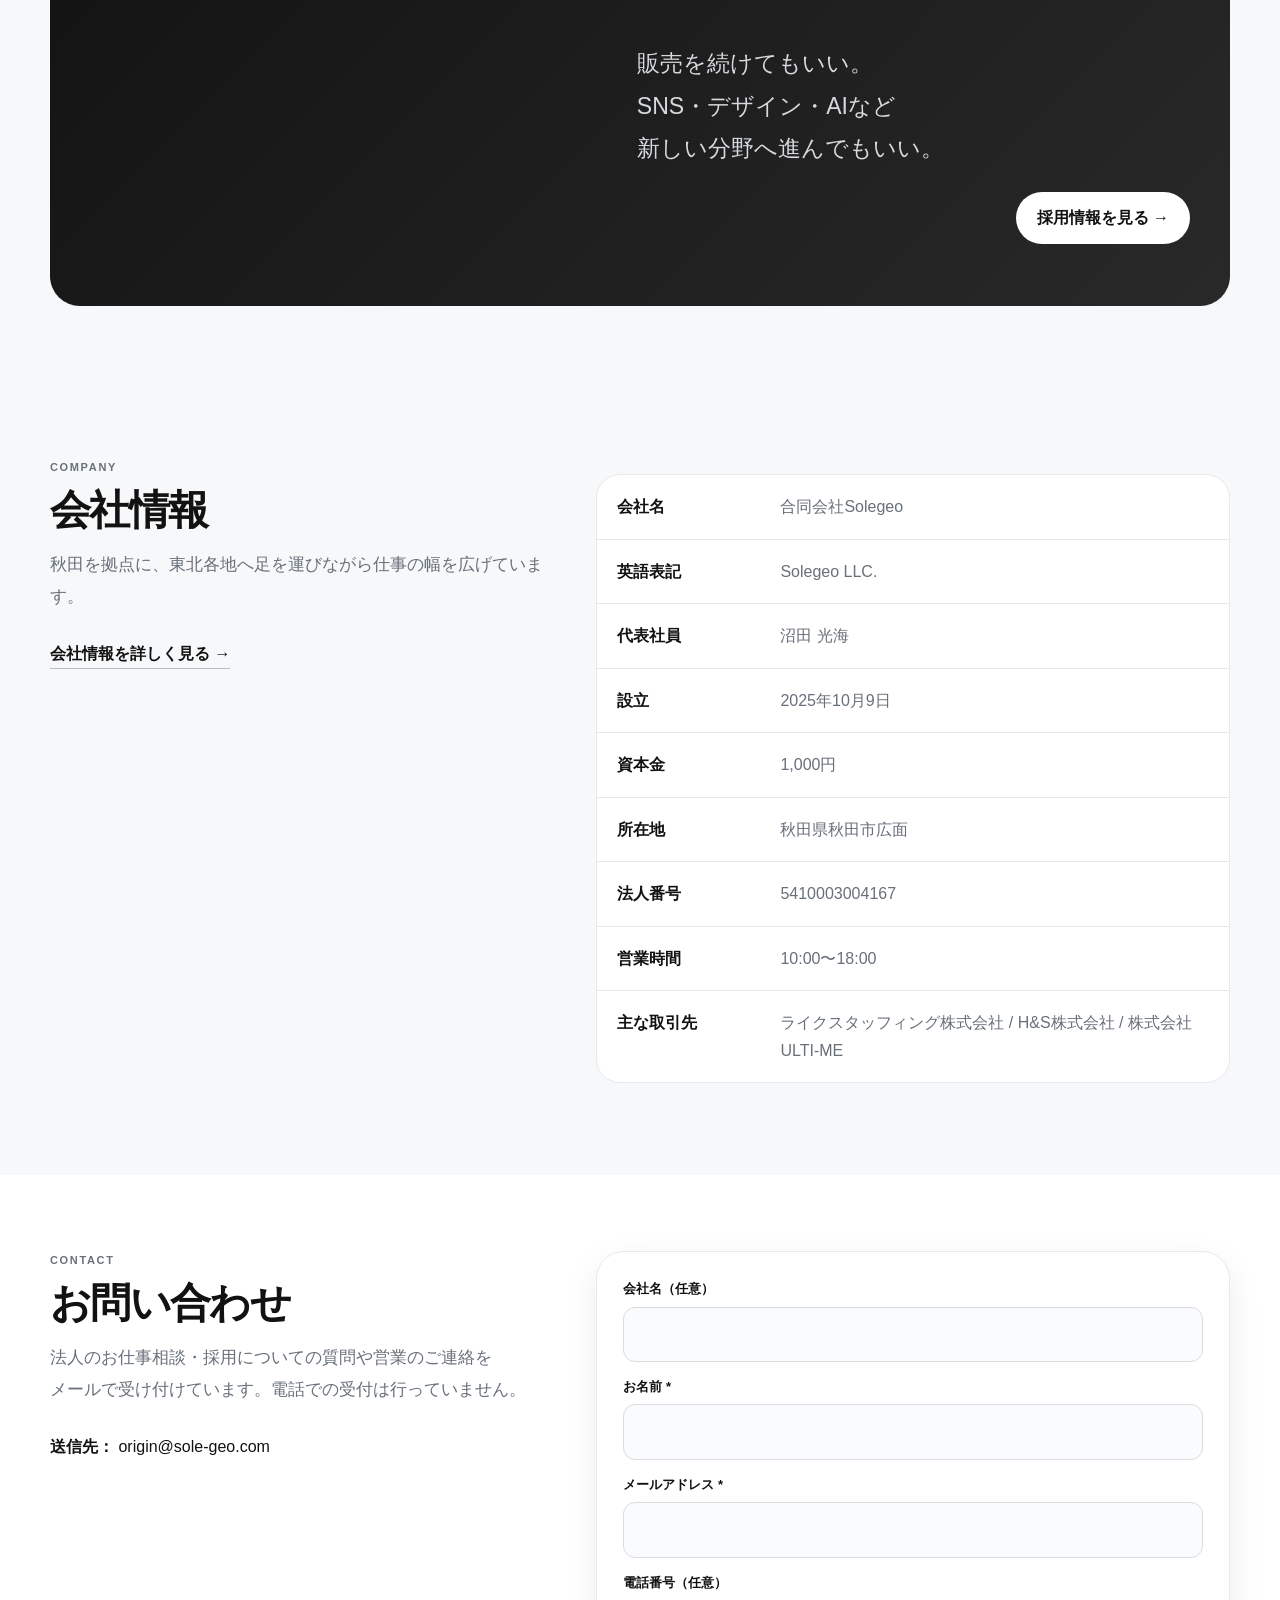
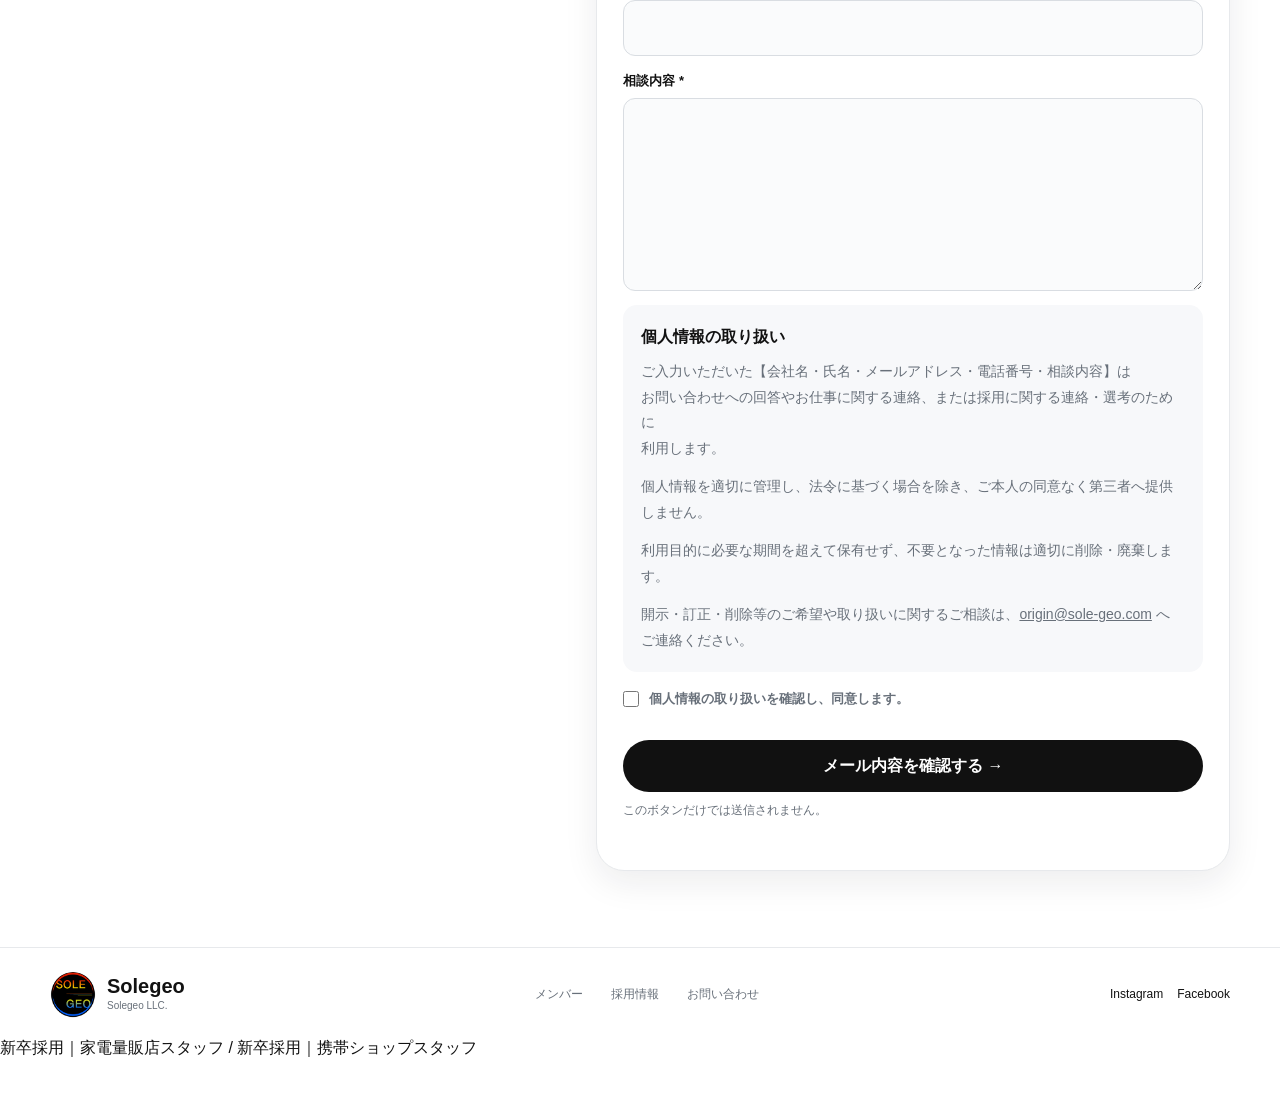
==== commit e8b086e5: "Refine Kawamata eyes in homepage group illustration" ====
--- a/index.html
+++ b/index.html
@@ -24,7 +24,7 @@
 <div class="view active" id="homeView"><main>
 <section class="hero"><div class="container hero-grid">
 <div><div class="eyebrow">SOLE GEO / HUMAN × FIELD × DIGITAL</div><h1><span class="hero-title-line">人と地域をつなぎ</span><span class="hero-title-line hero-title-next"><span class="gradient">未来を動かす。</span></span></h1><p class="lead"><span class="lead-line">販売の現場から</span><span class="lead-line">SNS、デザイン、動画、<span class="no-break">Web・アプリ</span>、<span class="no-break">DX・AI</span>へ。</span><span class="lead-line"><strong>『人とのつながりを大切に』</strong></span><span class="lead-line">学び、試し、仕事の幅を広げていく会社です。</span></p><div class="actions"><button class="btn dark" data-page="recruit">採用情報を見る →</button><button class="btn outline" data-page="sales">事業を見る →</button></div><div class="social-shortcuts" aria-label="公式SNS"><span>公式SNS</span><a href="https://www.instagram.com/solegeo.corp/" target="_blank" rel="noopener noreferrer">Instagram ↗</a><a href="https://www.facebook.com/949112364962878" target="_blank" rel="noopener noreferrer">Facebook ↗</a></div></div>
-<div class="hero-visual"><img src="assets/img/team-hero-kobayashi-group-v2.webp" class="hero-team" alt="Solegeoのメンバー4名のキャラクター"></div>
+<div class="hero-visual"><img src="assets/img/team-hero-kawamata-eyes.webp" class="hero-team" alt="Solegeoのメンバー4名のキャラクター"></div>
 </div>
 <div class="container quick"><div class="quick-grid">
 <button class="quick-card" data-page="sales" style="--tint:#fff1ec"><span class="quick-icon">👥</span><b>販売代行</b><small>現場・販売支援</small></button>
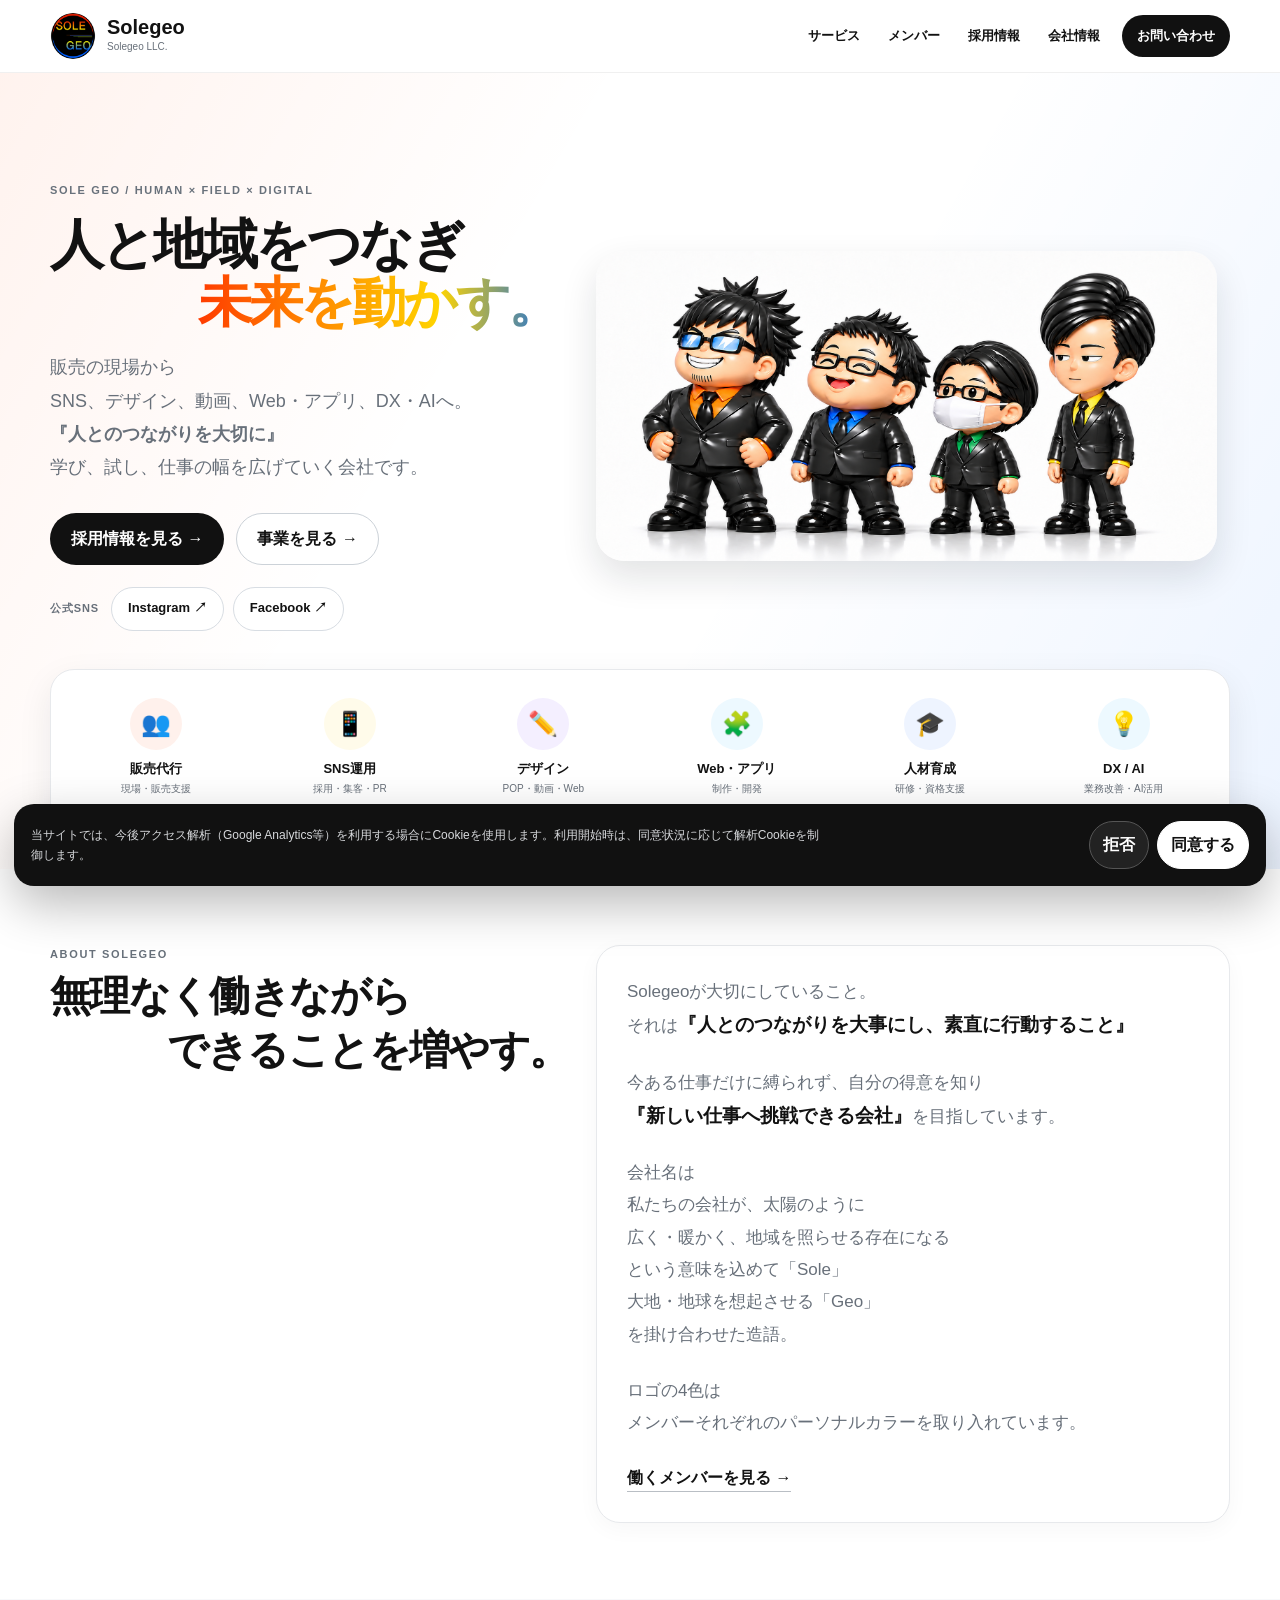
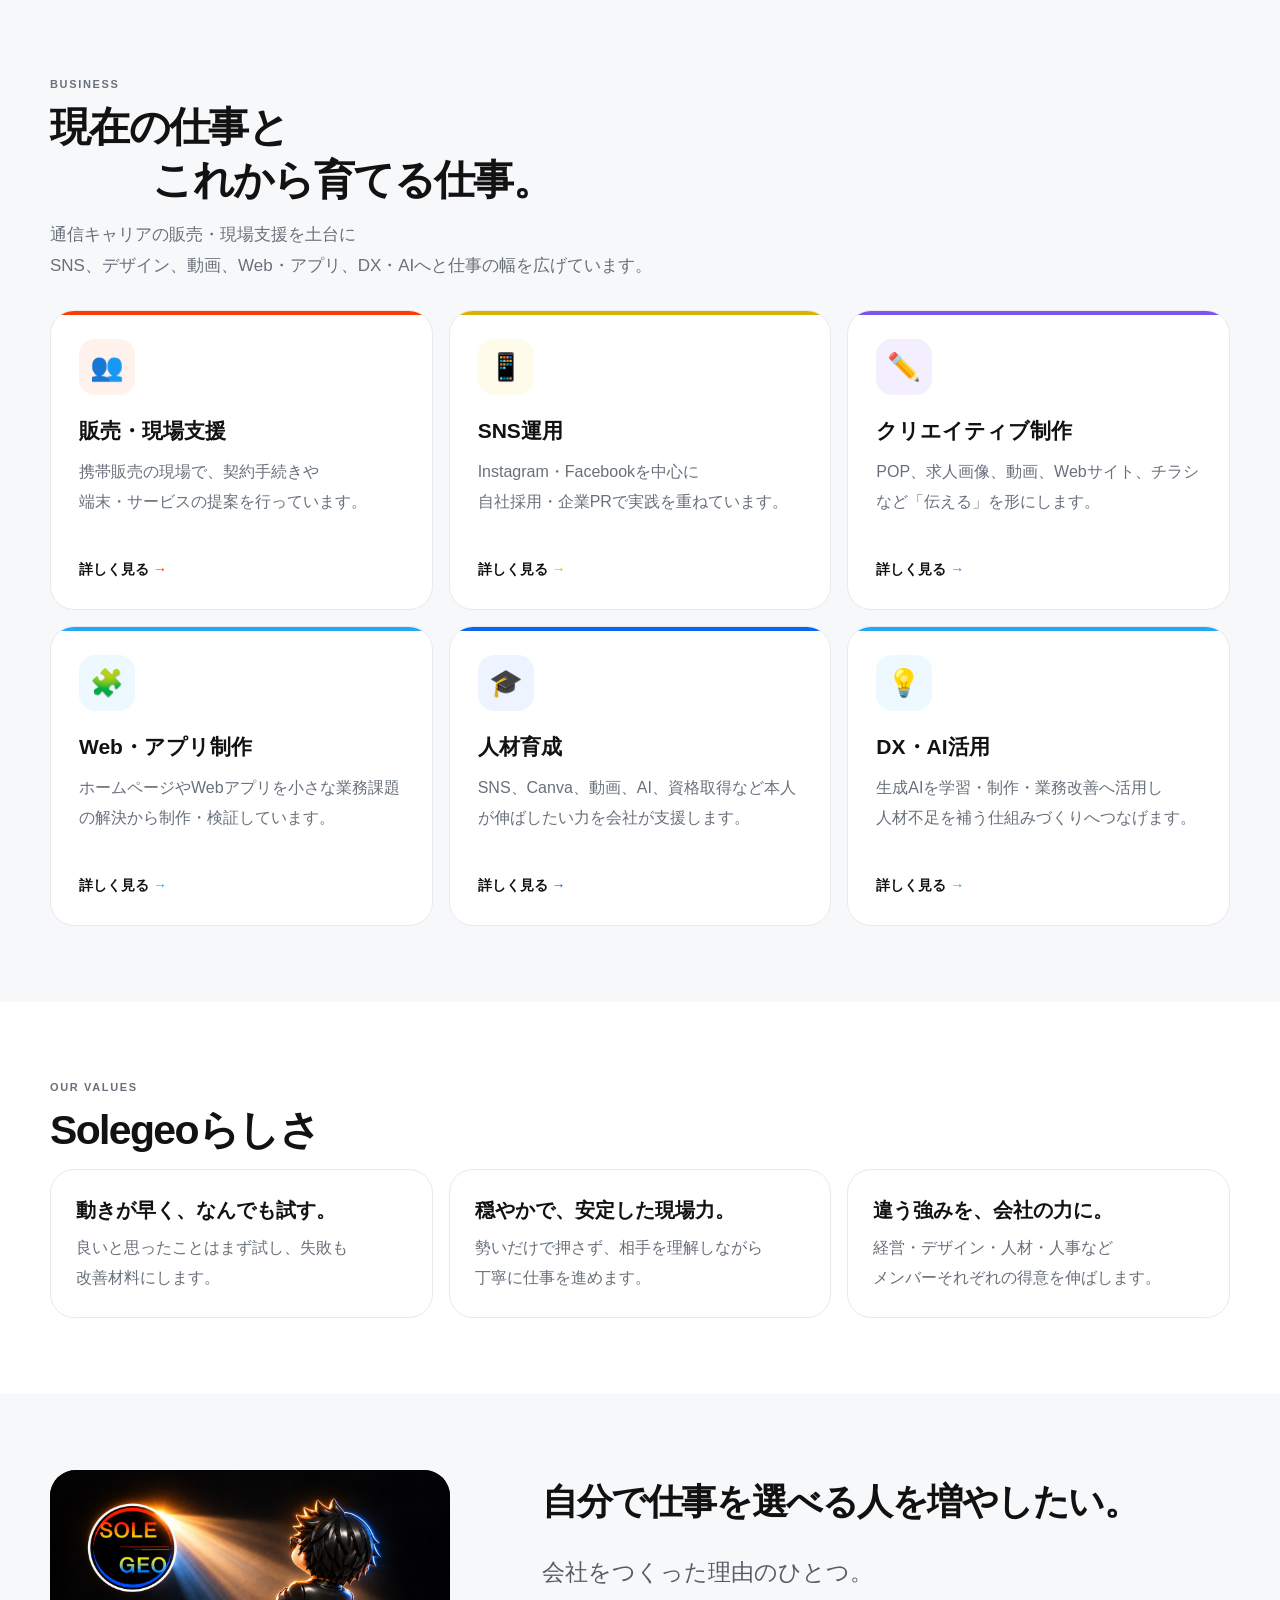
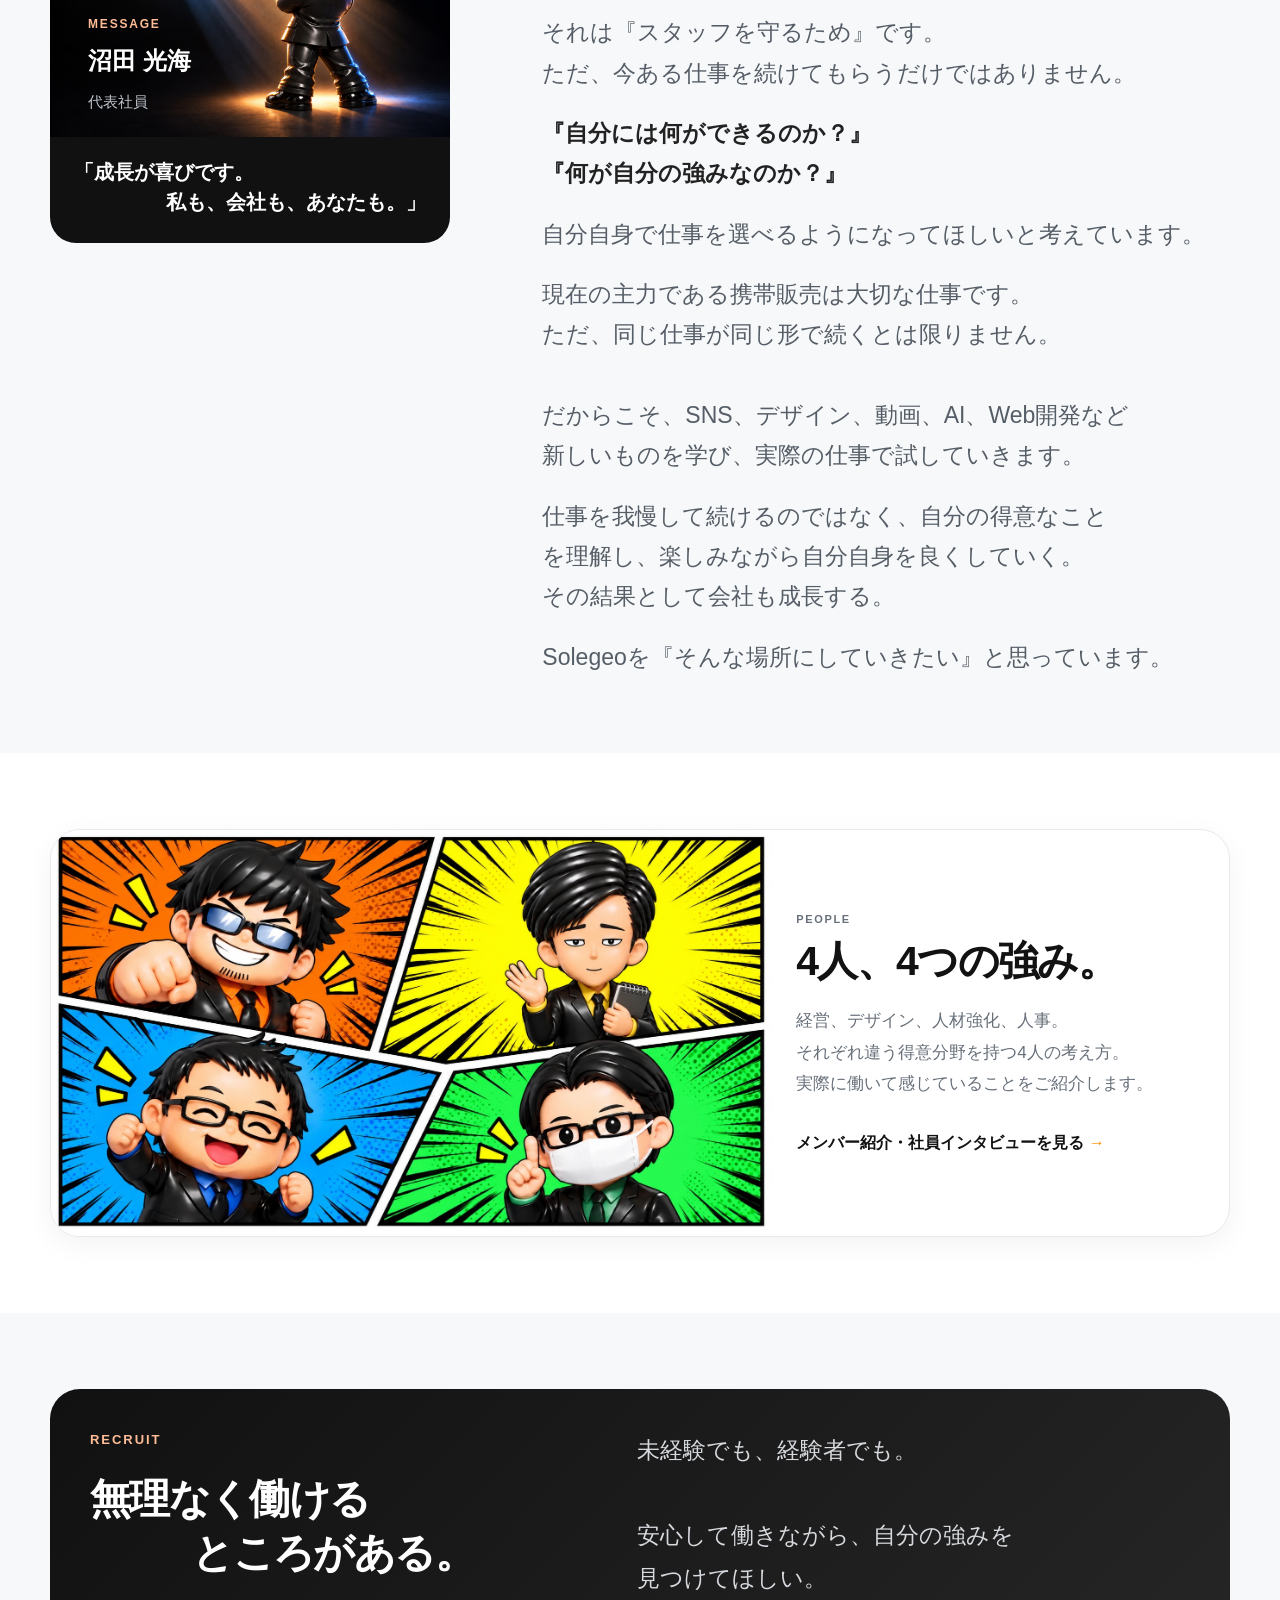
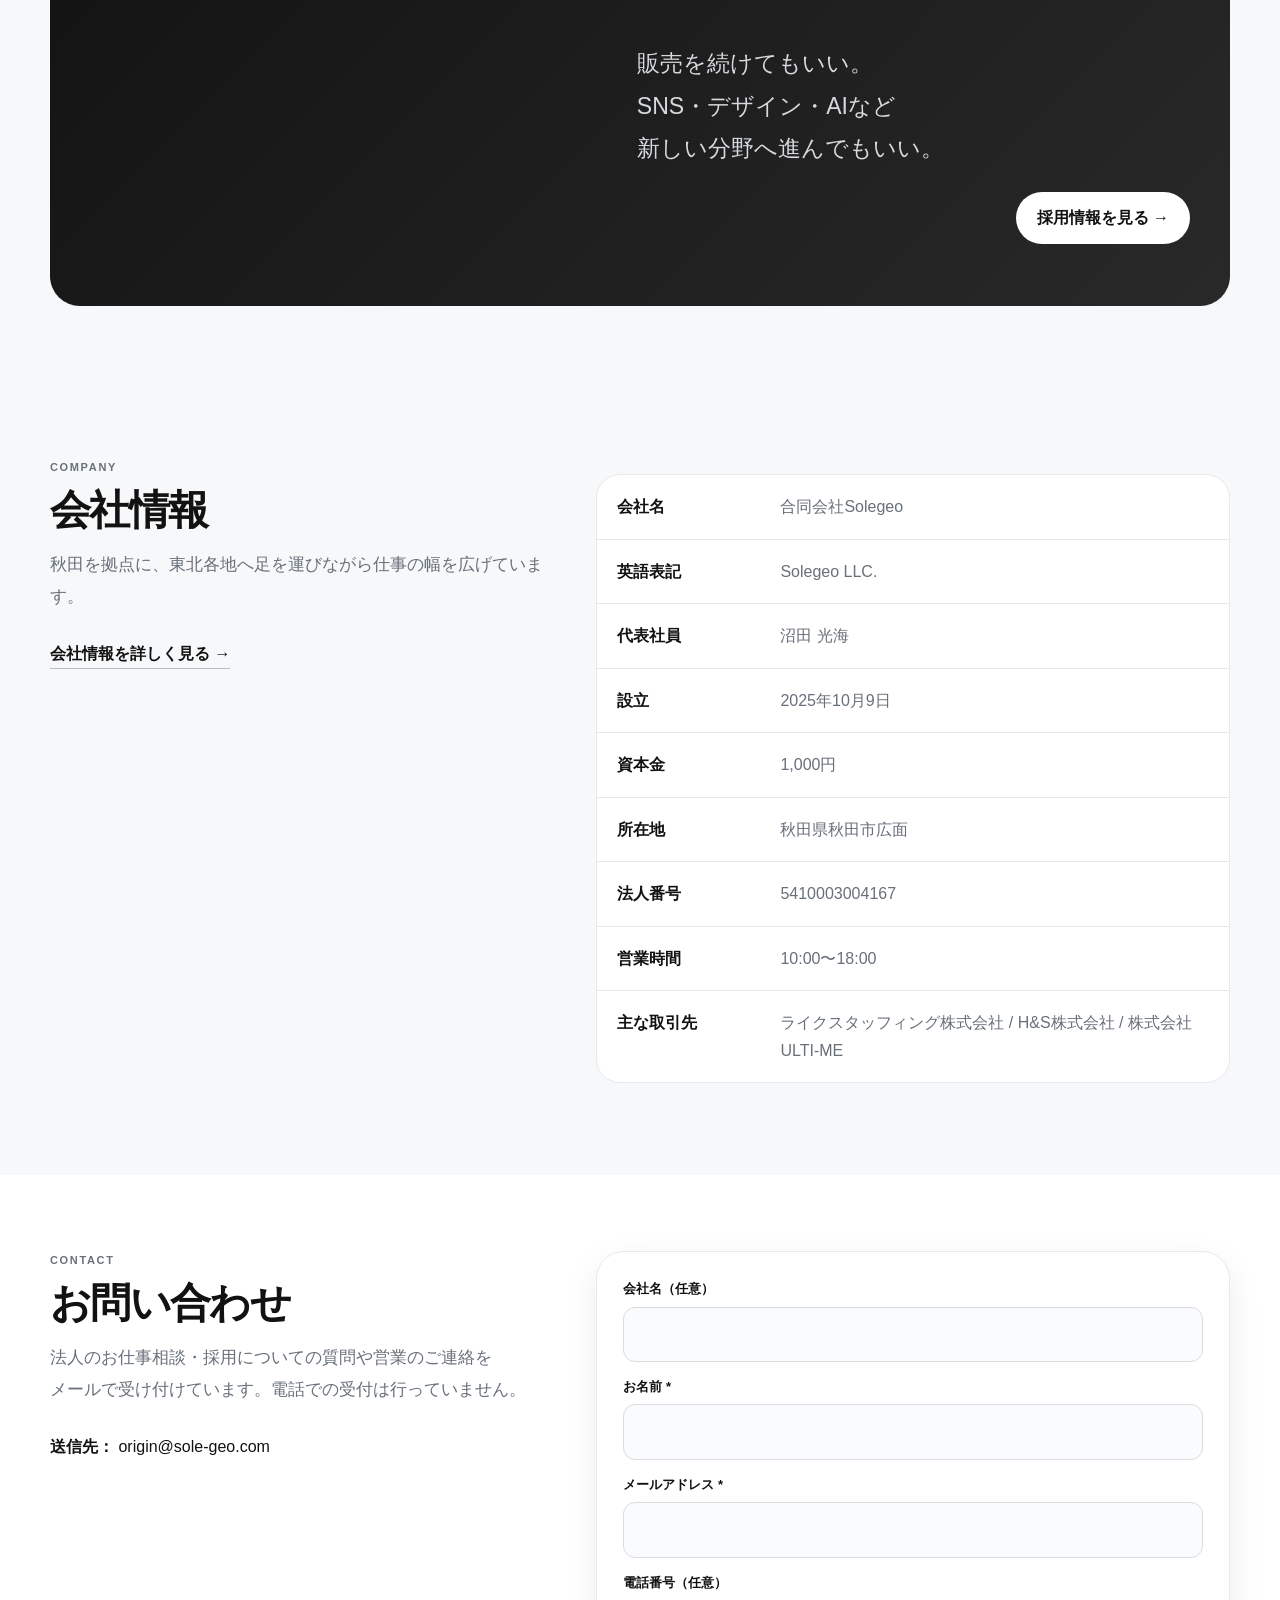
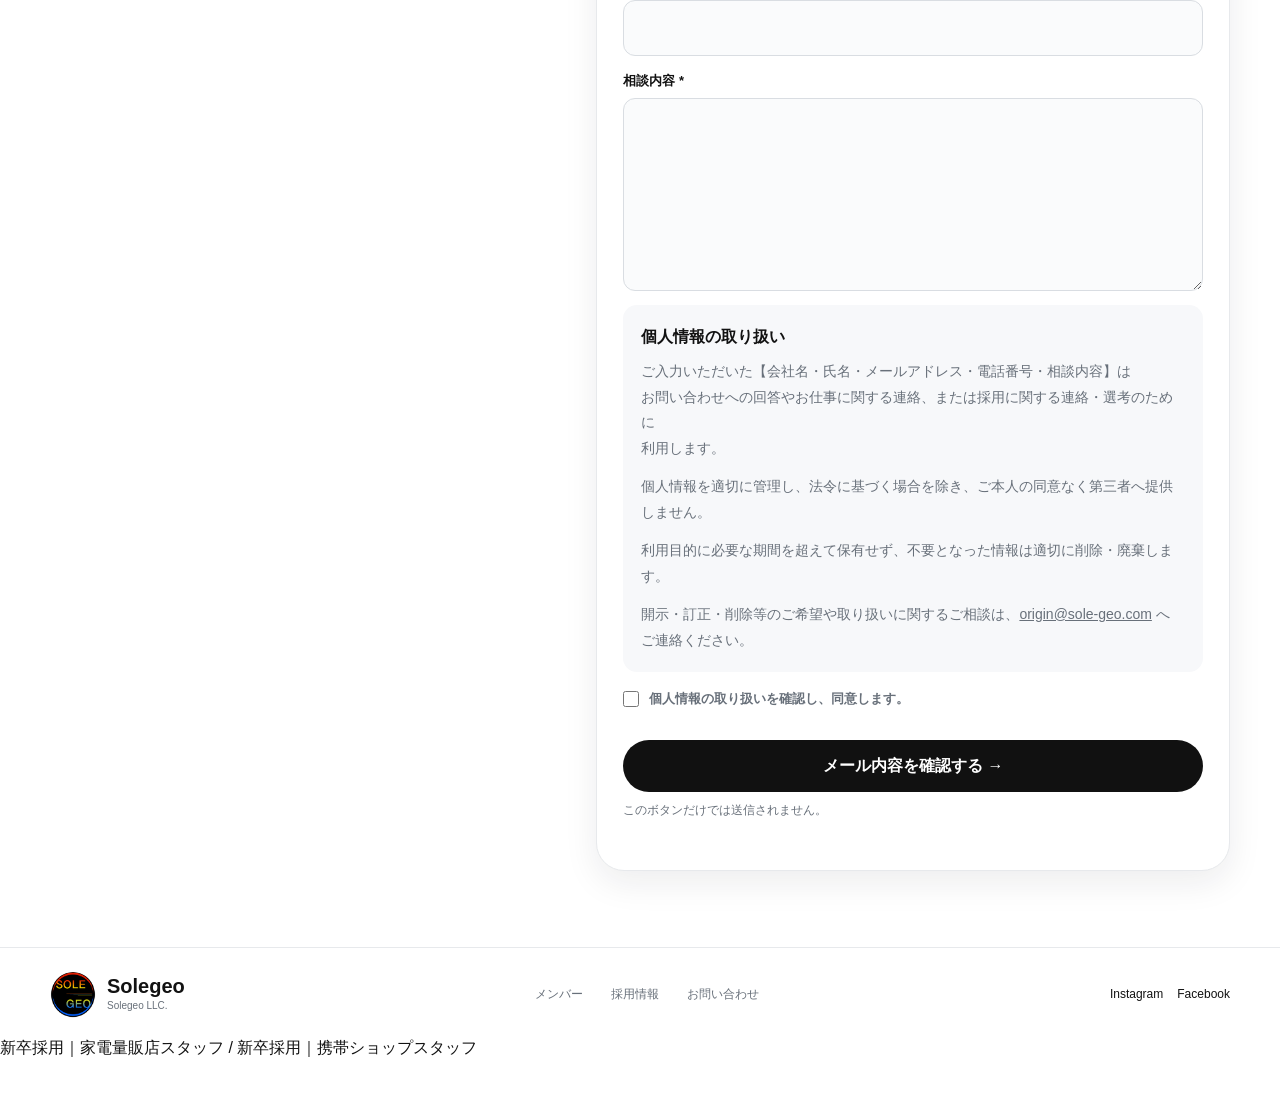
==== commit 2324268e: "Publish refined team illustration on homepage" ====
--- a/index.html
+++ b/index.html
@@ -24,7 +24,7 @@
 <div class="view active" id="homeView"><main>
 <section class="hero"><div class="container hero-grid">
 <div><div class="eyebrow">SOLE GEO / HUMAN × FIELD × DIGITAL</div><h1><span class="hero-title-line">人と地域をつなぎ</span><span class="hero-title-line hero-title-next"><span class="gradient">未来を動かす。</span></span></h1><p class="lead"><span class="lead-line">販売の現場から</span><span class="lead-line">SNS、デザイン、動画、<span class="no-break">Web・アプリ</span>、<span class="no-break">DX・AI</span>へ。</span><span class="lead-line"><strong>『人とのつながりを大切に』</strong></span><span class="lead-line">学び、試し、仕事の幅を広げていく会社です。</span></p><div class="actions"><button class="btn dark" data-page="recruit">採用情報を見る →</button><button class="btn outline" data-page="sales">事業を見る →</button></div><div class="social-shortcuts" aria-label="公式SNS"><span>公式SNS</span><a href="https://www.instagram.com/solegeo.corp/" target="_blank" rel="noopener noreferrer">Instagram ↗</a><a href="https://www.facebook.com/949112364962878" target="_blank" rel="noopener noreferrer">Facebook ↗</a></div></div>
-<div class="hero-visual"><img src="assets/img/team-hero-kawamata-eyes.webp" class="hero-team" alt="Solegeoのメンバー4名のキャラクター"></div>
+<div class="hero-visual"><img src="assets/img/team-hero-kobayashi-expression.webp" class="hero-team" alt="Solegeoのメンバー4名のキャラクター"></div>
 </div>
 <div class="container quick"><div class="quick-grid">
 <button class="quick-card" data-page="sales" style="--tint:#fff1ec"><span class="quick-icon">👥</span><b>販売代行</b><small>現場・販売支援</small></button>
